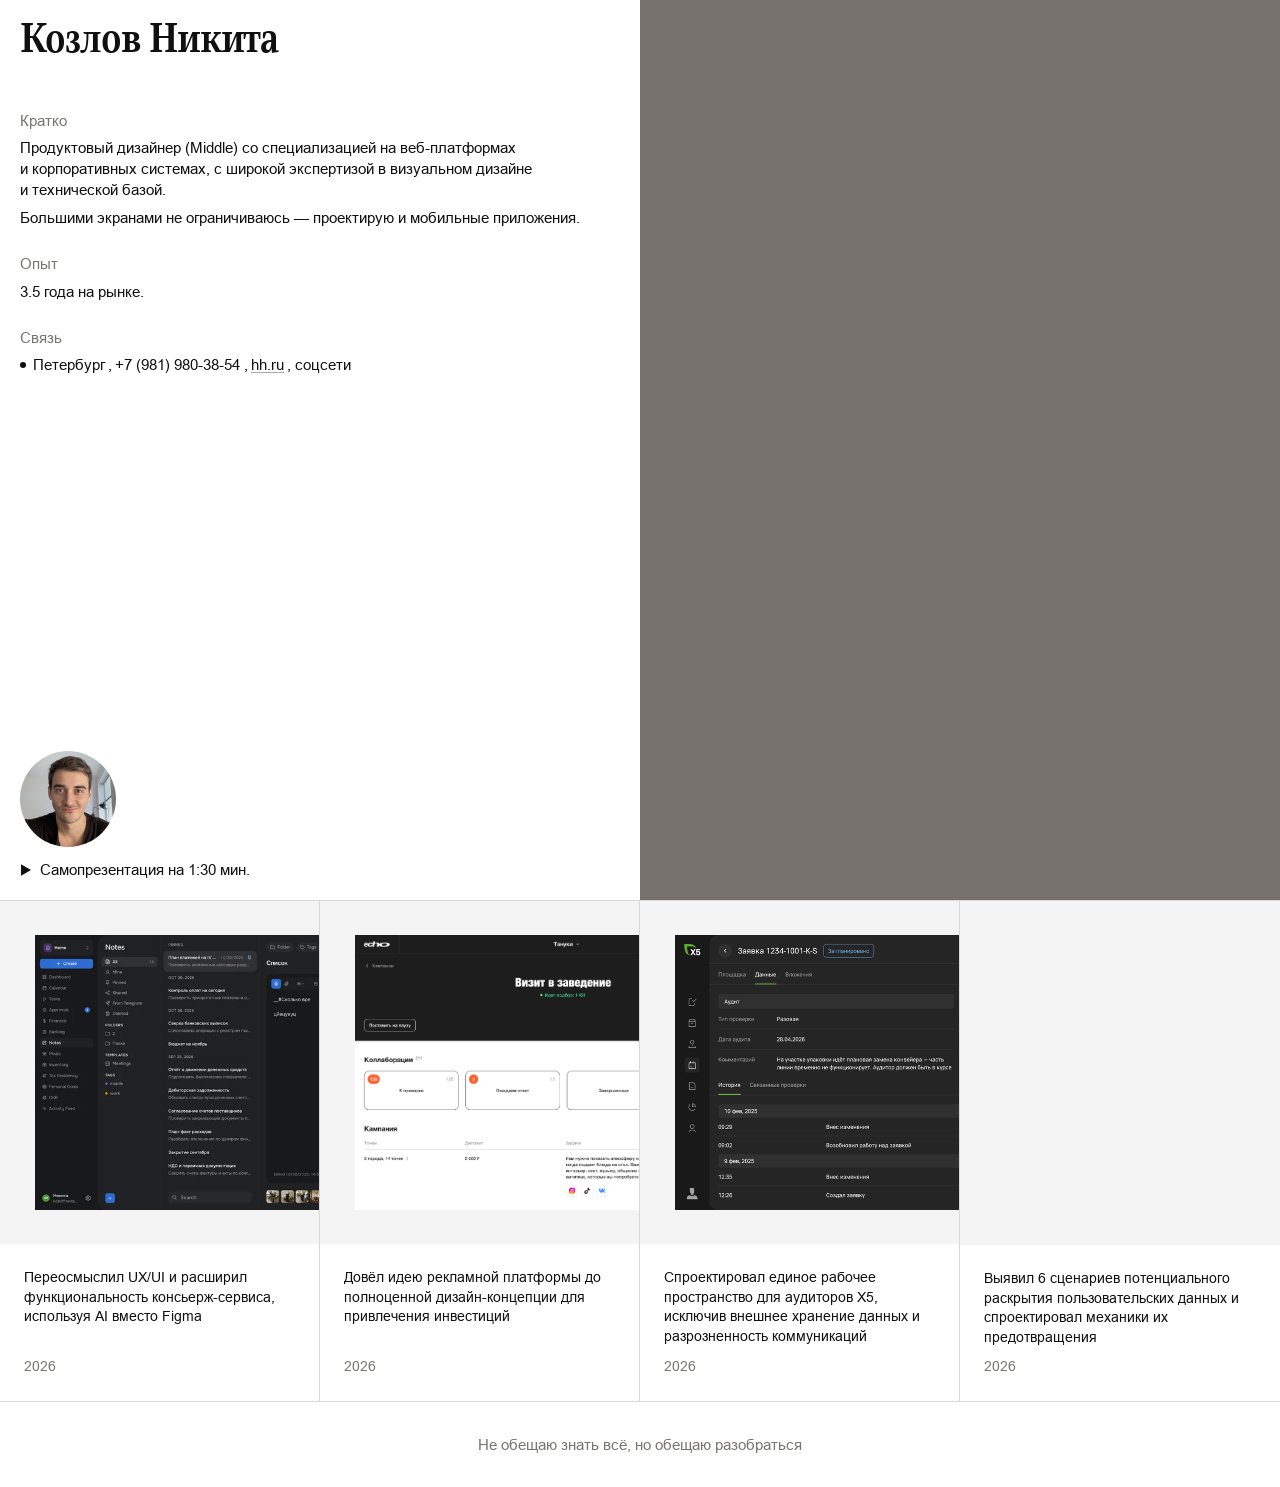
==== index.html @ ba9ae56e "Link Core Tracker homepage card to published case study" ====
<!doctype html>
<html lang="ru">
  <head>
    <meta charset="UTF-8" />
    <meta name="viewport" content="width=device-width, initial-scale=1" />
    <meta
      name="description"
      content="Козлов Никита — продуктовый дизайнер. Портфолио и опыт работы."
    />
    <title>Козлов Никита — продуктовый дизайнер</title>
    <link rel="icon" href="favicon.ico?v=240" sizes="any" />
    <link rel="icon" type="image/png" sizes="32x32" href="favicon-32.png?v=240" />
    <link rel="icon" type="image/png" sizes="192x192" href="favicon-192.png?v=240" />
    <link rel="apple-touch-icon" sizes="180x180" href="apple-touch-icon.png?v=240" />
    <link rel="preload" as="image" href="assets/optimized-v219/nikita-kozlov-1728w.jpg?v=219" />
    <link rel="preload" as="image" href="assets/optimized-v219/case-core-v138-945w.png?v=219" />
    <link rel="preload" as="image" href="assets/core-tracker-cover-800w.webp"
      imagesrcset="assets/core-tracker-cover-800w.webp 800w, assets/core-tracker-cover-1600w.webp 1600w"
      imagesizes="(max-width: 960px) 100vw, 38vw" />
    <link rel="preload" as="image" href="assets/optimized-v219/case-echo-v138-1334w.png?v=219" />
    <script>
      document.documentElement.classList.add("is-loading");
    </script>
    <link rel="stylesheet" href="styles.css?v=369-core-tracker-cover-inset" />
  </head>
  <body>
    <div class="site-loader" role="status" aria-live="polite">
      <span class="site-loader__text">Загрузка</span>
    </div>

    <main class="hero" aria-label="Кратко о Никите Козлове">
      <section class="hero__info">
        <div class="hero__top">
          <h1 class="hero__name">Козлов Никита</h1>

          <div class="bio">
            <section class="bio__section">
              <p class="bio__label">Кратко</p>
              <p class="bio__lead">Продуктовый дизайнер (Middle) со&nbsp;специализацией на&nbsp;веб-платформах и&nbsp;корпоративных системах, с&nbsp;широкой экспертизой в&nbsp;визуальном дизайне и&nbsp;технической базой.</p>
              <p class="bio__lead">Большими экранами не&nbsp;ограничиваюсь — проектирую и&nbsp;мобильные приложения.</p>
            </section>

            <section class="bio__section">
              <p class="bio__label">Опыт</p>
              <p class="bio__lead">3.5 года на рынке.</p>
            </section>

            <section class="bio__section">
              <p class="bio__label">Связь</p>
              <p class="bio__contacts bio__contacts--inline">
                <span class="bio__status-dot" aria-hidden="true"></span>
                <span>Петербург</span>,
                <span>+7&nbsp;(981)&nbsp;980-38-54</span>,
                <a class="bio__hh-link" href="https://spb.hh.ru/resume/02d2328cff0b09ee750039ed1f456f414b306c?hhtmFrom=profile_experience" target="_blank" rel="noopener noreferrer">hh.ru</a>,
                <span class="bio__socials">
                  <button class="bio__socials-trigger" type="button" aria-describedby="bio-socials-tooltip">соцсети</button>
                  <span class="bio__socials-tooltip" id="bio-socials-tooltip">
                    <a href="mailto:kozloff.nikita@gmail.com" target="_blank" rel="noopener noreferrer">Gmail</a>
                    <a href="https://t.me/nkozloff" target="_blank" rel="noopener noreferrer">Telegram</a>
                    <a href="https://vk.ru/id93381744" target="_blank" rel="noopener noreferrer">ВКонтакте</a>
                  </span>
                </span>
              </p>
            </section>
          </div>
        </div>

        <button
          class="core-intro__video-presentation hero__video-presentation"
          type="button"
          aria-label="Открыть самопрезентацию"
          aria-haspopup="dialog"
          data-presentation-open
        >
          <img class="core-intro__video-avatar" src="assets/self-presentation-avatar-v313.jpg" alt="" width="96" height="96" loading="lazy" decoding="async" aria-hidden="true" />
          <span class="core-intro__video-copy">
            <span class="core-intro__video-title"><svg class="core-intro__video-play" aria-hidden="true" width="12" height="14" viewBox="0 0 12 14" style="display:inline-block;flex:0 0 auto;margin-right:0;vertical-align:-2px;color:#111111"><path d="M1 1.25L11 7L1 12.75V1.25Z" fill="currentColor"/></svg>Самопрезентация на 1:30 мин.</span>
          </span>
        </button>
      </section>

      <figure class="hero__portrait">
        <img
          src="assets/optimized-v219/nikita-kozlov-864w.jpg?v=219"
          srcset="assets/optimized-v219/nikita-kozlov-864w.jpg?v=219 864w, assets/optimized-v219/nikita-kozlov-1728w.jpg?v=219 1728w"
          sizes="(max-width: 960px) 100vw, 50vw"
          alt="Никита Козлов"
          width="1728"
          height="2048"
          data-critical-image
          fetchpriority="high"
          decoding="async"
        />
      </figure>
    </main>

    <dialog class="presentation-modal" aria-label="Самопрезентация Никиты Козлова" data-presentation-modal>
      <div class="presentation-modal__frame">
        <button class="presentation-modal__close" type="button" aria-label="Закрыть видео" data-presentation-close style="width:45px;height:45px;font-size:30px;display:flex;align-items:center;justify-content:center;padding:0;">×</button>
        <video
          class="presentation-modal__video"
          controls
          playsinline
          preload="none"
          data-presentation-video
        >
          <source src="assets/self-presentation-v312.mp4" type="video/mp4" />
        </video>
      </div>
    </dialog>

    <section class="portfolio" id="projects" aria-label="Проекты">
      <div class="portfolio__grid">
        <article class="case-card">
          <a class="case-card__link" href="core-tracker/" aria-label="Открыть кейс Переосмыслил UX/UI и расширил функциональность консьерж-сервиса, используя AI вместо Figma">
            <div class="case-card__preview case-card__preview--core-tracker">
              <img
                src="assets/core-tracker-cover-800w.webp"
                srcset="assets/core-tracker-cover-800w.webp 800w, assets/core-tracker-cover-1600w.webp 1600w"
                sizes="(max-width: 960px) 100vw, 38vw"
                alt="Интерфейс раздела заметок корпоративной платформы Core Tracker"
                width="1600"
                height="903"
                data-critical-image
                decoding="async"
              />
            </div>
            <div class="case-card__meta">
              <p class="case-card__title">Переосмыслил UX/UI и расширил функциональность консьерж-сервиса, используя AI вместо Figma</p>
              <p class="case-card__description">2026</p>
            </div>
          </a>
        </article>

        <article class="case-card">
          <a class="case-card__link" href="echo/" aria-label="Открыть кейс Довёл идею рекламной платформы до полноценной дизайн-концепции для привлечения инвестиций">
            <div class="case-card__preview case-card__preview--echo">
              <img
                src="assets/echo-cover-v298.png"
                alt="Обложка кейса ECHO"
                width="1473"
                height="1425"
                data-critical-image
                decoding="async"
              />
            </div>
            <div class="case-card__meta">
              <p class="case-card__title">Довёл идею рекламной платформы до полноценной дизайн-концепции для привлечения инвестиций</p>
              <p class="case-card__description">2026</p>
            </div>
          </a>
        </article>

        <article class="case-card">
          <a class="case-card__link" href="x5/" aria-label="Открыть кейс аудит X5">
            <div class="case-card__preview case-card__preview--core-tracker case-card__preview--x5-desktop">
              <img
                src="assets/x5-cover-v2-2048w.webp"
                srcset="assets/x5-cover-v2-1024w.webp 1024w, assets/x5-cover-v2-2048w.webp 2048w"
                sizes="(max-width: 960px) 100vw, 38vw"
                alt="Интерфейс детальной страницы заявки в платформе аудита X5"
                width="2048"
                height="1048"
                data-critical-image
                decoding="async"
              />
            </div>
            <div class="case-card__meta">
              <p class="case-card__title">Спроектировал единое рабочее пространство для аудиторов X5, исключив внешнее хранение данных и разрозненность коммуникаций</p>
              <p class="case-card__description">2026</p>
            </div>
          </a>
        </article>

        <article class="case-card">
          <a class="case-card__link" href="core/" aria-label="Открыть кейс Выявил 6 сценариев потенциального раскрытия пользовательских данных и спроектировал механики их предотвращения">
            <div class="case-card__preview case-card__preview--core">
              <div class="case-card__core-phone">
                <img
                  src="assets/optimized-v219/case-core-v138-473w.png?v=219"
                  srcset="assets/optimized-v219/case-core-v138-473w.png?v=219 473w, assets/optimized-v219/case-core-v138-945w.png?v=219 945w"
                  sizes="(max-width: 960px) 100vw, 31vw"
                  alt="Обложка кейса CORE"
                  width="945"
                  height="2048"
                  data-critical-image
                  decoding="async"
                />
                <video
                  class="case-card__core-video"
                  autoplay
                  loop
                  muted
                  playsinline
                  preload="auto"
                  aria-hidden="true"
                >
                  <source src="assets/head-v208.mp4?v=221" type="video/mp4" />
                </video>
              </div>
            </div>
            <div class="case-card__meta">
              <p class="case-card__title">Выявил 6 сценариев потенциального раскрытия пользовательских данных и спроектировал механики их предотвращения</p>
              <p class="case-card__description">2026</p>
            </div>
          </a>
        </article>
      </div>
    </section>

    <div class="ai-site-credit">
      <p class="ai-site-credit__motto">Не обещаю знать всё, но обещаю разобраться</p>
    </div>

    <main class="mobile-note">
      <div class="mobile-note__content">
        <h1>Проекты лучше смотреть на большом экране</h1>
        <p>Откройте сайт на компьютере — так макеты сохранят все детали.</p>
      </div>
    </main>

    <script>
      (() => {
        const root = document.documentElement;
        const images = [...document.querySelectorAll("[data-critical-image]")];

        const waitForImage = (image) =>
          new Promise((resolve) => {
            const finish = () => {
              if (image.naturalWidth > 0 && typeof image.decode === "function") {
                image.decode().catch(() => {}).finally(resolve);
                return;
              }

              resolve();
            };

            if (image.complete) {
              finish();
              return;
            }

            image.addEventListener("load", finish, { once: true });
            image.addEventListener("error", resolve, { once: true });
          });

        let revealed = false;
        const revealSite = () => {
          if (revealed) return;
          revealed = true;
          root.classList.add("is-ready");
          root.classList.remove("is-loading");
        };

        Promise.all(images.map(waitForImage)).then(revealSite);
        window.setTimeout(revealSite, 12000);
      })();
    </script>

    <script>
      (() => {
        const openButton = document.querySelector("[data-presentation-open]");
        const modal = document.querySelector("[data-presentation-modal]");
        const closeButton = document.querySelector("[data-presentation-close]");
        const video = document.querySelector("[data-presentation-video]");

        if (!openButton || !modal || !closeButton || !video) return;

        const openModal = () => {
          modal.showModal();
          document.documentElement.classList.add("presentation-open");
          video.play().catch(() => {});
        };

        const closeModal = () => {
          if (modal.open) modal.close();
        };

        openButton.addEventListener("click", openModal);
        closeButton.addEventListener("click", closeModal);

        modal.addEventListener("click", (event) => {
          if (event.target === modal) closeModal();
        });

        modal.addEventListener("close", () => {
          document.documentElement.classList.remove("presentation-open");
          video.pause();
          video.currentTime = 0;
        });
      })();
    </script>
  </body>
</html>
---- styles.css ----
@font-face {
  font-family: "Singel Portfolio";
  src: url("./assets/singel-bold.ttf") format("truetype");
  font-style: normal;
  font-weight: 700;
  font-display: swap;
}

@font-face {
  font-family: "Arial Portfolio";
  src: url("./assets/arial-cyrillic.ttf") format("truetype");
  font-style: normal;
  font-weight: 400;
  font-display: swap;
}

@font-face {
  font-family: "Arial Portfolio";
  src: url("./assets/arial-cyrillic-bold.ttf") format("truetype");
  font-style: normal;
  font-weight: 700;
  font-display: swap;
}

:root {
  color-scheme: light;
  --ink: #101010;
  --paper: #ffffff;
  --muted: #77756f;
  --title-size: 2.786667rem;
  --text-size: 1rem;
  --page-space: 1.333333rem;
}

* {
  box-sizing: border-box;
}

html,
body {
  margin: 0;
  min-height: 100%;
}

html {
  font-size: 15px;
}

@media (min-device-width: 1440px) {
  html {
    font-size: 18px;
  }
}

@media (min-device-width: 1600px) {
  html {
    font-size: 20px;
  }
}

@media (min-device-width: 1920px) {
  html {
    font-size: 24px;
  }
}

body {
  background: var(--paper);
  color: var(--ink);
  font-family: "Arial Portfolio", Arial, sans-serif;
  font-weight: 400;
  -webkit-font-smoothing: antialiased;
}

html.is-loading,
html.is-loading body {
  overflow: hidden;
}

.site-loader {
  position: fixed;
  inset: 0;
  z-index: 1000;
  display: none;
  place-items: center;
  background: var(--paper);
  opacity: 1;
  visibility: visible;
  transition: opacity 180ms ease, visibility 180ms ease;
}

html.is-loading .site-loader,
html.is-ready .site-loader {
  display: grid;
}

html.is-ready .site-loader {
  pointer-events: none;
  opacity: 0;
  visibility: hidden;
}

.site-loader__text {
  color: var(--muted);
  font-size: var(--text-size);
  line-height: 1.4;
}

.hero {
  display: grid;
  grid-template-columns: minmax(0, 1fr) minmax(0, 1fr);
  height: 100svh;
  min-height: 720px;
  overflow: hidden;
}

.hero__info {
  display: flex;
  flex-direction: column;
  justify-content: space-between;
  min-width: 0;
  padding: var(--page-space);
}

.hero__top {
  display: grid;
  gap: 3.333333rem;
}

.hero__name {
  margin: 0;
  font-family: "Singel Portfolio", sans-serif;
  font-size: var(--title-size);
  font-weight: 700;
  letter-spacing: -0.025em;
  line-height: 0.95;
}

.bio {
  display: grid;
  gap: 1.666667rem;
  max-width: 100%;
}

.bio__section {
  display: grid;
  gap: 0.444444rem;
}

.hero__name,
.bio__label,
.bio__lead,
.bio__contacts,
.hero__promise {
  margin: 0;
}

.bio__label {
  color: var(--muted);
  font-size: var(--text-size);
  font-weight: 400;
  line-height: 1.4;
}

.bio__lead,
.bio__contacts {
  font-size: var(--text-size);
  font-weight: 400;
  letter-spacing: 0;
  line-height: 1.4;
}

a,
.bio__contacts span {
  color: inherit;
  text-decoration-color: rgba(16, 16, 16, 0.35);
  text-decoration-line: underline;
  text-decoration-thickness: 1px;
  text-underline-offset: 0.12em;
}

a {
  transition: text-decoration-color 160ms ease;
}

a:hover,
a:focus-visible {
  text-decoration-color: currentColor;
}

.hero__promise {
  max-width: 100%;
  font-size: var(--text-size);
  font-weight: 400;
  letter-spacing: 0;
  line-height: 1.4;
}

.hero__portrait {
  position: relative;
  min-width: 0;
  height: 100%;
  margin: 0;
  overflow: hidden;
  background: #77716d;
}

.hero__portrait img {
  display: block;
  width: 100%;
  height: 100%;
  object-fit: cover;
  object-position: 50% 48%;
}

.portfolio {
  background: #ffffff;
  border-top: 1px solid #d9d9d9;
}

.portfolio__grid {
  display: grid;
  grid-template-columns: repeat(4, minmax(0, 1fr));
  background: #ffffff;
}

.case-card {
  min-width: 0;
  background: #ffffff;
  border-right: 1px solid #d9d9d9;
}

.case-card:last-child {
  border-right: none;
}

.case-card__link {
  display: flex;
  min-height: 100%;
  flex-direction: column;
  color: inherit;
  text-decoration: none;
}

.case-card__link:focus-visible {
  outline: 2px solid currentColor;
  outline-offset: -2px;
}

.case-card__preview {
  width: 100%;
  aspect-ratio: 40 / 43;
  overflow: hidden;
  background: #ffffff;
}

.case-card--pending .case-card__preview {
  background: #ffffff;
}

.case-card__preview img,
.case-card__preview video {
  display: block;
  width: 100%;
  height: 100%;
  object-fit: cover;
}

.case-card__meta {
  min-height: 9rem;
  padding: 24px;
  background: #ffffff;
}

.case-card__title,
.case-card__description,
.case-card__year {
  margin: 0;
  font-size: 0.933333rem;
  font-weight: 400;
  line-height: 1.4;
}

.case-card__title {
  text-decoration-line: underline;
  text-decoration-thickness: 1px;
  text-underline-offset: 0.12em;
}

.case-card__description {
  margin-top: 0.333333rem;
  color: var(--muted);
}

.case-card__year {
  margin-top: 2.066667rem;
  color: var(--muted);
}

.case-card--pending .case-card__title {
  color: var(--muted);
  text-decoration: none;
}

.core-page {
  min-height: 100vh;
  padding-bottom: 2.533333rem;
  background: var(--paper);
}
.core-intro__label,
.core-intro__value {
  margin: 0;
  font-size: var(--text-size);
  font-weight: 400;
  line-height: 1.4;
}

.core-intro__label {
  color: var(--muted);
}
.core-close {
  position: fixed;
  top: 24px;
  right: 24px;
  z-index: 1000;
  display: grid;
  width: 3rem;
  height: 3rem;
  place-items: center;
  box-sizing: border-box;
  border: 1px solid #000;
  border-radius: 50%;
  background: transparent;
  text-decoration: none;
  cursor: pointer;
  transition: none;
}

.core-close img {
  display: block;
  width: 24px;
  height: 24px;
}

.core-close:focus-visible {
  outline: 2px solid var(--ink);
  outline-offset: 3px;
}

.core-nav {
  position: fixed;
  right: 0;
  bottom: 0;
  left: 0;
  z-index: 900;
  height: 2.533333rem;
  background: #111111;
  opacity: 0;
  visibility: hidden;
  transform: translateY(110%);
  pointer-events: none;
  transition:
    transform 360ms cubic-bezier(0.22, 1, 0.36, 1),
    opacity 220ms ease,
    visibility 0s linear 360ms;
  will-change: transform;
}

.core-nav.is-visible {
  opacity: 1;
  visibility: visible;
  transform: translateY(0);
  pointer-events: auto;
  transition-delay: 0s;
}

.core-nav__list {
  display: flex;
  height: 100%;
  align-items: center;
  gap: 1.466667rem;
  margin: 0;
  padding: 0 var(--page-space);
  list-style: none;
}

.core-nav__link {
  color: rgba(255, 255, 255, 0.76);
  font-size: 0.933333rem;
  line-height: 1.4;
  text-decoration: none;
  white-space: normal;
  text-align: center;
  max-width: calc(100% - 8px);
}

.core-nav__link:hover,
.core-nav__link:focus-visible,
.core-nav__link[aria-current="location"] {
  color: #ffffff;
  text-decoration: none;
}

.case-body {
  background: #f4f4f4;
  padding-top: 8rem;
  font-family: "Arial Portfolio", Arial, sans-serif;
}

.case-section {
  width: 100%;
  margin: 0 auto;
  padding: 8rem var(--page-space) 0;
  scroll-margin-top: 2.533333rem;
}

.case-section#intro {
  padding-top: 24px;
}

.case-section--mvp {
  padding-bottom: 0;
}

.case-section__label {
  margin: 0;
  color: var(--muted);
  font-size: 0.933333rem;
  line-height: 1.4;
}

.case-block {
  margin-top: 9.333333rem;
}

.case-section__label + .case-block {
  margin-top: 8rem;
}

.case-heading,
.case-context-heading {
  max-width: 58rem;
  margin: 0;
  font-family: "Singel Portfolio", sans-serif;
  font-size: 2.25rem;
  font-weight: 700;
  letter-spacing: -0.025em;
  line-height: 0.98;
}

.case-heading--wide {
  max-width: 72rem;
}

.case-context-heading {
  max-width: 68rem;
  line-height: 1.03;
}

.case-lead,
.case-context,
.case-copy,
.case-subheading,
.case-highlight {
  font-size: var(--text-size);
  font-weight: 400;
  line-height: 1.4;
}

.case-lead {
  max-width: 42rem;
  margin: 2.666667rem 0 0;
}

.case-lead--wide,
.case-copy--wide {
  max-width: 58rem;
}

.case-context {
  margin: 2.666667rem 0 0;
  color: var(--muted);
}

.case-copy {
  max-width: 50rem;
  margin: 0.666667rem 0 0;
}

.case-subheading {
  max-width: 58rem;
  margin: 0;
  font-weight: 700;
}

.case-bold {
  font-family: "Arial Portfolio", Arial, sans-serif;
  font-weight: 700;
}

.case-subheading--spaced {
  margin-top: 5.333333rem;
}

.case-subblock {
  margin-top: 2.666667rem;
}

.case-subblock + .case-subblock {
  margin-top: 32px;
}

.case-block > .case-heading + *,
.case-block > .case-context-heading + * {
  margin-top: 2.666667rem;
}

.case-highlight {
  width: 100%;
  margin: 16px 0 0;
  padding: 0;
  background: transparent;
}

.case-table-wrap {
  width: 100%;
  margin-top: 16px;
  overflow: hidden;
}

.case-table {
  width: 100%;
  table-layout: fixed;
  border-collapse: separate;
  border-spacing: 0 0.533333rem;
  font-size: 0.933333rem;
  line-height: 1.4;
}

.case-table th,
.case-table td {
  padding: 0.533333rem 1.066667rem;
  border: 0;
  text-align: left;
  vertical-align: top;
}

.case-table th {
  background: #e4e4e4;
  color: var(--ink);
  font-weight: 400;
}

.case-table td {
  background: #ffffff;
  font-weight: 400;
}

.case-table--two th,
.case-table--two td {
  width: 50%;
}

.case-table--three th,
.case-table--three td {
  width: 33.333%;
}

.media-grid {
  display: grid;
  width: 100%;
  gap: 1.333333rem;
  margin-top: 3.333333rem;
}

.media-grid--compact {
  margin-top: 1.666667rem;
}

.media-grid--phones-four,
.media-grid--ui-four {
  grid-template-columns: repeat(4, minmax(0, 1fr));
}

.media-grid--phones-three,
.media-grid--ui-three,
.media-grid--logos-three {
  grid-template-columns: repeat(3, minmax(0, 1fr));
}

.media-grid--logos-two,
.media-grid--illustrations-two {
  grid-template-columns: repeat(2, minmax(0, 1fr));
}

.media-grid--icons-five {
  grid-template-columns: repeat(5, minmax(0, 1fr));
}

.media-grid--logo-one,
.media-grid--ui-one {
  grid-template-columns: minmax(0, 18rem);
  justify-content: center;
}

.media-item {
  min-width: 0;
  margin: 0;
}

.media-item figcaption {
  margin-top: 0.666667rem;
  color: var(--muted);
  font-size: 0.866667rem;
  line-height: 1.4;
}

.media-placeholder {
  width: 100%;
  background: #e6e6e6;
}

.media-placeholder--phone {
  aspect-ratio: 9 / 19.5;
  min-height: 28rem;
}

.media-placeholder--wide {
  aspect-ratio: 1303 / 770;
  margin-top: 2rem;
}

.media-placeholder--feature {
  aspect-ratio: 16 / 9;
  margin-top: 3.333333rem;
}

.media-placeholder--logo {
  aspect-ratio: 16 / 7;
}

.media-placeholder--icon {
  aspect-ratio: 1;
}

.media-placeholder--illustration {
  aspect-ratio: 1;
}

.media-placeholder--ui-phone {
  aspect-ratio: 9 / 19.5;
  min-height: 32rem;
}

.core-page.typography-only 
.core-page.typography-only .case-body .media-grid,
.core-page.typography-only .case-body .media-placeholder,
.core-page.typography-only .case-body figcaption {
  display: none;
}

.case-end {
  height: 6rem;
  scroll-margin-top: 2.533333rem;
}

.mobile-note {
  display: none;
}

@media (max-device-width: 1023px) {
  .hero,
  .portfolio,
  .core-intro,
  .case-body,
  .core-nav,
  .core-close {
    display: none;
  }

  .mobile-note {
    display: grid;
    min-height: 100svh;
    padding: 28px;
    place-items: center;
  }

  .mobile-note__content {
    max-width: 430px;
    text-align: center;
  }

  .mobile-note h1 {
    margin: 0;
    font-size: clamp(30px, 8vw, 46px);
    font-weight: 400;
    letter-spacing: -0.05em;
    line-height: 0.98;
  }

  .mobile-note p {
    margin: 18px auto 0;
    max-width: 340px;
    color: var(--muted);
    font-size: 17px;
    line-height: 1.35;
  }
}

@media (min-width: 1024px) and (max-height: 760px) {
  .hero {
    min-height: 640px;
  }

  .hero__top {
    gap: 1.866667rem;
  }

  .bio {
    gap: 1.2rem;
  }
}

@media (prefers-reduced-motion: reduce) {
  .site-loader,
  .core-nav {
    transition: none;
  }
}


.core-intro__project-link {
  text-decoration: underline;
  text-underline-offset: 0.12em;
  cursor: default;
}

.core-page .case-body > .case-section:first-child {
  padding-top: 24px;
}

.case-scenario-placeholder {
  width: 100vw;
  height: 600px;
  margin-top: 32px;
  margin-left: calc(50% - 50vw);
  background: #e6e6e6;
}


.case-scenario-gallery {
  display: grid;
  grid-template-columns: repeat(4, minmax(0, 229px));
  justify-content: center;
  align-items: start;
  gap: 75px;
  width: auto;
  margin-top: 32px;
  margin-left: calc(0px - var(--page-space));
  margin-right: calc(0px - var(--page-space));
  padding: 144px clamp(48px, 10vw, 192px);
  background: #ffffff;
  overflow: hidden;
  box-sizing: border-box;
}

.case-scenario-gallery__image {
  display: block;
  width: 100%;
  max-width: 229px;
  height: auto;
  justify-self: center;
}
.case-proxy-status-placeholder {
  display: grid;
  grid-template-columns: repeat(4, minmax(0, 229px));
  justify-content: center;
  gap: 75px;
  width: auto;
  margin-top: 32px;
  margin-left: calc(0px - var(--page-space));
  margin-right: calc(0px - var(--page-space));
  padding: 144px clamp(48px, 10vw, 192px);
  background: #ffffff;
  overflow: hidden;
  box-sizing: border-box;
}

.case-proxy-status-placeholder__item {
  width: 100%;
  max-width: 229px;
  aspect-ratio: 1170 / 2532;
  justify-self: center;
  background: #ffffff;
  border: 1px solid #ededed;
  box-sizing: border-box;
}

.case-proxy-flow-placeholder {
  width: auto;
  height: 620px;
  margin-top: 32px;
  margin-left: calc(0px - var(--page-space));
  margin-right: calc(0px - var(--page-space));
  background: #ffffff;
  box-sizing: border-box;
}

/* Editorial grid for Discovery, MVP and Scenarios only */
.core-page .case-section:is(#discovery, #mvp, #scenarios, #branding) .case-section__label,
.core-page .case-section:is(#discovery, #mvp, #scenarios, #branding) .case-heading,
.core-page .case-section:is(#discovery, #mvp, #scenarios, #branding) .case-context-heading,
.core-page .case-section:is(#discovery, #mvp, #scenarios, #branding) .case-lead,
.core-page .case-section:is(#discovery, #mvp, #scenarios, #branding) .case-context,
.core-page .case-section:is(#discovery, #mvp, #scenarios, #branding) .case-copy,
.core-page .case-section:is(#discovery, #mvp, #scenarios, #branding) .case-subheading,
.core-page .case-section:is(#discovery, #mvp, #scenarios, #branding) .case-highlight {
  width: min(100%, 720px);
  max-width: 720px;
  margin-left: auto;
  margin-right: auto;
}

.core-page .case-section:is(#discovery, #mvp, #scenarios, #branding) .case-table-wrap {
  width: min(100%, 720px);
  max-width: 720px;
  margin-left: auto;
  margin-right: auto;
}

.core-page .case-section:is(#discovery, #mvp, #scenarios, #branding) .case-table--two,
.core-page .case-section:is(#discovery, #mvp, #scenarios, #branding) .case-table--three {
  width: 100%;
  max-width: 720px;
  margin-left: auto;
  margin-right: auto;
}

.core-page .case-section:is(#discovery, #mvp, #scenarios, #branding) .case-table--two th:first-child,
.core-page .case-section:is(#discovery, #mvp, #scenarios, #branding) .case-table--two td:first-child {
  width: 45%;
}

.core-page .case-section:is(#discovery, #mvp, #scenarios, #branding) .case-table--two th:last-child,
.core-page .case-section:is(#discovery, #mvp, #scenarios, #branding) .case-table--two td:last-child {
  width: 55%;
}

.core-page .case-section:is(#discovery, #mvp, #scenarios, #branding) .case-table th,
.core-page .case-section:is(#discovery, #mvp, #scenarios, #branding) .case-table td {
  vertical-align: middle;
}

/* Section descriptors aligned with the first heading */
.core-page .case-section:is(#discovery, #mvp, #scenarios, #branding) > .case-block--section-start {
  position: relative;
  margin-top: calc(8rem + 1.306667rem);
}

.core-page .case-section:is(#discovery, #mvp, #scenarios, #branding) > .case-block--section-start > .case-section__label {
  position: absolute;
  top: 0;
  left: calc(24px - var(--page-space));
  width: auto;
  max-width: none;
  margin: 0;
  white-space: normal;
  text-align: center;
}

/* Continuous editorial cover */
.core-intro {
  width: 100%;
  padding: 24px 24px 96px;
  background: #ffffff;
  box-sizing: border-box;
}

.core-intro__year {
  margin: 0;
  font-size: var(--text-size);
  font-weight: 400;
  line-height: 1.4;
}

.core-intro__copy {
  width: 100%;
  margin-top: 144px;
}

.core-intro__title {
  max-width: 960px;
  margin: 0;
  text-align: left;
  font-family: "Singel Portfolio", sans-serif;
  font-size: 3.75rem;
  font-weight: 700;
  letter-spacing: -0.025em;
  line-height: 0.95;
}

.core-intro__store {
  margin: 24px 0 0;
  font-size: var(--text-size);
  font-weight: 400;
  line-height: 1.4;
}

.core-cover-placeholder {
  width: 100%;
  height: min(70vh, 760px);
  min-height: 520px;
  background: #d9d9d9;
}

.core-page .case-section#discovery {
  padding-top: 0;
}

.core-page .case-section#discovery > .case-block--section-start {
  margin-top: calc(8rem + 1.306667rem);
}

/* v77: cover meta, larger case headings, first-block numbered list */
.core-intro__meta {
  display: flex;
  align-items: baseline;
  gap: 32px;
}

.core-intro__store {
  margin: 0;
}

.case-body .case-heading {
  font-size: 2.7rem;
}

.core-page .case-section:is(#discovery, #mvp, #scenarios) .case-numbered-list {
  width: min(100%, 720px);
  max-width: 720px;
  margin: 20px auto 0;
  padding: 0;
  list-style: none;
}

.case-numbered-list__item {
  display: grid;
  grid-template-columns: 32px minmax(0, 1fr);
  gap: 16px;
  align-items: start;
  padding: 20px 0;
  border-top: 1px solid #e4e4e4;
}

.case-numbered-list__item:last-child {
  border-bottom: 1px solid #e4e4e4;
}

.case-numbered-list__number {
  display: grid;
  width: 28px;
  height: 28px;
  place-items: center;
  border-radius: 50%;
  background: #111111;
  color: #ffffff;
  font-size: 0.8rem;
  line-height: 1;
}

.case-numbered-list__title,
.case-numbered-list__text {
  margin: 0;
  font-size: var(--text-size);
  line-height: 1.4;
}

.case-numbered-list__title {
  font-weight: 600;
}

.case-numbered-list__text {
  margin-top: 4px;
  font-weight: 400;
}

.core-page #discovery .case-article-list {
  width: min(100%, 720px);
  max-width: 720px;
  margin: 16px auto 0;
  padding: 0;
  list-style: none;
}

.core-page #discovery .case-article-list li {
  position: relative;
  margin: 0;
  padding-left: 16px;
  font-size: var(--text-size);
  font-weight: 400;
  line-height: 1.4;
}

.core-page #discovery .case-article-list li + li {
  margin-top: 8px;
}

.core-page #discovery .case-article-list li::before {
  content: "";
  position: absolute;
  top: 0.62em;
  left: 0;
  width: 8px;
  height: 8px;
  border-radius: 50%;
  background: #111111;
  transform: translateY(-50%);
}

/* v81: narrative article flow for the first three Discovery blocks */
.core-page .case-section:is(#discovery, #mvp) .case-article-copy {
  width: min(100%, 720px);
  max-width: 720px;
  margin: 48px auto 0;
}

.core-page .case-section:is(#discovery, #mvp) .case-article-copy p {
  margin: 0;
  font-size: var(--text-size);
  font-weight: 400;
  line-height: 1.5;
}

.core-page .case-section:is(#discovery, #mvp) .case-article-copy p + p {
  margin-top: 16px;
}

/* v83: compact rhythm inside sections, separators only between sections */
.core-page .case-section:is(#discovery, #mvp, #scenarios, #branding) > .case-block + .case-block {
  margin-top: 4.8rem;
}

.core-page .case-section:is(#discovery, #mvp) > .case-block + .case-block {
  margin-top: 5.76rem;
}

.core-page .case-section:is(#discovery, #mvp, #scenarios)::after {
  content: "";
  display: block;
  width: calc(100vw - 48px);
  height: 1px;
  margin-top: 4.8rem;
  margin-left: calc(24px - var(--page-space));
  background: #dedede;
}


/* v86: compact floating anchor navigation */
.core-nav {
  right: auto;
  bottom: 24px;
  left: 50%;
  width: min(calc(100% - 48px), 720px);
  height: 2.533333rem;
  border-radius: 4px;
  overflow: hidden;
  transform: translate(-50%, 110%);
}

.core-nav.is-visible {
  transform: translate(-50%, 0);
}

.core-nav__list {
  justify-content: center;
  gap: 1.466667rem;
  padding: 0 20px;
}

/* v86: rounded outline table */
.core-page #discovery .case-outline-table {
  border-collapse: separate;
  border-spacing: 0;
  border: 1px solid #111111;
  border-radius: 4px;
  overflow: hidden;
}

.core-page #discovery .case-outline-table th,
.core-page #discovery .case-outline-table td {
  border: 0;
  border-right: 1px solid #111111;
  border-bottom: 1px solid #111111;
}

.core-page #discovery .case-outline-table tr > *:last-child {
  border-right: 0;
}

.core-page #discovery .case-outline-table tbody tr:last-child td {
  border-bottom: 0;
}

/* v88: pill tabs inside the floating anchor navigation */
.core-nav__list {
  gap: 0;
  padding: 4px;
  align-items: stretch;
}

.core-nav__list li {
  display: flex;
  flex: 1 1 0;
  min-width: 0;
  height: auto;
}

.core-nav__link {
  display: flex;
  width: 100%;
  height: 100%;
  align-items: center;
  justify-content: center;
  padding: 0 8px;
  border-radius: 4px;
  color: rgba(255, 255, 255, 0.5);
  text-align: center;
}

.core-nav__link:hover,
.core-nav__link:focus-visible {
  color: #ffffff;
}

.core-nav__link[aria-current="location"] {
  background: #343434;
  color: #ffffff;
}

/* v89: restore the original split hero */
.core-intro {
  display: grid;
  grid-template-columns: repeat(2, minmax(0, 1fr));
  height: 48rem;
  padding: 0;
  background: transparent;
  overflow: hidden;
  box-sizing: border-box;
}

.core-intro__copy {
  min-width: 0;
  width: auto;
  margin-top: 0;
  padding: var(--page-space);
}

.core-intro__title {
  max-width: none;
  margin: 0;
  text-align: left;
  font-family: "Singel Portfolio", sans-serif;
  font-size: 3rem;
  font-weight: 700;
  letter-spacing: -0.025em;
  line-height: 0.95;
}

.core-intro__details {
  display: grid;
  gap: 1.666667rem;
  max-width: 38rem;
  margin-top: 3.333333rem;
}

.core-intro__group {
  display: grid;
  gap: 0.444444rem;
}

.core-intro__media {
  position: relative;
  min-width: 0;
  display: flex;
  justify-content: center;
  align-items: center;
  background: #343624;
  overflow: hidden;
}

.core-intro__media img {
  display: block;
  width: 229px;
  height: auto;
  object-fit: contain;
}

.core-cover-placeholder {
  display: none;
}

/* v90: all Discovery outline tables follow the 720px editorial grid */
.core-page #discovery .case-outline-table-wrap,
.core-page #discovery .case-outline-table__intro,
.core-page #discovery .case-outline-table__conclusion {
  width: min(100%, 720px);
  max-width: 720px;
  margin-left: auto;
  margin-right: auto;
}

.core-page #discovery .case-outline-table {
  width: 100%;
  max-width: 720px;
  margin-left: auto;
  margin-right: auto;
}

/* v92: first case offset belongs to the grey body, not to a white gap */
.case-body > .case-section:first-child {
  padding-top: 0;
}

/* v93: one spacing rhythm between blocks and section dividers */
.core-page .case-section:is(#mvp, #scenarios) {
  padding-top: 4.8rem;
}

.core-page .case-section:is(#mvp, #scenarios) > .case-block--section-start {
  margin-top: 0;
}

/* v94: conclusions are highlighted again */
.core-page .case-section:is(#discovery, #mvp) .case-outline-table__conclusion,
.core-page .case-section:is(#discovery, #mvp) .case-highlight {
  background: #fffdd8;
}

/* v95: first three section descriptors */
.core-page .case-section:is(#discovery, #mvp, #scenarios) .case-section__label {
  color: #111111;
  font-size: calc(var(--text-size) * 1.25);
}

/* v96: filled Discovery tables with gray descriptor headers and inner dividers */
.core-page #discovery .case-outline-table-wrap,
.core-page #discovery .case-outline-table__intro,
.core-page #discovery .case-outline-table__conclusion {
  width: min(100%, 720px);
  max-width: 720px;
  margin-left: auto;
  margin-right: auto;
}

.core-page #discovery .case-outline-table__intro {
  margin-top: 48px;
  font-size: var(--text-size);
  font-weight: 400;
  line-height: 1.5;
  color: #111111;
}

.core-page #discovery .case-outline-table-wrap {
  margin-top: 22px;
}

.core-page #discovery .case-outline-table {
  width: 100%;
  max-width: 720px;
  margin-left: auto;
  margin-right: auto;
  table-layout: fixed;
  border-collapse: separate;
  border-spacing: 0;
  border: 1px solid #d8d8d8;
  border-radius: 4px;
  overflow: hidden;
  background: #ffffff;
  color: #111111;
  font-size: var(--text-size);
  line-height: 1.4;
}

.core-page #discovery .case-outline-table th,
.core-page #discovery .case-outline-table td {
  padding: 8px 13.5px;
  text-align: left;
  vertical-align: top;
  border: 0;
  border-right: 1px solid #d8d8d8;
  border-bottom: 1px solid #d8d8d8;
}

.core-page #discovery .case-outline-table th {
  background: #e6e6e6;
  color: #111111;
  font-weight: 400;
}

.core-page #discovery .case-outline-table td {
  background: #ffffff;
  color: #111111;
}

.core-page #discovery .case-outline-table tr > *:last-child {
  border-right: 0;
}

.core-page #discovery .case-outline-table tbody tr:last-child td {
  border-bottom: 0;
}

.core-page #discovery .case-outline-table th:first-child,
.core-page #discovery .case-outline-table td:first-child {
  width: 45%;
}

.core-page #discovery .case-outline-table th:last-child,
.core-page #discovery .case-outline-table td:last-child {
  width: 55%;
}

.core-page #discovery .case-outline-table__conclusion {
  margin-top: 22px;
  padding: 14px 16px;
  font-size: var(--text-size);
  font-weight: 400;
  line-height: 1.5;
  color: #111111;
}

/* v97: scenarios spacing aligned with Discovery */
.core-page #scenarios > .case-block + .case-block {
  margin-top: 5.76rem;
}

.core-page #scenarios > .case-block > .case-heading + .case-lead,
.core-page #scenarios > .case-block > .case-heading + .case-copy,
.core-page #scenarios > .case-block > .case-heading + .case-subblock {
  margin-top: 48px;
}

.core-page #scenarios .case-scenario-gallery,
.core-page #scenarios .case-proxy-status-placeholder,
.core-page #scenarios .case-proxy-flow-placeholder {
  margin-top: 22px;
}

.core-page #scenarios .case-subblock + .case-subblock {
  margin-top: 48px;
}

.core-page #scenarios .case-subblock > .case-copy:first-child,
.core-page #scenarios .case-subblock > .case-lead:first-child {
  margin-top: 0;
}

/* v98: proxy + notifications follow the same Scenarios rhythm */
.core-page #scenarios > .case-block > .case-heading + .case-subblock {
  margin-top: 48px;
}

.core-page #scenarios .case-subblock > .case-copy:first-child {
  margin-top: 0;
}

.core-page #scenarios .case-proxy-status-placeholder,
.core-page #scenarios .case-proxy-flow-placeholder,
.core-page #scenarios .case-notification-placeholder {
  margin-top: 22px;
}

.core-page #scenarios .case-subblock + .case-subblock {
  margin-top: 48px;
}

.core-page #scenarios .case-notification-placeholder {
  width: auto;
  aspect-ratio: 16 / 9;
  margin-left: calc(0px - var(--page-space));
  margin-right: calc(0px - var(--page-space));
  background: #ffffff;
  box-sizing: border-box;
}

/* v99: tighter heading rhythm, compact conclusions, horizontal-only table rules */

/* 20% less space from each block heading to its first content */
.core-page .case-section:is(#discovery, #mvp, #scenarios) > .case-block > .case-heading + *,
.core-page #scenarios > .case-block > .case-heading + .case-subblock {
  margin-top: 38.4px;
}

/* Keep the paragraph as the 720px layout carrier, but paint only the text fragments */
.core-page .case-section:is(#discovery, #mvp) .case-outline-table__conclusion,
.core-page .case-section:is(#discovery, #mvp) .case-highlight {
  background: transparent;
  padding: 0;
}

.core-page .case-section:is(#discovery, #mvp) .case-conclusion-mark {
  display: inline;
  padding: 2px 0;
  background: #fffdd8;
  -webkit-box-decoration-break: clone;
  box-decoration-break: clone;
}

/* Discovery tables: no frame and no vertical rule; only horizontal row separators */
.core-page #discovery .case-outline-table {
  border: 0;
  border-radius: 0;
  overflow: visible;
}

.core-page #discovery .case-outline-table th,
.core-page #discovery .case-outline-table td {
  border-right: 0;
  border-bottom: 1px solid #d8d8d8;
}

.core-page #discovery .case-outline-table thead th {
  border-bottom: 1px solid #d8d8d8;
}

.core-page #discovery .case-outline-table tbody tr:last-child td {
  border-bottom: 0;
}

/* v100: one vertical rhythm across the case narrative */

/* Yellow conclusion lines touch each other with no visible gap */
.core-page .case-section:is(#discovery, #mvp) .case-outline-table__conclusion,
.core-page .case-section:is(#discovery, #mvp) .case-highlight,
.core-page .case-section:is(#discovery, #mvp) .case-conclusion-mark {
  line-height: calc(1em + 4px);
}

.core-page .case-section:is(#discovery, #mvp) .case-conclusion-mark {
  padding: 2px 0;
}

/* Same distance between blocks in the three edited sections */
.core-page .case-section:is(#discovery, #mvp, #scenarios, #branding) > .case-block + .case-block {
  margin-top: 6.912rem;
}

/* The case begins with exactly the same rhythm */
.case-body {
  padding-top: 6.912rem;
}

.core-page #discovery > .case-block--section-start {
  margin-top: 0;
}

/* Same rhythm on both sides of section dividers */
.core-page .case-section:is(#discovery, #mvp, #scenarios)::after {
  margin-top: 6.912rem;
}

.core-page .case-section:is(#mvp, #scenarios) {
  padding-top: 6.912rem;
}

.core-page .case-section:is(#mvp, #scenarios) > .case-block--section-start {
  margin-top: 0;
}

/* v101: inset horizontal separators only between white table rows */
.core-page #discovery .case-outline-table th,
.core-page #discovery .case-outline-table td {
  border-bottom: 0;
}

.core-page #discovery .case-outline-table thead th {
  border-bottom: 0;
}

.core-page #discovery .case-outline-table tbody td {
  position: relative;
}

.core-page #discovery .case-outline-table tbody tr:not(:last-child) td::after {
  content: "";
  position: absolute;
  right: 13.5px;
  bottom: 0;
  left: 13.5px;
  height: 1px;
  background: #d8d8d8;
}

/* v102: one continuous row divider + regular-size section descriptors */

/* Discovery table body: one continuous inset line per row, not one per cell */
.core-page #discovery .case-outline-table tbody tr {
  background-color: #ffffff;
}

.core-page #discovery .case-outline-table tbody td {
  position: static;
  background: transparent;
}

.core-page #discovery .case-outline-table tbody tr:not(:last-child) {
  background-image: linear-gradient(#d8d8d8, #d8d8d8);
  background-repeat: no-repeat;
  background-position: 13.5px 100%;
  background-size: calc(100% - 27px) 1px;
}

.core-page #discovery .case-outline-table tbody tr:not(:last-child) td::after {
  content: none;
}

/* Discovery / MVP / Scenarios descriptors back to regular body text size */
.core-page .case-section:is(#discovery, #mvp, #scenarios) .case-section__label {
  color: #111111;
  font-size: var(--text-size);
}

/* v103: remove top offset from the case body */
.case-body {
  padding-top: 0;
}

/* v104: restore top rhythm and full Discovery table grid */

/* The case starts with the same spacing used between Discovery blocks */
.case-body {
  padding-top: 6.912rem;
}

/* Restore the table frame and vertical divider */
.core-page #discovery .case-outline-table {
  border: 1px solid #d8d8d8;
  border-radius: 4px;
  overflow: hidden;
}

.core-page #discovery .case-outline-table th,
.core-page #discovery .case-outline-table td {
  border-right: 1px solid #d8d8d8;
  border-bottom: 0;
}

.core-page #discovery .case-outline-table tr > *:last-child {
  border-right: 0;
}

/* Keep the descriptor/header separated by background only */
.core-page #discovery .case-outline-table thead th {
  border-bottom: 0;
}

/* Body row separators run across the full table width */
.core-page #discovery .case-outline-table tbody tr {
  background-image: none;
}

.core-page #discovery .case-outline-table tbody tr:not(:last-child) td {
  border-bottom: 1px solid #d8d8d8;
}

.core-page #discovery .case-outline-table tbody tr:last-child td {
  border-bottom: 0;
}

.core-page #discovery .case-outline-table tbody tr:not(:last-child) td::after {
  content: none;
}


/* v105: enlarge hero phone and overlay looping animation inside the first screen */
.core-intro__phone {
  position: relative;
  width: 263px;
  max-width: calc(100% - 48px);
  flex: 0 0 auto;
}

.core-intro__phone .core-intro__phone-image {
  display: block;
  width: 100%;
  height: auto;
  object-fit: contain;
}

/* v106: no top padding on the case-body container; block rhythm stays unchanged */
.case-body {
  padding-top: 0;
}

/* Preserve the established spacing between blocks */
.core-page .case-section:is(#discovery, #mvp, #scenarios, #branding) > .case-block + .case-block {
  margin-top: 6.912rem;
}

/* v107: the case starts with exactly one grey rhythm unit */
.case-body {
  margin-top: 0;
  padding-top: 6.912rem;
  background: #f4f4f4;
}

/* Override the older, more specific first-block margin that caused the oversized gap */
.core-page .case-section#discovery > .case-block--section-start {
  margin-top: 0;
}

/* Keep the same rhythm between blocks */
.core-page .case-section:is(#discovery, #mvp, #scenarios, #branding) > .case-block + .case-block {
  margin-top: 6.912rem;
}

/* v108: final call scenario narrative */
.core-page #scenarios .case-call-copy {
  width: min(100%, 720px);
  max-width: 720px;
  margin: 16px auto 0;
}

.core-page #scenarios .case-call-copy p {
  margin: 0;
  font-size: var(--text-size);
  font-weight: 400;
  line-height: 1.5;
}

.core-page #scenarios .case-call-copy p + p {
  margin-top: 16px;
}

.core-page #scenarios .case-highlight--call {
  margin-top: 22px;
  background: transparent;
  padding: 0;
}

.core-page #scenarios .case-highlight--call .case-conclusion-mark {
  display: inline;
  padding: 2px 0;
  background: #fffdd8;
  line-height: calc(1em + 4px);
  -webkit-box-decoration-break: clone;
  box-decoration-break: clone;
}

.core-page #scenarios .case-call-placeholder {
  width: auto;
  aspect-ratio: 16 / 9;
  margin-top: 22px;
  margin-left: calc(0px - var(--page-space));
  margin-right: calc(0px - var(--page-space));
  background: #ffffff;
  box-sizing: border-box;
}

/* v109: Client + Task sections before Discovery */
.core-page .case-section:is(#client, #task, #discovery, #mvp, #scenarios) .case-section__label,
.core-page .case-section:is(#client, #task, #discovery, #mvp, #scenarios) .case-heading,
.core-page .case-section:is(#client, #task, #discovery, #mvp, #scenarios) .case-lead,
.core-page .case-section:is(#client, #task, #discovery, #mvp, #scenarios) .case-copy {
  width: min(100%, 720px);
  max-width: 720px;
  margin-left: auto;
  margin-right: auto;
}

.core-page .case-section:is(#client, #task, #discovery, #mvp, #scenarios) > .case-block--section-start {
  position: relative;
  margin-top: 0;
}

.core-page .case-section:is(#client, #task, #discovery, #mvp, #scenarios) > .case-block--section-start > .case-section__label {
  position: absolute;
  top: 0;
  left: calc(24px - var(--page-space));
  width: auto;
  max-width: none;
  margin: 0;
  white-space: nowrap;
  color: #111111;
  font-size: var(--text-size);
}

/* Same vertical rhythm for the two new sections */
.core-page .case-section:is(#client, #task)::after {
  content: "";
  display: block;
  width: calc(100vw - 48px);
  height: 1px;
  margin-top: 6.912rem;
  margin-left: calc(24px - var(--page-space));
  background: #dedede;
}

.core-page #task,
.core-page #discovery {
  padding-top: 6.912rem;
}

/* Discovery no longer needs a special first-section assumption */
.core-page .case-section#discovery > .case-block--section-start {
  margin-top: 0;
}

/* v111: restore the divider-to-Discovery spacing */
.core-page .case-section#discovery {
  padding-top: 6.912rem;
}

/* v113: +20% spacing from text to full-width scenario visuals */
.core-page #scenarios .case-scenario-gallery,
.core-page #scenarios .case-proxy-status-placeholder,
.core-page #scenarios .case-proxy-flow-placeholder,
.core-page #scenarios .case-notification-placeholder,
.core-page #scenarios .case-call-placeholder {
  margin-top: 26.4px;
}

/* v115: anchor menu closer to the viewport bottom */
.core-nav {
  bottom: 16px;
}

/* v117: hero background matches the gray table descriptors + restore animation */
.core-intro__media {
  background: #e6e6e6;
}

.core-intro__phone-video {
  position: absolute;
  left: 5.813953%;
  top: 41.796875%;
  width: 88.372093%;
  aspect-ratio: 1 / 1;
  display: block;
  object-fit: cover;
  filter:
    brightness(0.94)
    contrast(1.10);
  pointer-events: none;
  transform: translateY(26px);
}

/* v118: white page, structural dividers, softer table descriptors */

/* Entire CORE case on white */
.core-page,
.case-body {
  background: #ffffff;
}

/* First screen: white media half with a full-height center divider */
.core-intro {
  border-bottom: 1px solid #dedede;
}

.core-intro__media {
  background: #ffffff;
  border-left: 1px solid #dedede;
  box-sizing: border-box;
}


/* Table descriptor/header background now uses the former case-body gray */
.core-page #discovery .case-outline-table th {
  background: #f4f4f4;
}

/* v119: section descriptors replace the horizontal section dividers */

/* No horizontal divider lines between the hero/body sections anymore */
.core-intro {
  border-bottom: 0;
}

.core-page .case-section::after {
  content: none !important;
  display: none !important;
}

/* Every section begins with its descriptor in the old divider position */
.core-page .case-section[data-case-section] {
  padding-top: 0;
}

.core-page .case-section[data-case-section] + .case-section[data-case-section] {
  margin-top: 6.912rem;
}

.core-page .case-section[data-case-section] > .case-section__label {
  position: static;
  width: auto;
  max-width: none;
  margin: 0;
  color: #8a8a8a;
  font-size: var(--text-size);
  line-height: 1.4;
  white-space: normal;
  text-align: center;
}

/* Keep the established divider-to-content rhythm, now from descriptor to content */
.core-page .case-section[data-case-section] > .case-section__label + .case-block {
  margin-top: 6.912rem;
}

/* The first descriptor also starts one rhythm unit below the hero */
.case-body {
  padding-top: 6.912rem;
}

/* v120: quieter table headers + light-gray full-width visual fields */

/* All table descriptor/header cells: white background, 60% black text */
.core-page .case-table thead th,
.core-page #discovery .case-outline-table thead th {
  background: #ffffff;
  color: rgba(17, 17, 17, 0.6);
  font-weight: 400;
  border-bottom: 1px solid #d8d8d8;
}

/* Discovery keeps its full grid/frame; header gets the missing horizontal divider */
.core-page #discovery .case-outline-table thead th {
  border-right: 1px solid #d8d8d8;
}

.core-page #discovery .case-outline-table thead th:last-child {
  border-right: 0;
}

/* Full-width scenario image/visual fields are now lightly gray against the white page */
.core-page #scenarios .case-scenario-gallery,
.core-page #scenarios .case-proxy-status-placeholder,
.core-page #scenarios .case-proxy-flow-placeholder,
.core-page #scenarios .case-notification-placeholder,
.core-page #scenarios .case-call-placeholder {
  background: #f4f4f4;
}

/* v121: one monotone vertical rhythm; section labels behave like ordinary blocks */

/* Remove all legacy section-level top offsets. Spacing is handled only between sibling entities. */
.core-page .case-section[data-case-section] {
  padding-top: 0 !important;
  margin-top: 0;
}

/* One and the same gap everywhere:
   content block -> descriptor -> content block -> next content block */
.core-page .case-section[data-case-section] + .case-section[data-case-section],
.core-page .case-section[data-case-section] > .case-section__label + .case-block,
.core-page .case-section[data-case-section] > .case-block + .case-block {
  margin-top: 6.912rem !important;
}

/* The first descriptor starts with the same rhythm from the hero */
.case-body {
  padding-top: 6.912rem;
}

/* Descriptors stay as their own neutral blocks */
.core-page .case-section[data-case-section] > .case-section__label {
  position: static !important;
  margin: 0;
  color: #8a8a8a;
  font-size: var(--text-size);
  line-height: 1.4;
}

/* Anchor menu: content-width tabs with 8px side padding, distributed across the bar */
.core-nav__list {
  justify-content: space-between;
  gap: 0;
  padding: 4px;
}

.core-nav__list li {
  flex: 0 0 auto;
  min-width: 0;
}

.core-nav__link {
  width: auto;
  padding-left: 8px;
  padding-right: 8px;
}

/* v122: restore the full-width bottom divider on the first screen */
.core-intro {
  border-bottom: 1px solid #dedede;
}

/* v123: all section descriptors gray + wider anchor-link padding */
.core-page .case-section[data-case-section] > .case-section__label {
  color: #8a8a8a !important;
}

.core-nav__link {
  padding-left: 16px;
  padding-right: 16px;
}

/* v124: all tables use a white background */
.core-page .case-table,
.core-page .case-table th,
.core-page .case-table td,
.core-page #discovery .case-outline-table,
.core-page #discovery .case-outline-table th,
.core-page #discovery .case-outline-table td {
  background: #ffffff !important;
}

/* v125: descriptors return beside the first heading, without divider lines */

/* Sections keep the same monotone spacing as ordinary blocks */
.core-page .case-section[data-case-section] {
  padding-top: 0 !important;
  margin-top: 0;
}

.core-page .case-section[data-case-section] + .case-section[data-case-section],
.core-page .case-section[data-case-section] > .case-block + .case-block {
  margin-top: 6.912rem !important;
}

/* First block in every section starts immediately; the section gap already provides the rhythm */
.core-page .case-section[data-case-section] > .case-block--section-start {
  position: relative;
  margin-top: 0 !important;
}

/* Descriptor sits on the left, horizontally aligned with the section heading */
.core-page .case-section[data-case-section] > .case-block--section-start > .case-section__label {
  position: absolute !important;
  top: 0;
  left: calc(24px - var(--page-space));
  width: auto !important;
  max-width: none !important;
  margin: 0 !important;
  color: #8a8a8a !important;
  font-size: var(--text-size);
  line-height: 1.4;
  white-space: normal;
  text-align: center;
}

/* No section divider lines */
.core-page .case-section::after {
  content: none !important;
  display: none !important;
}

/* v126: first case screen never exceeds the visible viewport */
.core-intro {
  height: min(48rem, 100svh);
}

/* v127: +50% spacing from text to interface visuals */
.core-page #scenarios .case-scenario-gallery,
.core-page #scenarios .case-proxy-status-placeholder,
.core-page #scenarios .case-proxy-flow-placeholder,
.core-page #scenarios .case-notification-placeholder,
.core-page #scenarios .case-call-placeholder {
  margin-top: 39.6px;
}

/* v128: proxy fallback scheme image */
.core-page #scenarios .case-proxy-flow-placeholder {
  height: auto;
  padding: 0;
  overflow: hidden;
}

.core-page #scenarios .case-proxy-flow-image {
  display: block;
  width: 100%;
  height: auto;
}

/* v129: vertical breathing room inside the proxy flow frame */
.core-page #scenarios .case-proxy-flow-placeholder {
  padding-top: 40px;
  padding-bottom: 40px;
}

/* v131: compact usability-check table for the call scenario */
.core-page #scenarios .case-call-table-wrap {
  width: min(100%, 720px);
  max-width: 720px;
  margin: 39.6px auto 0;
}

.core-page #scenarios .case-call-table {
  width: 100%;
  table-layout: fixed;
  border-collapse: separate;
  border-spacing: 0;
  border: 1px solid #d8d8d8;
  border-radius: 4px;
  overflow: hidden;
  background: #ffffff;
  color: #111111;
  font-size: var(--text-size);
  line-height: 1.4;
}

.core-page #scenarios .case-call-table th,
.core-page #scenarios .case-call-table td {
  padding: 8px 13.5px;
  text-align: left;
  vertical-align: top;
  background: #ffffff;
  border-right: 1px solid #d8d8d8;
  border-bottom: 1px solid #d8d8d8;
}

.core-page #scenarios .case-call-table th {
  color: rgba(17, 17, 17, 0.6);
  font-weight: 400;
}

.core-page #scenarios .case-call-table tr > *:last-child {
  border-right: 0;
}

.core-page #scenarios .case-call-table tbody tr:last-child td {
  border-bottom: 0;
}

.core-page #scenarios .case-call-table th:first-child,
.core-page #scenarios .case-call-table td:first-child {
  width: 45%;
}

.core-page #scenarios .case-call-table th:last-child,
.core-page #scenarios .case-call-table td:last-child {
  width: 55%;
}

.core-page #scenarios .case-highlight--call {
  width: min(100%, 720px);
  max-width: 720px;
  margin: 11px auto 0;
  padding: 0;
  background: transparent;
}

.core-page #scenarios .case-highlight--call .case-conclusion-mark {
  display: inline;
  padding: 2px 0;
  background: #fffdd8;
  line-height: calc(1em + 4px);
  -webkit-box-decoration-break: clone;
  box-decoration-break: clone;
}

/* v132: two centered call screens inside the scenarios block */
.case-scenario-gallery--two {
  grid-template-columns: repeat(2, minmax(0, 229px));
}

/* v133: second visual layer for call-state system messages */
.core-page #scenarios .case-call-messages-placeholder {
  width: auto;
  aspect-ratio: 16 / 9;
  margin-top: 39.6px;
  margin-left: calc(0px - var(--page-space));
  margin-right: calc(0px - var(--page-space));
  background: #f4f4f4;
  box-sizing: border-box;
}


/* v136: bring the first Branding block onto the same editorial grid as the newer sections */
.core-page .case-section#branding > .case-block.case-block--section-start {
  position: relative;
}

/* v137: full-stroke tables and yellow conclusion in Branding */
.core-page #branding .case-table {
  border-collapse: separate;
  border-spacing: 0;
  border: 1px solid #d8d8d8;
  border-radius: 4px;
  overflow: hidden;
}

.core-page #branding .case-table th,
.core-page #branding .case-table td {
  border: 0;
  border-right: 1px solid #d8d8d8;
  border-bottom: 1px solid #d8d8d8;
  background: #ffffff !important;
}

.core-page #branding .case-table tr > *:last-child {
  border-right: 0;
}

.core-page #branding .case-table tbody tr:last-child td {
  border-bottom: 0;
}

.core-page #branding .case-highlight {
  background: transparent;
  padding: 0;
}

.core-page #branding .case-conclusion-mark {
  display: inline;
  padding: 2px 0;
  background: #fffdd8;
  line-height: calc(1em + 4px);
  -webkit-box-decoration-break: clone;
  box-decoration-break: clone;
}


/* v138: homepage case covers updated */
.case-card__preview {
  display: flex;
  align-items: center;
  justify-content: center;
  background: #f4f4f4;
}

.case-card--pending .case-card__preview {
  background: #f4f4f4;
}

.case-card__preview img,
.case-card__preview video {
  max-width: none;
}

.case-card__preview--core img {
  width: auto;
  height: 80%;
  object-fit: contain;
}

.case-card__preview--echo,
.case-card__preview--core-tracker {
  justify-content: flex-end;
}

.case-card__preview--echo img,
.case-card__preview--core-tracker img {
  width: auto;
  height: 80%;
  object-fit: contain;
  object-position: right center;
}

/* Preserve the ECHO cover height, but show Core Tracker's left edge.
   The oversized screenshot intentionally clips at the right frame edge. */
.case-card__preview--core-tracker {
  justify-content: flex-start;
  padding-left: 11%;
}

.case-card__preview--core-tracker img {
  flex-shrink: 0;
}

/* X5: center the folder; place the Arial caption just beneath it. */
.case-card__preview--x5 {
  position: relative;
  container-type: inline-size;
}

.case-card__preview--x5 img {
  position: absolute;
  top: 50%;
  left: 50%;
  display: block;
  width: 36.7cqw;
  height: auto;
  object-fit: contain;
  transform: translate(-50%, -50%);
}

.case-card__x5-label {
  position: absolute;
  top: calc(50% + 16cqw);
  left: 50%;
  transform: translateX(-50%);
  margin: 0;
  color: #171717;
  font-family: "Arial Portfolio", Arial, sans-serif;
  font-size: 3.9cqw;
  font-weight: 400;
  line-height: 1.2;
  white-space: nowrap;
}

/* v140: cleaner homepage titles + matching CORE hero media background */
.case-card__title {
  text-decoration: none;
}

.core-intro__media {
  background: #f4f4f4;
}

/* v149: full-width placeholder for symbolic graphics */
.core-page #branding .case-branding-graphics-placeholder {
  width: auto;
  aspect-ratio: 16 / 9;
  margin-top: 39.6px;
  margin-left: calc(0px - var(--page-space));
  margin-right: calc(0px - var(--page-space));
  background: #f4f4f4;
  box-sizing: border-box;
}

/* v150: Branding graphic is the final edge of the case */
.core-page {
  padding-bottom: 0;
}

.core-page #branding {
  padding-bottom: 0;
}

.core-page #branding > .case-block:last-child {
  margin-bottom: 0;
}

.core-page #branding .case-branding-graphics-placeholder {
  margin-bottom: 0;
}

/* v151: all table cells in the CORE case align top-left */
.core-page table th,
.core-page table td {
  text-align: left !important;
  vertical-align: top !important;
}

/* v152: equal-width anchor navigation items with no gaps */
.core-nav__list {
  gap: 0;
}

.core-nav__list li {
  flex: 1 1 0;
  min-width: 0;
}

.core-nav__link {
  width: 100%;
  justify-content: center;
}


/* v154: centered looping motion illustrations in the final Branding field */
.core-page #branding .case-branding-graphics-placeholder {
  display: grid;
  grid-template-columns: repeat(2, 343.5px);
  place-content: center;
  gap: 150px;
  overflow: hidden;
  background: #52573B;
}

.core-page #branding .case-branding-graphics-video {
  display: block;
  width: 343.5px;
  height: 343.5px;
  object-fit: contain;
  pointer-events: none;
  user-select: none;
}

/* v156: task intro with client context in one continuous text layer */
.core-page #task .case-heading,
.core-page #task .case-task-copy {
  width: min(100%, 720px);
  max-width: 720px;
  margin-right: auto;
  margin-left: auto;
}

.core-page #task > .case-block--section-start {
  position: relative;
}

.core-page #task > .case-block--section-start > .case-section__label {
  position: absolute;
  top: 0;
  left: calc(24px - var(--page-space));
  width: auto;
  max-width: none;
  margin: 0;
  color: #8a8a8a;
  font-size: var(--text-size);
  line-height: 1.4;
  white-space: normal;
  text-align: center;
}

.core-page #task .case-task-copy {
  margin-top: 2.666667rem;
}

.core-page #task .case-task-copy p {
  margin: 0;
  font-size: var(--text-size);
  font-weight: 400;
  line-height: 1.4;
}

.core-page #task .case-task-copy p + p {
  margin-top: 8px;
}

/* v160: single centered call screen in the first block of the in-app call scenario */
.case-scenario-gallery--single {
  grid-template-columns: minmax(0, 229px);
}


/* v162: expanded call narrative; visual slots kept as placeholders */
.core-page #scenarios .case-call-story {
  width: min(100%, 720px);
  max-width: 720px;
  margin-right: auto;
  margin-left: auto;
}

.core-page #scenarios .case-call-story p {
  margin: 0;
  font-size: var(--text-size);
  font-weight: 400;
  line-height: 1.4;
}

.core-page #scenarios .case-call-story p + p {
  margin-top: 8px;
}

.core-page #scenarios .case-call-widget-placeholder {
  width: auto;
  height: 620px;
  margin-top: 39.6px;
  margin-left: calc(0px - var(--page-space));
  margin-right: calc(0px - var(--page-space));
  background: #f4f4f4;
  box-sizing: border-box;
}


/* v163: three centered call-state screens in the first in-app call block */
.case-scenario-gallery--three {
  grid-template-columns: repeat(3, minmax(0, 229px));
}


/* v165: notification scenario narrative */
.core-page #scenarios .case-notification-story {
  width: min(100%, 720px);
  max-width: 720px;
  margin-right: auto;
  margin-left: auto;
}

.core-page #scenarios .case-notification-story p {
  margin: 0;
  font-size: var(--text-size);
  font-weight: 400;
  line-height: 1.4;
}

.core-page #scenarios .case-notification-story p + p {
  margin-top: 8px;
}

.core-page #scenarios .case-notification-story--after {
  margin-top: 16px;
}


/* v167: expanded proxy narrative */
.core-page #scenarios .case-proxy-story {
  width: min(100%, 720px);
  max-width: 720px;
  margin-right: auto;
  margin-left: auto;
}

.core-page #scenarios .case-proxy-story p {
  margin: 0;
  font-size: var(--text-size);
  font-weight: 400;
  line-height: 1.4;
}

.core-page #scenarios .case-proxy-story p + p {
  margin-top: 8px;
}

.core-page #scenarios .case-highlight--proxy {
  width: min(100%, 720px);
  max-width: 720px;
  margin: 11px auto 0;
  padding: 0;
  background: transparent;
}


/* v168: QR decision-making and finished scenario now live inside Discovery question 1 */
.core-page #discovery .case-discovery-subheading {
  width: min(100%, 720px);
  max-width: 720px;
  margin: 39.6px auto 0;
  font-size: 1.5rem;
  font-weight: 700;
  line-height: 1.15;
  letter-spacing: -0.015em;
}

.core-page #discovery .case-discovery-subheading + .case-outline-table__intro {
  margin-top: 8px;
}

.core-page #discovery .case-table-cell--muted {
  color: #8a8a8a;
}

.core-page #discovery .case-discovery-result {
  margin-top: 16px;
}

.core-page #discovery .case-scenario-gallery {
  margin-top: 39.6px;
  background: #f4f4f4;
}

.core-page #discovery .case-discovery-result--after {
  margin-top: 39.6px;
}


/* v169: article rhythm for the merged contact Discovery block */
.core-page #discovery .case-block--contact > .case-heading + .case-discovery-article {
  margin-top: 48px;
}

.core-page #discovery .case-discovery-article {
  display: flex;
  flex-direction: column;
  gap: 22px;
}

.core-page #discovery .case-discovery-article__text {
  width: min(100%, 720px);
  max-width: 720px;
  margin: 0 auto;
  font-size: var(--text-size);
  font-weight: 400;
  line-height: 1.5;
  color: #111111;
}

.core-page #discovery .case-discovery-article > .case-outline-table-wrap,
.core-page #discovery .case-discovery-article > .case-scenario-gallery {
  margin-top: 0;
}

.core-page #discovery .case-discovery-article > .case-scenario-gallery {
  background: #f4f4f4;
}


/* v175: unresolved cells use the same gray as section descriptors */
.core-page #discovery .case-table-cell--muted {
  color: #8a8a8a !important;
}


/* v178: merge ready-made app and Briar research into one compact narrative block */
.core-page #discovery .case-reference-story {
  width: min(100%, 720px);
  max-width: 720px;
  margin: 48px auto 0;
}

.core-page #discovery .case-reference-story p {
  margin: 0;
  font-size: var(--text-size);
  font-weight: 400;
  line-height: 1.5;
}

.core-page #discovery .case-reference-story p + p {
  margin-top: 22px;
}


/* v182: five centered screens for the second QR user flow */
.case-scenario-gallery--five {
  grid-template-columns: repeat(5, minmax(0, 229px));
}


/* v183: coded six-step QR flow with directional connectors */
.core-page #scenarios .case-contact-flow {
  --flow-screen: 229px;
  --flow-arrow: clamp(198px, 15vw, 270px);
  --flow-ink: #b6b6b0;

  display: grid;
  grid-template-columns:
    var(--flow-screen)
    var(--flow-arrow)
    var(--flow-screen)
    var(--flow-arrow)
    var(--flow-screen);
  grid-template-rows: auto 104px auto;
  align-items: center;
  justify-content: center;
  width: auto;
  margin-left: calc(0px - var(--page-space));
  margin-right: calc(0px - var(--page-space));
  padding: 96px clamp(36px, 6vw, 96px);
  background: #f4f4f4;
  box-sizing: border-box;
  overflow: hidden;
}

.core-page #scenarios .case-contact-flow__screen {
  display: block;
  width: var(--flow-screen);
  max-width: var(--flow-screen);
  height: auto;
  justify-self: center;
}

.core-page #scenarios .case-contact-flow__screen--1 { grid-column: 1; grid-row: 1; }
.core-page #scenarios .case-contact-flow__screen--2 { grid-column: 3; grid-row: 1; }
.core-page #scenarios .case-contact-flow__screen--3 { grid-column: 5; grid-row: 1; }
.core-page #scenarios .case-contact-flow__screen--4 { grid-column: 5; grid-row: 3; }
.core-page #scenarios .case-contact-flow__screen--5 { grid-column: 3; grid-row: 3; }
.core-page #scenarios .case-contact-flow__screen--6 { grid-column: 1; grid-row: 3; }

.core-page #scenarios .case-contact-flow__arrow {
  position: relative;
  color: var(--flow-ink);
  font-size: 13px;
  font-weight: 400;
  line-height: 1.25;
  box-sizing: border-box;
}

.core-page #scenarios .case-contact-flow__arrow--1 { grid-column: 2; grid-row: 1; }
.core-page #scenarios .case-contact-flow__arrow--2 { grid-column: 4; grid-row: 1; }
.core-page #scenarios .case-contact-flow__arrow--3 {
  grid-column: 5;
  grid-row: 2;
  justify-self: center;
  align-self: stretch;
}
.core-page #scenarios .case-contact-flow__arrow--4 { grid-column: 4; grid-row: 3; }
.core-page #scenarios .case-contact-flow__arrow--5 { grid-column: 2; grid-row: 3; }

.core-page #scenarios .case-contact-flow__arrow--right,
.core-page #scenarios .case-contact-flow__arrow--left {
  width: 100%;
  min-width: 0;
  padding-top: 28px;
}

.core-page #scenarios .case-contact-flow__label {
  position: absolute;
  color: var(--ink);
  white-space: normal;
  text-align: center;
}

.core-page #scenarios .case-contact-flow__arrow--right .case-contact-flow__label,
.core-page #scenarios .case-contact-flow__arrow--left .case-contact-flow__label {
  top: 0;
  left: 50%;
  width: calc(100% - 12px);
  transform: translateX(-50%);
  text-align: center;
}

.core-page #scenarios .case-contact-flow__label--state {
  display: inline-block;
  width: auto !important;
  max-width: 132px;
  padding: 2px 6px;
  background: #f4f4f4;
  text-align: center;
}

.core-page #scenarios .case-contact-flow__line {
  position: relative;
  display: block;
  background: var(--flow-ink);
}

/* All connectors have a start dot and a triangular arrowhead. */
.core-page #scenarios .case-contact-flow__line::before {
  content: "";
  position: absolute;
  width: 9px;
  height: 9px;
  border-radius: 50%;
  background: var(--flow-ink);
}

.core-page #scenarios .case-contact-flow__line::after {
  content: "";
  position: absolute;
  width: 0;
  height: 0;
}

.core-page #scenarios .case-contact-flow__arrow--right .case-contact-flow__line,
.core-page #scenarios .case-contact-flow__arrow--left .case-contact-flow__line {
  width: calc(100% - 18px);
  height: 2px;
  margin: 0 9px;
}

.core-page #scenarios .case-contact-flow__arrow--right .case-contact-flow__line::before {
  left: -4px;
  top: 50%;
  transform: translateY(-50%);
}

.core-page #scenarios .case-contact-flow__arrow--right .case-contact-flow__line::after {
  right: -7px;
  top: 50%;
  transform: translateY(-50%);
  border-top: 6px solid transparent;
  border-bottom: 6px solid transparent;
  border-left: 9px solid var(--flow-ink);
}

.core-page #scenarios .case-contact-flow__arrow--left .case-contact-flow__line::before {
  right: -4px;
  top: 50%;
  transform: translateY(-50%);
}

.core-page #scenarios .case-contact-flow__arrow--left .case-contact-flow__line::after {
  left: -7px;
  top: 50%;
  transform: translateY(-50%);
  border-top: 6px solid transparent;
  border-bottom: 6px solid transparent;
  border-right: 9px solid var(--flow-ink);
}

.core-page #scenarios .case-contact-flow__arrow--down {
  width: 160px;
  min-height: 104px;
}

.core-page #scenarios .case-contact-flow__arrow--down .case-contact-flow__label {
  left: 50%;
  top: 50%;
  width: 132px;
  transform: translate(-50%, -50%) translateY(-12px);
  text-align: center;
}

.core-page #scenarios .case-contact-flow__arrow--down .case-contact-flow__line {
  width: 2px;
  height: calc(100% - 18px);
  margin: 9px auto;
}

.core-page #scenarios .case-contact-flow__arrow--down .case-contact-flow__line::before {
  top: -4px;
  left: 50%;
  transform: translateX(-50%);
}

.core-page #scenarios .case-contact-flow__arrow--down .case-contact-flow__line::after {
  bottom: -7px;
  left: 50%;
  transform: translateX(-50%);
  border-left: 6px solid transparent;
  border-right: 6px solid transparent;
  border-top: 9px solid var(--flow-ink);
}

/* v188: one 720px editorial grid for all case text and tables */
.core-page .case-body .case-heading,
.core-page .case-body .case-context-heading,
.core-page .case-body .case-lead,
.core-page .case-body .case-context,
.core-page .case-body .case-copy,
.core-page .case-body .case-subheading,
.core-page .case-body .case-highlight,
.core-page .case-body .case-task-copy,
.core-page .case-body .case-reference-story,
.core-page .case-body .case-article-copy,
.core-page .case-body .case-discovery-article__text,
.core-page .case-body .case-outline-table__intro,
.core-page .case-body .case-outline-table__conclusion,
.core-page .case-body .case-outline-table-wrap,
.core-page .case-body .case-table-wrap,
.core-page .case-body .case-call-story,
.core-page .case-body .case-notification-story,
.core-page .case-body .case-proxy-story {
  width: min(100%, 720px) !important;
  max-width: 720px !important;
  margin-left: auto !important;
  margin-right: auto !important;
  box-sizing: border-box;
}

/* Contact article moved from Discovery to Scenarios: keep the same editorial rhythm. */
.core-page #scenarios .case-block--contact > .case-heading + .case-discovery-article {
  margin-top: 48px;
}

.core-page #scenarios .case-discovery-article {
  display: flex;
  flex-direction: column;
  gap: 22px;
}

.core-page #scenarios .case-discovery-article > .case-outline-table-wrap,
.core-page #scenarios .case-discovery-article > .case-contact-flow {
  margin-top: 0;
}

.core-page #scenarios .case-table-cell--muted {
  color: #8a8a8a !important;
}

/* Outline tables use the same 720px grid and visual treatment in every section. */
.core-page .case-body .case-outline-table-wrap {
  overflow: hidden;
}

.core-page .case-body .case-outline-table {
  width: 100% !important;
  max-width: none !important;
  margin: 0 !important;
  table-layout: fixed;
  border-collapse: separate;
  border-spacing: 0;
  border: 1px solid #d8d8d8;
  border-radius: 4px;
  overflow: hidden;
  background: #ffffff !important;
  color: #111111;
  font-size: var(--text-size);
  line-height: 1.4;
}

.core-page .case-body .case-outline-table th,
.core-page .case-body .case-outline-table td {
  padding: 8px 13.5px;
  border: 0;
  border-right: 1px solid #d8d8d8;
  border-bottom: 1px solid #d8d8d8;
  background: #ffffff !important;
  text-align: left !important;
  vertical-align: top !important;
}

.core-page .case-body .case-outline-table thead th {
  color: rgba(17, 17, 17, 0.6);
  font-weight: 400;
}

.core-page .case-body .case-outline-table tr > *:last-child {
  border-right: 0;
}

.core-page .case-body .case-outline-table tbody tr:last-child td {
  border-bottom: 0;
}

.core-page .case-body .case-outline-table th:first-child,
.core-page .case-body .case-outline-table td:first-child {
  width: 45%;
}

.core-page .case-body .case-outline-table th:last-child,
.core-page .case-body .case-outline-table td:last-child {
  width: 55%;
}

/* Regular case tables are always contained by their 720px wrapper. */
.core-page .case-body .case-table-wrap .case-table {
  width: 100% !important;
  max-width: none !important;
  margin-left: 0 !important;
  margin-right: 0 !important;
}

/* Yellow conclusions stay on the editorial grid; only the text itself is highlighted. */
.core-page .case-body .case-outline-table__conclusion,
.core-page .case-body .case-highlight {
  padding: 0;
  background: transparent;
}

.core-page .case-body .case-conclusion-mark {
  display: inline;
  padding: 2px 0;
  background: #fffdd8;
  line-height: calc(1em + 4px);
  -webkit-box-decoration-break: clone;
  box-decoration-break: clone;
}

/* Full-width visual fields deliberately remain outside the 720px text grid. */
.core-page .case-body .case-scenario-gallery,
.core-page .case-body .case-contact-flow,
.core-page .case-body .case-proxy-status-placeholder,
.core-page .case-body .case-proxy-flow-placeholder,
.core-page .case-body .case-notification-placeholder,
.core-page .case-body .case-call-placeholder,
.core-page .case-body .case-call-widget-placeholder,
.core-page .case-body .case-call-messages-placeholder,
.core-page .case-body .case-branding-graphics-placeholder,
.core-page .case-body .media-placeholder--feature {
  max-width: none;
}

/* v189: QR article uses the same text rhythm as “Звонок внутри приложения” */
.core-page #scenarios .case-block--contact > .case-heading + .case-discovery-article {
  margin-top: 38.4px;
}

.core-page #scenarios .case-discovery-article {
  display: block;
}

.core-page #scenarios .case-discovery-article > * {
  margin-top: 22px;
}

.core-page #scenarios .case-discovery-article > :first-child {
  margin-top: 0;
}

.core-page #scenarios .case-discovery-article__text {
  width: min(100%, 720px);
  max-width: 720px;
  margin-right: auto;
  margin-left: auto;
  font-size: var(--text-size);
  font-weight: 400;
  line-height: 1.4;
  color: #111111;
}

.core-page #scenarios .case-discovery-article__text + .case-discovery-article__text {
  margin-top: 8px;
}

.core-page #scenarios .case-discovery-article > .case-outline-table-wrap,
.core-page #scenarios .case-discovery-article > .case-highlight,
.core-page #scenarios .case-discovery-article > .case-contact-flow {
  margin-top: 22px;
}


/* v192: chat-control narrative and two labeled interface slots */
.core-page #scenarios .case-chat-story {
  width: min(100%, 720px);
  max-width: 720px;
  margin-left: auto;
  margin-right: auto;
}

.core-page #scenarios .case-chat-story p {
  margin: 0;
  font-size: var(--text-size);
  font-weight: 400;
  line-height: 1.4;
}

.core-page #scenarios .case-chat-story p + p {
  margin-top: 8px;
}

.core-page #scenarios .case-chat-indicators {
  display: flex;
  justify-content: center;
  align-items: flex-start;
  gap: 72px;
  width: auto;
  margin-top: 22px;
  margin-left: calc(0px - var(--page-space));
  margin-right: calc(0px - var(--page-space));
  padding: 96px clamp(48px, 7vw, 120px);
  background: #f4f4f4;
  box-sizing: border-box;
  overflow-x: auto;
  overflow-y: hidden;
}

.core-page #scenarios .case-chat-indicators__item {
  width: 229px;
  min-width: 229px;
  margin: 0;
}

.core-page #scenarios .case-chat-indicators__label {
  display: block;
  margin: 0 0 24px;
  color: var(--ink);
  font-size: 14px;
  font-weight: 400;
  line-height: 1.35;
  text-align: center;
}

.core-page #scenarios .case-chat-indicators__screen {
  display: block;
  width: 229px;
  height: auto;
  aspect-ratio: 945 / 2048;
  background: #ffffff;
  border: 1px solid #e4e4e4;
  box-sizing: border-box;
}


/* v199: consistent paragraph rhythm and call-table breathing room */
.core-page .case-body .case-task-copy p + p,
.core-page .case-body .case-reference-story p + p,
.core-page .case-body .case-article-copy p + p,
.core-page .case-body .case-call-story p + p,
.core-page .case-body .case-notification-story p + p,
.core-page .case-body .case-proxy-story p + p,
.core-page .case-body .case-chat-story p + p {
  margin-top: 16px !important;
}

.core-page #scenarios .case-discovery-article__text + .case-discovery-article__text {
  margin-top: 16px !important;
}

.core-page #scenarios .case-block--call .case-subblock > .case-outline-table-wrap {
  margin-top: 22px !important;
}

.core-page #scenarios .case-block--call .case-subblock > .case-outline-table-wrap + .case-call-story {
  margin-top: 22px !important;
}


/* v200: one consistent text-to-visual gap across the case */
.core-page .case-body :is(
  .case-lead,
  .case-copy,
  .case-highlight,
  .case-outline-table__conclusion,
  .case-discovery-article__text,
  .case-call-story,
  .case-notification-story,
  .case-proxy-story,
  .case-article-copy,
  .case-reference-story,
  .case-task-copy
) + :is(
  .case-scenario-gallery,
  .case-contact-flow,
  .case-chat-indicators,
  .case-proxy-status-placeholder,
  .case-proxy-flow-placeholder,
  .case-notification-placeholder,
  .case-call-placeholder,
  .case-call-widget-placeholder,
  .case-call-messages-placeholder,
  .case-branding-graphics-placeholder,
  .media-placeholder--feature
),
.core-page .case-body .case-chat-story + .case-chat-indicators {
  margin-top: 22px !important;
}


/* v204: onboarding narrative */
.core-page #scenarios .case-onboarding-story {
  width: min(100%, 720px);
  max-width: 720px;
  margin-right: auto;
  margin-left: auto;
}

.core-page #scenarios .case-onboarding-story p {
  margin: 0;
  font-size: var(--text-size);
  font-weight: 400;
  line-height: 1.4;
}

.core-page #scenarios .case-onboarding-story p + p {
  margin-top: 16px;
}

.core-page #scenarios .case-onboarding-story + .case-scenario-gallery {
  margin-top: 48px !important;
}


/* v205: one generous paragraph-to-visual gap, based on the proxy subblock rhythm */
.core-page .case-body :is(
  .case-lead,
  .case-copy,
  .case-highlight,
  .case-outline-table__conclusion,
  .case-discovery-article__text,
  .case-call-story,
  .case-notification-story,
  .case-proxy-story,
  .case-onboarding-story,
  .case-chat-story,
  .case-article-copy,
  .case-reference-story,
  .case-task-copy
) + :is(
  .case-scenario-gallery,
  .case-contact-flow,
  .case-chat-indicators,
  .case-proxy-status-placeholder,
  .case-proxy-flow-placeholder,
  .case-notification-placeholder,
  .case-call-placeholder,
  .case-call-widget-placeholder,
  .case-call-messages-placeholder,
  .case-branding-graphics-placeholder,
  .media-placeholder--feature
) {
  margin-top: 48px !important;
}


/* v207: compact three-item anchor navigation */
.core-nav {
  width: fit-content;
  max-width: calc(100% - 48px);
}

.core-nav__list {
  width: fit-content;
  justify-content: center;
  gap: 0;
  padding: 4px;
}

.core-nav__list li {
  flex: 0 0 auto;
  width: auto;
  min-width: 0;
}

.core-nav__link {
  width: auto;
  padding-left: 16px;
  padding-right: 16px;
  white-space: nowrap;
}


/* v218: reuse the CORE hero animation on the homepage cover */
.case-card__preview--core .case-card__core-phone {
  position: relative;
  height: 80%;
  aspect-ratio: 945 / 2048;
  flex: 0 0 auto;
}

.case-card__preview--core .case-card__core-phone > img {
  display: block;
  width: 100%;
  height: 100%;
  object-fit: contain;
}

.case-card__preview--core .case-card__core-video {
  position: absolute;
  left: 5.813953%;
  top: 41.796875%;
  width: 88.372093%;
  height: auto;
  aspect-ratio: 1 / 1;
  display: block;
  object-fit: cover;
  filter:
    brightness(0.94)
    contrast(1.10);
  pointer-events: none;
  transform: translateY(11.2%);
  z-index: 1;
}


/* v222: animated symbolic illustration overlays inside QR flow and onboarding */
.core-page #scenarios .case-animated-screen {
  position: relative;
  overflow: hidden;
  line-height: 0;
}

.core-page #scenarios .case-animated-screen__image {
  display: block;
  width: 100%;
  height: auto;
}

.core-page #scenarios .case-animated-screen__video {
  position: absolute;
  left: 5.813953%;
  top: 41.796875%;
  width: 88.372093%;
  aspect-ratio: 1 / 1;
  display: block;
  object-fit: cover;
  filter: brightness(0.94) contrast(1.10);
  pointer-events: none;
}

.core-page #scenarios .case-animated-screen--contact-flow .case-animated-screen__video {
  width: calc(100% - 20px);
  left: 50%;
  top: 50%;
  transform: translate(-50%, -50%);
}

.core-page #scenarios .case-contact-flow__screen--1.case-animated-screen--contact-flow .case-animated-screen__video {
  top: calc(50% - 2px);
}

.core-page #scenarios .case-contact-flow__screen--5.case-animated-screen--contact-flow .case-animated-screen__video {
  top: 50%;
}

.core-page #scenarios .case-scenario-gallery__item {
  position: relative;
  width: 100%;
  max-width: 229px;
  justify-self: center;
  line-height: 0;
}

.core-page #scenarios .case-scenario-gallery__item--animated .case-scenario-gallery__image {
  max-width: none;
}

.core-page #scenarios .case-scenario-gallery__item--onboarding .case-animated-screen__video {
  transform: translateY(22px);
}

/* v224: keep the branding illustration block in markup, but hide it for now */
.core-page #branding .case-branding-graphics-placeholder[hidden] {
  display: none !important;
}


/* v226: leave the standard block gap after the final Branding block
   so the fixed anchor navigation does not cover the ending content. */
.core-page #branding > .case-block:last-child {
  margin-bottom: 6.912rem;
}


/* v232: Loom video-presentation teaser at the bottom of the CORE hero copy */
.core-intro__copy {
  display: flex;
  flex-direction: column;
  height: 100%;
  box-sizing: border-box;
}

.core-intro__video-presentation {
  margin-top: auto;
  font-family: "Arial Portfolio", Arial, sans-serif;
}

.core-intro__video-avatar {
  display: block;
  width: 96px;
  height: 96px;
  border-radius: 50%;
  object-fit: cover;
  background: #d9d9d9;
}

.core-intro__video-copy {
  margin-top: 12px;
}

.core-intro__video-title {
  margin: 0;
  font-family: "Arial Portfolio", Arial, sans-serif;
  font-size: var(--text-size);
  font-weight: 400;
  line-height: 1.4;
}

.core-intro__video-title {
  color: var(--ink);
}



/* v239: final Launch section */
.core-page #launch .case-heading,
.core-page #launch .case-copy {
  width: min(100%, 720px);
  max-width: 720px;
  margin-left: auto;
  margin-right: auto;
}

.core-page #launch > .case-block--section-start {
  position: relative;
}

.core-page #launch > .case-block--section-start > .case-section__label {
  position: absolute !important;
  top: 0;
  left: calc(24px - var(--page-space));
  width: auto !important;
  max-width: none !important;
  margin: 0 !important;
  color: #8a8a8a !important;
  font-size: var(--text-size);
  line-height: 1.4;
  white-space: normal;
  text-align: center;
}

.core-page #launch .case-heading + .case-copy {
  margin-top: 16px;
}

/* Branding is no longer the final section. */
.core-page #branding > .case-block:last-child {
  margin-bottom: 0;
}

/* Keep the standard end gap after the true final block. */
.core-page #launch > .case-block:last-child {
  margin-bottom: 6.912rem;
}


/* v242: four explicit anchor targets + symmetric compact anchor menu */
.core-nav {
  width: max-content;
  max-width: calc(100% - 48px);
}

.core-nav__list {
  display: inline-flex;
  width: max-content;
  max-width: 100%;
  justify-content: flex-start;
  gap: 0;
  padding: 4px;
  box-sizing: border-box;
}

.core-nav__list li {
  flex: 0 0 auto;
  width: auto;
  min-width: 0;
}

.core-nav__link {
  width: auto;
  padding-left: 16px;
  padding-right: 16px;
  white-space: nowrap;
}


/* v243: remove the inherited 8px trailing gap inside anchor tabs. */
.core-nav__link {
  max-width: none !important;
}

/* Restore the standard inter-block rhythm before Branding. */
.core-page #scenarios + #branding {
  margin-top: 6.912rem;
}


/* v244: keep the standard block gap above scroll targets.
   This preserves the visual rhythm and prevents anchored headings
   from sticking to the browser's top edge. */
.core-page .case-block {
  scroll-margin-top: 6.912rem;
}


/* v245: second onboarding screen gets the planet animation with the same scale and vertical offset as the first symbolic overlay. */
.core-page #scenarios .case-scenario-gallery__item--onboarding-planet .case-animated-screen__video {
  transform: translateY(22px);
}


/* v247: keep the enlarged onboarding planet centered and move it 15px back up. */
.core-page #scenarios .case-scenario-gallery__item--onboarding-planet .case-animated-screen__video {
  width: calc(88.372093% + 16px);
  left: 50%;
  transform: translate(-50%, 22px);
}


/* v249: anchor-menu clicks use explicit coordinates in JS; this remains as a fallback for direct hash navigation. */
.core-page [data-nav-anchor] {
  scroll-margin-top: 6.912rem;
}


/* v250: ECHO case first screen — same cover treatment as the homepage preview, using the full-resolution source. */
.echo-page .echo-intro__media {
  justify-content: flex-end;
  align-items: center;
  background: #f4f4f4;
}

.echo-page .echo-intro__media .echo-intro__cover-image {
  display: block;
  width: auto;
  height: 80%;
  max-width: none;
  object-fit: contain;
  object-position: right center;
  flex: 0 0 auto;
}


/* v252: keep case years aligned to the bottom of homepage card metadata. */
.case-card__meta {
  display: flex;
  flex-direction: column;
}

.case-card__year {
  margin-top: auto;
}


/* v254: double the vertical breathing room before the year on homepage case cards.
   The metadata panel grows by the previous standard gap, so CORE and ECHO years stay aligned. */
.case-card__meta {
  min-height: 9rem;
}


/* v255: homepage self-presentation uses the same visual pattern as case video teasers. */
.hero__video-presentation {
  margin-top: auto;
}


/* v259: compact contact row with blinking availability dot and socials tooltip. */
.bio__contacts--inline {
  display: flex;
  align-items: baseline;
  flex-wrap: wrap;
  gap: 0 0.22em;
}

.bio__status-dot {
  display: inline-block;
  width: 0.42em;
  height: 0.42em;
  margin-right: 0.22em;
  border-radius: 50%;
  background: #101010;
  transform: translateY(-0.03em);
  animation: bio-status-blink 4.5s linear infinite;
}

@keyframes bio-status-blink {
  0%, 11.111% {
    opacity: 1;
  }
  11.112%, 55.555% {
    opacity: 0;
  }
  55.556%, 77.777% {
    opacity: 1;
  }
  77.778%, 100% {
    opacity: 0;
  }
}

.bio__socials {
  position: relative;
  display: inline-block;
}

.bio__socials-trigger {
  appearance: none;
  padding: 0;
  border: 0;
  background: transparent;
  color: inherit;
  font: inherit;
  line-height: inherit;
  text-decoration-line: underline;
  text-decoration-color: rgba(16, 16, 16, 0.35);
  text-decoration-thickness: 1px;
  text-underline-offset: 0.12em;
  cursor: pointer;
}

.bio__socials-trigger:hover,
.bio__socials-trigger:focus-visible {
  text-decoration-color: currentColor;
}

.bio__socials-tooltip {
  position: absolute;
  left: 0;
  top: calc(100% + 8px);
  z-index: 20;
  display: grid;
  gap: 4px;
  min-width: max-content;
  padding: 10px 12px;
  border: 1px solid #d9d9d9;
  background: #ffffff;
  box-shadow: 0 8px 24px rgba(16, 16, 16, 0.08);
  color: #101010;
  font-size: 0.866667rem;
  line-height: 1.35;
  opacity: 0;
  visibility: hidden;
  transform: translateY(-4px);
  pointer-events: none;
  transition:
    opacity 140ms ease,
    transform 140ms ease,
    visibility 140ms ease;
}

.bio__socials:hover .bio__socials-tooltip,
.bio__socials:focus-within .bio__socials-tooltip {
  opacity: 1;
  visibility: visible;
  transform: translateY(0);
}

@media (prefers-reduced-motion: reduce) {
  .bio__status-dot {
    animation: none;
  }

  .bio__socials-tooltip {
    transition: none;
  }
}


/* v260: static centered status dot; contact row has no underlined items. */
.bio__contacts--inline {
  align-items: center;
}

.bio__status-dot {
  margin-right: 0.22em;
  transform: none;
  animation: none !important;
  flex: 0 0 auto;
}

.bio__contacts--inline a,
.bio__socials-trigger {
  text-decoration: none !important;
}


/* v261: remove inherited underline from all spans inside the inline contacts row. */
.bio__contacts--inline span,
.bio__contacts--inline a,
.bio__socials-trigger {
  text-decoration: none !important;
}


/* v271: ECHO success block — compact side column, equal Context/Value columns. */
.core-page .case-body .echo-success-table {
  table-layout: auto !important;
}

.core-page .case-body .echo-success-table th:first-child,
.core-page .case-body .echo-success-table td:first-child {
  width: 1% !important;
  white-space: nowrap;
}

.core-page .case-body .echo-success-table--context th:nth-child(2),
.core-page .case-body .echo-success-table--context td:nth-child(2),
.core-page .case-body .echo-success-table--context th:nth-child(3),
.core-page .case-body .echo-success-table--context td:nth-child(3) {
  width: 49.5% !important;
}

.core-page .case-body .echo-success-table--metrics th:last-child,
.core-page .case-body .echo-success-table--metrics td:last-child {
  width: auto !important;
}

.core-page .case-block--success-metrics .echo-success-table__bridge {
  margin-top: 32px !important;
}

.core-page .case-block--success-metrics .case-outline-table__intro + .case-outline-table-wrap {
  margin-top: 16px !important;
}


/* v273: ECHO value paths before pricing. */
.core-page .case-block--value-path .case-outline-table__intro + .case-outline-table-wrap {
  margin-top: 16px !important;
}

.core-page .case-block--value-path .echo-value-path__conclusion {
  margin-top: 32px !important;
}


/* v277: ECHO — two full-resolution desktop screens in one wide visual field. */
.core-page .case-block--echo-registration .echo-desktop-gallery {
  display: grid;
  grid-template-columns: repeat(2, minmax(0, 1fr));
  align-items: center;
  justify-items: center;
  gap: 0;
  width: auto;
  margin-top: 48px;
  margin-left: calc(0px - var(--page-space));
  margin-right: calc(0px - var(--page-space));
  padding: clamp(64px, 8vw, 128px) clamp(32px, 4vw, 64px);
  background: #f4f4f4;
  box-sizing: border-box;
  overflow: hidden;
}

.core-page .case-block--echo-registration .echo-desktop-gallery__item {
  display: flex;
  width: 100%;
  min-width: 0;
  align-items: center;
  justify-content: center;
}

.core-page .case-block--echo-registration .echo-desktop-gallery__image {
  display: block;
  width: 93.7125%;
  height: auto;
  max-width: none;
  object-fit: contain;
  image-rendering: auto;
}

@media (max-width: 900px) {
  .core-page .case-block--echo-registration .echo-desktop-gallery {
    grid-template-columns: 1fr;
    gap: 24px;
    padding: 48px var(--page-space);
  }
}


/* v279: ECHO platform sides — same table language as the rest of Discovery. */
.core-page .case-body .echo-platform-sides-table {
  table-layout: auto !important;
}

.core-page .case-body .echo-platform-sides-table th:first-child,
.core-page .case-body .echo-platform-sides-table td:first-child {
  width: 1% !important;
  white-space: nowrap;
}

.core-page .case-body .echo-platform-sides-table th:last-child,
.core-page .case-body .echo-platform-sides-table td:last-child {
  width: auto !important;
}

.core-page .case-body .echo-platform-sides-table td p {
  margin: 0;
}

.core-page .case-body .echo-platform-sides-table td p + p {
  margin-top: 16px;
}


/* v284: ECHO campaign step labels, matching CORE chat-control captions. */
.core-page .case-block--echo-campaign .echo-desktop-gallery__item {
  flex-direction: column;
}

.core-page .case-block--echo-campaign .echo-desktop-gallery__label {
  display: block;
  margin: 0 0 24px;
  color: var(--ink);
  font-size: 14px;
  font-weight: 400;
  line-height: 1.35;
  text-align: center;
}


/* v285: ECHO active campaign — one desktop centered in the same media frame. */
.core-page .case-block--echo-campaign-live .echo-desktop-gallery {
  grid-template-columns: 1fr;
  place-items: center;
}

.core-page .case-block--echo-campaign-live .echo-desktop-gallery__item {
  width: 100%;
  height: 100%;
  display: flex;
  align-items: center;
  justify-content: center;
}

.core-page .case-block--echo-campaign-live .echo-desktop-gallery__image {
  width: 46.85625%;
  height: auto;
  margin: auto;
  object-fit: contain;
  image-rendering: auto;
}

@media (max-width: 900px) {
  .core-page .case-block--echo-campaign-live .echo-desktop-gallery__image {
    width: 93.7125%;
  }
}


/* v290: enlarge the active-campaign and company-page desktop screenshots by 10%. */
.core-page .case-block--echo-campaign-live .echo-desktop-gallery__image {
  width: 56.6960625% !important;
  height: auto !important;
}

@media (max-width: 900px) {
  .core-page .case-block--echo-campaign-live .echo-desktop-gallery__image {
    width: 100% !important;
  }
}


/* v293: ECHO — visual placeholder for the closed MVP cycle. */
.core-page .case-block--mvp-cycle .echo-mvp-cycle-visual {
  display: flex;
  align-items: center;
  justify-content: center;
  width: auto;
  min-height: clamp(320px, 36vw, 560px);
  margin-top: 48px;
  margin-left: calc(0px - var(--page-space));
  margin-right: calc(0px - var(--page-space));
  padding: clamp(64px, 8vw, 128px) clamp(32px, 4vw, 64px);
  background: #f4f4f4;
  box-sizing: border-box;
}

.core-page .case-block--mvp-cycle .echo-mvp-cycle-visual__placeholder {
  color: #9a9a9a;
  font-size: 14px;
  font-weight: 400;
  line-height: 1.35;
  text-align: center;
}

.core-page .case-block--mvp-cycle .case-highlight {
  margin-top: 32px;
}

@media (max-width: 900px) {
  .core-page .case-block--mvp-cycle .echo-mvp-cycle-visual {
    min-height: 260px;
    padding: 48px var(--page-space);
  }
}


/* v294: ECHO architecture block with a full-width placeholder for the future structure diagram. */
.core-page .case-block--echo-architecture .echo-architecture-frame {
  grid-template-columns: 1fr;
}

.core-page .case-block--echo-architecture .echo-architecture-frame__placeholder {
  width: 100%;
  min-height: clamp(360px, 36vw, 620px);
}


/* v299: keep one standard block interval after the final ECHO block
   so the floating anchor navigation does not cover the ending content. */
.echo-page #discovery {
  padding-bottom: 0;
}

.echo-page #results > .case-block:last-child {
  margin-bottom: 6.912rem;
}

/* v301: ECHO Results is a true case section so its descriptor sits left like Task/Discovery. */
.echo-page #results .case-heading,
.echo-page #results .case-article-copy {
  width: min(100%, 720px);
  max-width: 720px;
  margin-left: auto;
  margin-right: auto;
}

.echo-page #results .case-article-copy {
  margin-top: 48px;
}

.echo-page #results .case-article-copy p {
  margin: 0;
  font-size: var(--text-size);
  font-weight: 400;
  line-height: 1.5;
}

.echo-page #results .case-article-copy p + p {
  margin-top: 16px;
}


/* v302: make the ECHO architecture diagram and its gray frame ~25% shorter. */
.core-page .case-block--echo-architecture .echo-architecture-frame {
  padding: clamp(48px, 6vw, 96px) clamp(32px, 4vw, 64px);
}

.core-page .case-block--echo-architecture .echo-desktop-gallery__image {
  width: 70.284375%;
}


/* v304: ECHO — hidden draft block for the collaboration-limit interface. */
.core-page .case-block--collaboration-limit .echo-collaboration-limit-visual {
  display: flex;
  align-items: center;
  justify-content: center;
  width: auto;
  min-height: clamp(320px, 36vw, 560px);
  margin-top: 48px;
  margin-left: calc(0px - var(--page-space));
  margin-right: calc(0px - var(--page-space));
  padding: clamp(64px, 8vw, 128px) clamp(32px, 4vw, 64px);
  background: #f4f4f4;
  box-sizing: border-box;
}

.core-page .case-block--collaboration-limit .echo-collaboration-limit-visual__placeholder {
  color: #9a9a9a;
  font-size: 14px;
  font-weight: 400;
  line-height: 1.35;
  text-align: center;
}

@media (max-width: 900px) {
  .core-page .case-block--collaboration-limit .echo-collaboration-limit-visual {
    min-height: 260px;
    padding: 48px var(--page-space);
  }
}


/* v309: ECHO UI as a standalone anchored section. */
.echo-page #ui {
  padding-top: 6.912rem;
}

.echo-page #ui > .case-block--section-start {
  position: relative;
  margin-top: 0;
}

.echo-page #ui > .case-block--section-start > .case-section__label {
  position: absolute;
  top: 0;
  left: calc(24px - var(--page-space));
  width: auto;
  max-width: none;
  margin: 0;
  color: #8a8a8a;
  font-size: var(--text-size);
  line-height: 1.4;
  white-space: normal;
  text-align: center;
}

.echo-page #ui .case-heading,
.echo-page #ui .case-article-copy {
  width: min(100%, 720px);
  max-width: 720px;
  margin-left: auto;
  margin-right: auto;
}

.echo-page #ui .case-article-copy {
  margin-top: 48px;
}

.echo-page #ui .case-article-copy p {
  margin: 0;
  font-size: var(--text-size);
  font-weight: 400;
  line-height: 1.5;
}


/* v312: homepage self-presentation opens in a medium-size modal video player. */
.hero__video-presentation {
  appearance: none;
  display: block;
  padding: 0;
  border: 0;
  background: transparent;
  color: inherit;
  text-align: left;
  cursor: pointer;
}

.hero__video-presentation .core-intro__video-copy,
.hero__video-presentation .core-intro__video-title {
  display: block;
}

.presentation-open {
  overflow: hidden;
}

.presentation-modal {
  width: min(820px, calc(100vw - 96px));
  max-width: none;
  padding: 0;
  border: 0;
  border-radius: 12px;
  background: #111111;
  overflow: visible;
  box-shadow: 0 24px 80px rgba(0, 0, 0, 0.28);
}

.presentation-modal::backdrop {
  background: rgba(0, 0, 0, 0.62);
}

.presentation-modal__frame {
  position: relative;
  width: 100%;
  overflow: hidden;
  border-radius: inherit;
  background: #111111;
}

.presentation-modal__video {
  display: block;
  width: 100%;
  height: auto;
  max-height: calc(100vh - 96px);
  aspect-ratio: 3 / 2;
  object-fit: contain;
  background: #111111;
}

.presentation-modal__close {
  position: absolute;
  z-index: 2;
  top: 12px;
  right: 12px;
  display: grid;
  place-items: center;
  width: 36px;
  height: 36px;
  padding: 0 0 2px;
  border: 0;
  border-radius: 50%;
  background: rgba(255, 255, 255, 0.92);
  color: #111111;
  font-family: Arial, sans-serif;
  font-size: 24px;
  font-weight: 400;
  line-height: 1;
  cursor: pointer;
}

@media (max-width: 900px) {
  .presentation-modal {
    width: calc(100vw - 32px);
  }

  .presentation-modal__video {
    max-height: calc(100vh - 48px);
  }
}


/* v314: play icon in the self-presentation teaser and larger close button in the modal. */
.hero__video-presentation .core-intro__video-title {
  display: inline-flex;
  align-items: center;
  gap: 8px;
}

.core-intro__video-play {
  display: inline-block;
  flex: 0 0 auto;
  color: #111111;
}

.presentation-modal__close {
  display: flex;
  align-items: center;
  justify-content: center;
  width: 45px;
  height: 45px;
  padding: 0;
  font-size: 30px;
}


/* v316: case video presentations are temporarily hidden but kept in markup. */
.core-page .core-intro__video-presentation {
  display: none;
}


/* v317: real project links on the ECHO cover keep the existing visual style. */
a.core-intro__project-link {
  color: inherit;
  cursor: pointer;
}


/* v318: inline reference link inside the first ECHO Discovery heading. */
.case-heading__link {
  color: inherit;
  text-decoration: underline;
  text-decoration-thickness: 1px;
  text-underline-offset: 0.12em;
}


/* v319: ECHO project links stay on one line; comma is not underlined. */
.echo-page .core-intro__project-separator {
  display: inline-block;
  margin-right: 4px;
  text-decoration: none;
}


/* v322: interactive socials popover stays open while moving onto its links. */
.bio__socials-tooltip {
  pointer-events: auto;
}

.bio__socials-tooltip::before {
  content: "";
  position: absolute;
  left: 0;
  right: 0;
  top: -8px;
  height: 8px;
}

.bio__socials-tooltip a {
  color: inherit;
  text-decoration: none;
}

.bio__socials-tooltip a:hover,
.bio__socials-tooltip a:focus-visible {
  text-decoration: underline;
  text-underline-offset: 0.12em;
}


/* v324: socials popover uses the same underline treatment as Activities / Article. */
.bio__socials-tooltip > a,
.bio__socials-tooltip > span {
  color: inherit;
  text-decoration-line: underline !important;
  text-decoration-color: rgba(16, 16, 16, 0.35) !important;
  text-decoration-thickness: 1px !important;
  text-underline-offset: 0.12em !important;
  transition: text-decoration-color 160ms ease;
}

.bio__socials-tooltip > a:hover,
.bio__socials-tooltip > a:focus-visible,
.bio__socials-tooltip > span:hover {
  text-decoration-color: currentColor !important;
}


/* v333: Core AI callout follows the same 720px editorial grid. */
.core-page #discovery .case-ai-callout {
  position: relative;
  width: min(100%, 720px) !important;
  max-width: 720px !important;
  margin: 24px auto 0 !important;
  box-sizing: border-box;
}

.core-page #discovery .case-ai-callout__text {
  width: 100%;
  max-width: 720px;
  margin: 0;
  color: #111111;
  font-size: var(--text-size);
  font-weight: 400;
  line-height: 1.5;
}

.core-page #discovery .case-ai-callout__label {
  position: absolute;
  top: 0;
  right: calc(100% + 40px);
  left: auto;
  margin: 0;
  font-family: "Arial Portfolio", Arial, sans-serif;
  font-size: var(--text-size);
  line-height: 1.4;
  font-weight: 400;
  letter-spacing: normal;
  color: #111111;
  white-space: nowrap;
}

@media (max-width: 1023px) {
  .core-page #discovery .case-ai-callout__label {
    position: static;
    display: block;
    margin-bottom: 8px;
  }
}


/* v336: reuse the AI review pattern in the protected-connection scenario. */
.core-page #scenarios .case-ai-callout--proxy {
  position: relative;
  width: min(100%, 720px);
  max-width: 720px;
  margin: 24px auto 0;
  box-sizing: border-box;
}

.core-page #scenarios .case-ai-callout--proxy .case-ai-callout__text {
  width: 100%;
  max-width: 720px;
  margin: 0;
  color: #111111;
  font-size: var(--text-size);
  font-weight: 400;
  line-height: 1.4;
}

.core-page #scenarios .case-ai-callout--proxy .case-ai-callout__label {
  position: absolute;
  top: 0;
  right: calc(100% + 40px);
  left: auto;
  margin: 0;
  font-family: "Arial Portfolio", Arial, sans-serif;
  font-size: var(--text-size);
  line-height: 1.4;
  font-weight: 400;
  letter-spacing: normal;
  color: #111111;
  white-space: nowrap;
}

@media (max-width: 1023px) {
  .core-page #scenarios .case-ai-callout--proxy .case-ai-callout__label {
    position: static;
    display: block;
    margin-bottom: 8px;
  }
}


/* v338: usability check after the second call visual. */
.core-page #scenarios .case-call-story--usability {
  margin-top: 39.6px;
}

.core-page #scenarios .case-highlight--usability-result {
  margin-top: 11px;
}


/* Homepage closing motto: centered, secondary text, balanced vertical spacing. */
.ai-site-credit {
  display: flex;
  align-items: center;
  justify-content: center;
  width: 100%;
  padding: 32px 24px;
  border-top: 1px solid #d9d9d9;
  background: #ffffff;
  box-sizing: border-box;
}

.ai-site-credit p {
  margin: 0;
  color: var(--muted);
  font-size: var(--text-size);
  font-weight: 400;
  line-height: 1.4;
}

.ai-site-credit__motto {
  text-align: center;
}

@media (max-device-width: 1023px) {
  .ai-site-credit {
    display: none;
  }
}


/* v350: compact two-line metadata on homepage cards (title + year).
   Remove the reserved third-row height and keep years along the bottom edge. */
.portfolio .case-card__meta {
  min-height: 0;
  flex: 1 0 auto;
}

.portfolio .case-card__description {
  margin-top: auto;
  padding-top: 0.666666rem;
}

/* v352: HH resume is a separate underlined link in the contact row. */
.bio__contacts--inline a.bio__hh-link {
  text-decoration-line: underline !important;
  text-decoration-color: rgba(16, 16, 16, 0.35) !important;
  text-decoration-thickness: 1px !important;
  text-underline-offset: 0.12em !important;
}
.bio__contacts--inline a.bio__hh-link:hover,
.bio__contacts--inline a.bio__hh-link:focus-visible {
  text-decoration-color: currentColor !important;
}

/* v354: CORE cover — bare year at bottom of text column; no status/meta grid. */
.core-page .core-intro__copy > .core-intro__year {
  margin-top: auto;
  padding-top: 24px;
  flex-shrink: 0;
}

/* v356: new Core Problem block matches the cloned Task block editorial grid and rhythm. */
.core-page #problem .case-heading,
.core-page #problem .case-task-copy {
  width: min(100%, 720px);
  max-width: 720px;
  margin-left: auto;
  margin-right: auto;
}
.core-page #problem .case-task-copy {
  margin-top: 2.666667rem;
}
.core-page #problem .case-task-copy p {
  margin: 0;
  font-size: var(--text-size);
  font-weight: 400;
  line-height: 1.4;
}

/* CORE — Discovery audience intro uses the existing section-start design.
   The original Discovery content remains unchanged in HTML and follows as the next block. */
.core-page #discovery > .case-block--section-start:not(.case-block--discovery-audience) {
  margin-top: 5.76rem;
}
.core-page #discovery > .case-block--section-start:not(.case-block--discovery-audience) > .case-section__label {
  display: none;
}


/* v358: CORE / Proxy narrative before Contact; preserves established 720px tables
   and full-bleed, neutral gray visual frames; desktop only. */
.core-page #scenarios .case-block--proxy-new > .case-heading + .proxy-copy {
  margin-top: 38.4px;
}

.core-page #scenarios .case-block--proxy-new .proxy-copy,
.core-page #scenarios .case-block--proxy-new .proxy-conclusion {
  width: min(100%, 720px);
  max-width: 720px;
  margin-right: auto;
  margin-left: auto;
  color: #111111;
  font-size: var(--text-size);
  font-weight: 400;
  line-height: 1.4;
  box-sizing: border-box;
}

.core-page #scenarios .case-block--proxy-new .proxy-copy + .proxy-copy {
  margin-top: 16px;
}

.core-page #scenarios .case-block--proxy-new .proxy-table-wrap {
  margin-top: 22px;
}

.core-page #scenarios .case-block--proxy-new .proxy-table th,
.core-page #scenarios .case-block--proxy-new .proxy-table td {
  overflow-wrap: break-word;
}

.core-page #scenarios .case-block--proxy-new .proxy-table-wrap--three {
  overflow-x: auto;
  -webkit-overflow-scrolling: touch;
}

.core-page #scenarios .case-block--proxy-new .proxy-table-wrap--three .proxy-table th:first-child,
.core-page #scenarios .case-block--proxy-new .proxy-table-wrap--three .proxy-table td:first-child {
  width: 33%;
}

.core-page #scenarios .case-block--proxy-new .proxy-table-wrap--three .proxy-table th:nth-child(2),
.core-page #scenarios .case-block--proxy-new .proxy-table-wrap--three .proxy-table td:nth-child(2) {
  width: 34%;
}

.core-page #scenarios .case-block--proxy-new .proxy-table-wrap--three .proxy-table th:last-child,
.core-page #scenarios .case-block--proxy-new .proxy-table-wrap--three .proxy-table td:last-child {
  width: 33%;
}

.core-page #scenarios .case-block--proxy-new .proxy-conclusion {
  margin-top: 22px;
}

.core-page #scenarios .case-block--proxy-new .proxy-conclusion + .proxy-copy {
  margin-top: 16px;
}

.core-page #scenarios .case-block--proxy-new .proxy-visual {
  width: auto;
  min-height: clamp(340px, 42vw, 640px);
  margin: 39.6px calc(0px - var(--page-space)) 0;
  background: #e6e6e6;
  box-sizing: border-box;
}

.core-page #scenarios .case-block--proxy-new .proxy-visual--flow {
  min-height: 0;
  padding: clamp(24px, 3vw, 56px);
  overflow: hidden;
}

.core-page #scenarios .case-block--proxy-new .proxy-visual__flow-image {
  display: block;
  width: 100%;
  height: auto;
}


/* v360 — CORE Discovery: risk zones and prioritization in the existing
   editorial layout. Only the two new tables are affected. Desktop-first. */
.core-page #discovery .case-block--discovery-risk-map .discovery-evidence-copy,
.core-page #discovery .case-block--discovery-priority .discovery-evidence-copy {
  width: min(100%, 720px);
  max-width: 720px;
  margin: 38.4px auto 0;
  font-size: var(--text-size);
  font-family: "Arial Portfolio", Arial, sans-serif;
  font-weight: 400;
  color: #111111;
  line-height: 1.4;
}
.core-page #discovery .discovery-wide-table-wrap {
  width: min(100%, 1040px);
  max-width: 1040px;
  margin: 22px auto 0 !important;
  overflow: visible;
}
.core-page #discovery .case-outline-table.discovery-risk-table,
.core-page #discovery .case-outline-table.discovery-priority-table {
  width: 100% !important;
  max-width: none !important;
  table-layout: fixed !important;
  margin: 0 !important;
  border-collapse: separate;
  border-spacing: 0;
  background: #fff;
}
.core-page #discovery .case-outline-table.discovery-risk-table th,
.core-page #discovery .case-outline-table.discovery-risk-table td,
.core-page #discovery .case-outline-table.discovery-priority-table th,
.core-page #discovery .case-outline-table.discovery-priority-table td {
  box-sizing: border-box;
  width: auto !important;
  font-size: var(--text-size);
  font-weight: 400;
  vertical-align: top;
  text-align: left;
  padding: 14px 16px;
  overflow-wrap: break-word;
  border-right: 1px solid #dedede;
  border-bottom: 1px solid #dedede;
}
.core-page #discovery .case-outline-table.discovery-risk-table th:last-child,
.core-page #discovery .case-outline-table.discovery-risk-table td:last-child,
.core-page #discovery .case-outline-table.discovery-priority-table th:last-child,
.core-page #discovery .case-outline-table.discovery-priority-table td:last-child {
  border-right: 0;
}
.core-page #discovery .case-outline-table.discovery-risk-table tbody tr:last-child > td,
.core-page #discovery .case-outline-table.discovery-priority-table tbody tr:last-child > td {
  border-bottom: 0;
}
/* Previous case tables draw inset pseudo-separators; don't double their lines. */
.core-page #discovery .case-outline-table.discovery-risk-table tbody td::after,
.core-page #discovery .case-outline-table.discovery-priority-table tbody td::after {
  display: none !important;
}
.core-page #discovery .case-outline-table.discovery-risk-table .discovery-risk-zone {
  font-weight: 600;
  vertical-align: top;
}
.core-page #discovery .case-outline-table.discovery-priority-table .discovery-priority-num {
  font-weight: 700;
  white-space: nowrap;
}
.core-page #discovery .case-outline-table.discovery-risk-table strong,
.core-page #discovery .case-outline-table.discovery-priority-table strong {
  font-weight: 700;
}
.core-page #discovery .case-outline-table.discovery-risk-table tbody td:last-child strong {
  color: #d72727;
  font-weight: 400;
}


/* v361: CORE opening: three separate editorial descriptors and aligned text.
   Keep the existing visual system, but make Client/Problem/Task rhythm consistent. */
.core-page .case-body > .case-section:is(#client, #problem, #task, #discovery) {
  padding-top: 0;
}
.core-page .case-body > .case-section:is(#client, #problem, #task) {
  margin-top: 0;
}
.core-page .case-body > .case-section:is(#client, #problem, #task, #discovery):not(#client) {
  margin-top: 6.912rem;
}
.core-page .case-body > .case-section:is(#client, #problem, #task) > .case-block--section-start,
.core-page .case-body > #discovery > .case-block--section-start:first-of-type {
  position: relative;
  margin-top: 0;
}
.core-page .case-body > .case-section:is(#client, #problem, #task) > .case-block--section-start > .case-section__label,
.core-page .case-body > #discovery > .case-block--section-start:first-of-type > .case-section__label {
  position: absolute;
  top: 0;
  left: calc(24px - var(--page-space));
  display: block;
  width: auto;
  max-width: none;
  margin: 0;
  color: #8a8a8a;
  font-family: "Arial Portfolio", Arial, sans-serif;
  font-size: var(--text-size);
  font-weight: 400;
  line-height: 1.4;
  white-space: nowrap;
}
.core-page .case-body .case-opening-text {
  display: block;
  width: min(100%, 720px);
  max-width: 720px;
  margin: 0 auto;
  color: #111111;
  font-family: "Arial Portfolio", Arial, sans-serif;
  font-size: var(--text-size);
  font-weight: 400;
  line-height: 1.4;
  letter-spacing: normal;
}
.core-page .case-body .case-opening-text--task {
  font-weight: 700;
}
/* Avoid inherited old introductory Discovery margin after removing its prior blocks. */
.core-page #discovery > .case-block--section-start.case-block--discovery-risk-map {
  margin-top: 0;
}

/* v363 — CORE, four agreed project scenarios. Keep existing editorial grid and
   the same text/highlight/table atoms as Proxy, Discovery and the older CORE UI. */
.core-page #scenarios .case-block--agreed > .case-heading + .case-agreed-copy {
  margin-top: 38.4px;
}
.core-page #scenarios .case-block--agreed .case-agreed-copy,
.core-page #scenarios .case-block--agreed .case-agreed-conclusion {
  width: min(100%, 720px);
  max-width: 720px;
  margin-right: auto;
  margin-left: auto;
  color: #111111;
  font-family: "Arial Portfolio", Arial, sans-serif;
  font-size: var(--text-size);
  font-weight: 400;
  line-height: 1.4;
  box-sizing: border-box;
}
.core-page #scenarios .case-block--agreed .case-agreed-copy + .case-agreed-copy {
  margin-top: 16px;
}
.core-page #scenarios .case-block--agreed .case-agreed-table-wrap,
.core-page #scenarios .case-block--agreed .case-agreed-conclusion {
  margin-top: 22px;
}
.core-page #scenarios .case-block--agreed .case-agreed-table-wrap {
  width: min(100%, 720px);
  max-width: 720px;
  margin-right: auto;
  margin-left: auto;
}
.core-page #scenarios .case-block--agreed .case-agreed-table {
  width: 100%;
  table-layout: auto;
}
.core-page #scenarios .case-block--agreed .case-agreed-table th,
.core-page #scenarios .case-block--agreed .case-agreed-table td {
  overflow-wrap: break-word;
}
.core-page #scenarios .case-block--agreed .case-agreed-table-wrap--three {
  overflow-x: auto;
}
.core-page #scenarios .case-block--agreed .case-agreed-table-wrap--three .case-agreed-table th,
.core-page #scenarios .case-block--agreed .case-agreed-table-wrap--three .case-agreed-table td {
  width: 33.333%;
}
/* Yellow marker paints only the text fragments, not a full line-wide rectangle. */
.core-page #scenarios .case-block--proxy-new .proxy-conclusion,
.core-page #scenarios .case-block--agreed .case-agreed-conclusion {
  background: transparent;
  padding: 0;
}
.core-page #scenarios .case-block--proxy-new .proxy-conclusion .case-conclusion-mark,
.core-page #scenarios .case-block--agreed .case-agreed-conclusion .case-conclusion-mark {
  display: inline;
  padding: 2px 0;
  background: #fffdd8;
  line-height: calc(1em + 4px);
  -webkit-box-decoration-break: clone;
  box-decoration-break: clone;
}
/* Empty media slots are intentionally inert: prototype assets will be inserted later. */
.core-page #scenarios .case-block--agreed .case-agreed-visual {
  display: flex;
  min-height: clamp(260px, 32vw, 490px);
  align-items: center;
  justify-content: center;
  box-sizing: border-box;
  margin: 39.6px calc(0px - var(--page-space)) 0;
  padding: 40px var(--page-space);
  background: #e6e6e6;
  color: #818181;
  text-align: center;
}
.core-page #scenarios .case-block--agreed .case-agreed-visual__content {
  display: flex;
  flex-direction: column;
  gap: 8px;
  max-width: 90%;
}
.core-page #scenarios .case-block--agreed .case-agreed-visual__title {
  font: 400 16px/1.35 "Arial Portfolio", Arial, sans-serif;
}
.core-page #scenarios .case-block--agreed .case-agreed-visual__meta {
  font: 400 13px/1.4 "Arial Portfolio", Arial, sans-serif;
  opacity: 0.7;
}
/* Newly introduced scenario label uses the current descriptor styling at the left. */
.core-page #scenarios .case-block--agreed.case-block--section-start {
  position: relative;
}
.core-page #scenarios .case-block--agreed.case-block--section-start > .case-section__label {
  position: absolute;
  left: calc(24px - var(--page-space));
  top: 0;
  color: #8a8a8a;
  font: 400 var(--text-size)/1.4 "Arial Portfolio", Arial, sans-serif;
  white-space: nowrap;
}


/* v364 — CORE: fit the opening screen to the complete desktop viewport.
   Scope this correction to /core/ so the archived /core2/ remains unchanged. */
.core-page--condensed > .core-intro {
  height: 100vh;
  height: 100svh;
}

/* The merged Problem is now the very first section, with no preceding Client. */
.core-page--condensed .case-body > #problem {
  margin-top: 0 !important;
}

/* CORE proxy Figma implementation, reference frame 375 × 812.
   Container query units (cqw) scale every interior measurement with the phone width.
   At 375px all values match the Figma pixels; at other sizes the scale is uniform. */
.core-page #scenarios .proxy-prototype-stage {
  display: flex;
  align-items: center;
  justify-content: center;
  padding: clamp(24px, 3.2rem, 60px) 20px;
  min-height: 0;
  background: #e6e6e6;
}
.core-page .proxy-app {
  --proxy-bg: #494d32;
  position: relative;
  flex: none;
  width: min(100%, 25rem);
  aspect-ratio: 375 / 812;
  container-type: inline-size;
  overflow: hidden;
  background: var(--proxy-bg);
  color: #f5f5f5;
  font-family: -apple-system, BlinkMacSystemFont, 'SF Pro Text', 'SF Pro', Arial, sans-serif;
  font-size: 4cqw;
  line-height: 1.2;
  font-weight: 400;
  font-feature-settings: normal;
  -webkit-font-smoothing: antialiased;
}
.core-page .proxy-app * { box-sizing: border-box; }
.core-page .proxy-app__top-blur { position:absolute;top:0;left:0;width:100%;height:18.47%; background:#52563c; }
/* iOS status bar rebuilt from detached Figma vector layers (375×812 reference). */
.core-page .proxy-app__ios-status {position:absolute;top:0;left:0;width:100%;height:16.533cqw;pointer-events:none;color:white;}
.core-page .proxy-app__ios-status img {position:absolute;display:block;max-width:none;object-fit:fill;}
.core-page .proxy-app__ios-time {left:13.813cqw;top:6.787cqw;width:8.117cqw;height:3.156cqw;}
.core-page .proxy-app__island {position:absolute;left:33.333cqw;top:3.2cqw;width:33.333cqw;height:9.867cqw;background:#000;border-radius:100cqw;}
.core-page .proxy-app__ios-cell {left:71.413cqw;top:6.667cqw;width:4.8cqw;height:3.2cqw;}
.core-page .proxy-app__ios-wifi {left:78.347cqw;top:6.667cqw;width:4.533cqw;height:3.156cqw;}
.core-page .proxy-app__ios-battery {left:85.013cqw;top:6.4cqw;width:7.307cqw;height:3.467cqw;}
.core-page .proxy-app__nav {position:absolute;top:7.635%;left:0;width:100%;height:5.42%;display:flex;align-items:center;justify-content:center;border-bottom:1px solid rgba(255,255,255,.055);}
.core-page .proxy-app__nav-title {font-size:4cqw;font-weight:700;}
.core-page .proxy-app__back {position:absolute;left:3.2cqw;top:1.067cqw;width:7.467cqw;height:7.467cqw;z-index:1;}
.core-page .proxy-app__back img {display:block;width:100%;height:100%;max-width:none;}
.core-page .proxy-app__status {position:absolute;top:13.05%;left:0;width:100%;height:5.42%;display:flex;align-items:center;justify-content:center;gap:2.133cqw;background:#52563c;color:#f5f5f5;font-size:4cqw;}
.core-page .proxy-app__status-dot {width:1.6cqw;height:1.6cqw;flex:none;background:#bed25a;border-radius:100%;}
/* Figma: text groups at y=174/245, separators at y=229/300; each row is 71px high. */
.core-page .proxy-app__servers {position:absolute;top:19.45813%;left:0;width:100%;height:auto;padding:0 4.266667cqw;}
.core-page .proxy-app__server {font:inherit;text-align:left;color:#bfc1b7;position:relative;display:flex;align-items:center;justify-content:space-between;width:100%;height:18.933333cqw;padding:0;border:0;border-bottom:1px solid rgba(255,255,255,.075);border-radius:0;background:transparent;cursor:pointer;}
.core-page .proxy-app__server-text {display:flex;flex-direction:column;gap:.533cqw;font-size:4cqw;line-height:1.3;}
.core-page .proxy-app__server-text strong {font-weight:700;line-height:1.2;}
.core-page .proxy-app__radio {display:flex;align-items:center;justify-content:center;width:6.4cqw;height:6.4cqw;margin-right:0;margin-top:0;border-radius:50%;background:#5b5f47;flex:none;}
.core-page .proxy-app__radio span {width:3.2cqw;height:3.2cqw;background:#c8cac1;border-radius:50%;display:none;}
.core-page .proxy-app__server.is-current .proxy-app__radio {background:#808270;}
.core-page .proxy-app__server.is-current .proxy-app__radio span {display:block;}
.core-page .proxy-app__server:disabled {cursor:default;}
.core-page .proxy-app__server:focus-visible {outline:2px solid #bed25a;outline-offset:-2px;}
.core-page .proxy-app__automatic {position:absolute;top:39.41%;left:3.2%;display:flex;align-items:center;gap:2.133cqw;cursor:pointer;font-size:4cqw;color:#f5f5f5;}
.core-page .proxy-app__auto-input {position:absolute;opacity:0;width:1px;height:1px;}
.core-page .proxy-app__switch {position:relative;display:block;width:12.8cqw;height:7.467cqw;border-radius:100cqw;background:#666a59;transition:background .18s;flex:none;}
.core-page .proxy-app__switch-knob {position:absolute;left:1.067cqw;top:1.067cqw;width:5.333cqw;height:5.333cqw;border-radius:50%;background:#fff;transition:transform .18s;}
.core-page .proxy-app__auto-input:checked + .proxy-app__switch {background:#959923;}
.core-page .proxy-app__auto-input:checked + .proxy-app__switch .proxy-app__switch-knob {transform:translateX(5.333cqw);}
.core-page .proxy-app__auto-input:focus-visible + .proxy-app__switch {outline:2px solid #fff;outline-offset:2px;}
.core-page .proxy-app__footer {position:absolute;top:90.15%;left:8%;width:84%;display:flex;flex-direction:column;align-items:center;gap:.533cqw;text-align:center;font-size:4cqw;line-height:1.3;color:#bfc1b7;}
.core-page .proxy-app__home-indicator {position:absolute;bottom:2.133cqw;left:calc(50% + .133cqw);transform:translateX(-50%);width:38.4cqw;height:1.333cqw;border-radius:100cqw;background:white;}
@media (prefers-reduced-motion:reduce) { .core-page .proxy-app__switch, .core-page .proxy-app__switch-knob { transition:none; } }

/* v366 — Shared viewport-fit dimensions for interactive mobile case screens.
   Figma reference: 375 × 812. The phone is capped by the available viewport
   space between its top padding and the fixed bottom case navigation.
   A single width scales all internal cqw typography, spacing and controls.
   Apply .case-ui-device to the next interactive phone; change only its
   aspect-ratio for different reference dimensions. */
.core-page--condensed {
  --case-ui-top-space: clamp(24px, 3.2rem, 60px);
  --case-ui-nav-space: calc(2.533333rem + 24px + 24px);
  --case-ui-max-width: 25rem;
}
.core-page--condensed #scenarios .case-block--proxy-new .proxy-prototype-stage {
  min-height: 0;
  padding-block: var(--case-ui-top-space);
}
.core-page--condensed .case-ui-device {
  width: min(
    100%,
    var(--case-ui-max-width),
    calc((100svh - var(--case-ui-top-space) - var(--case-ui-nav-space)) * 0.46182266)
  );
}
@supports (height: 100dvh) {
  .core-page--condensed .case-ui-device {
    width: min(
      100%,
      var(--case-ui-max-width),
      calc((100dvh - var(--case-ui-top-space) - var(--case-ui-nav-space)) * 0.46182266)
    );
  }
}

/* v368 — CORE proxy scenario selector and frame-by-frame self-running demo.
   Keep the phone's viewport-fit formula and 375:812 aspect ratio unchanged. */
.core-page .proxy-prototype-stage { position: relative; }
.core-page .proxy-scenario-list {
  position: absolute;
  z-index: 2;
  left: clamp(20px, 4.6vw, 82px);
  top: 50%;
  transform: translateY(-50%);
  display: flex;
  flex-direction: column;
  gap: 24px;
  align-items: flex-start;
  max-width: 265px;
  font-family: "Arial Portfolio", Arial, sans-serif;
}
.core-page .proxy-scenario {
  display: inline-flex;
  flex-direction: row;
  align-items: center;
  text-align: left;
  gap: 12px;
  background: transparent;
  padding: 5px 0;
  border: 0;
  border-radius: 0;
  box-shadow: none;
  color: #111;
  font: inherit;
  font-size: clamp(13px, 1rem, 17px);
  line-height: 1.25;
  white-space: nowrap;
  cursor: pointer;
}
.core-page .proxy-scenario__play {
  display: block;
  flex: 0 0 12px;
  color: #9b9b9b;
  transition: color .13s ease;
}
.core-page .proxy-scenario:hover .proxy-scenario__play,
.core-page .proxy-scenario:focus-visible .proxy-scenario__play,
.core-page .proxy-scenario.is-active .proxy-scenario__play {color:#111;}
.core-page .proxy-scenario:focus-visible { outline: 2px solid #555; outline-offset: 6px; }
.core-page .proxy-scenario-notice {font-size: 12px; color: #777; max-width: 225px;}
.core-page .proxy-app.is-manual .proxy-app__server {color:#f5f5f5;}
.core-page .proxy-app.is-manual .proxy-app__server.is-current .proxy-app__radio {background:#959923;}
.core-page .proxy-app.is-manual .proxy-app__server.is-current .proxy-app__radio span {background:#fff;}
.core-page .proxy-app.is-reconnecting .proxy-app__status-dot {background:#ffb449;}
/* The animated walkthrough changes frames instantly, without UI easing. */
.core-page .proxy-prototype-stage .proxy-app__switch,
.core-page .proxy-prototype-stage .proxy-app__switch-knob { transition: none !important; }
/* Single pointer from the supplied SVG, travelling between real tap targets.
   SVG canvas is 72×72 in the reference 375×812 phone. */
.core-page .proxy-app__demo-cursor {
  position: absolute;
  z-index: 15;
  display: block;
  left: 66.667%;
  top: 43.842%;
  width: 19.2cqw;
  height: 19.2cqw;
  object-fit: contain;
  opacity: 0;
  pointer-events: none;
  user-select: none;
  transition: none;
  -webkit-user-drag: none;
}
.core-page .proxy-app__demo-cursor.is-visible { opacity: 1; }
.core-page .proxy-app__demo-cursor.is-moving {
  transition: left 900ms cubic-bezier(.42,0,.58,1), top 900ms cubic-bezier(.42,0,.58,1);
}
@media (prefers-reduced-motion: reduce) {
  .core-page .proxy-app__demo-cursor.is-moving {transition: none;}
}
@media (max-width: 960px) {
  .core-page .proxy-prototype-stage { flex-direction:column; }
  .core-page .proxy-scenario-list {
    position: static;
    transform: none;
    flex-direction: row;
    flex-wrap: wrap;
    justify-content: center;
    align-items: center;
    max-width: 100%;
    margin-bottom: 16px;
    gap: 12px 20px;
  }
  .core-page .proxy-scenario {white-space: normal;font-size:13px;gap:7px;}
  .core-page .proxy-scenario-notice {width:100%;text-align:center;max-width:100%;}
}
@media (prefers-reduced-motion: reduce) {
  .core-page .proxy-scenario__play {transition:none;}
}


/* CORE Proxy walkthrough: local speech bubbles pinned to relevant interface rows. */
.core-page .proxy-prototype-stage .proxy-demo-bubble {
  position: absolute;
  z-index: 4;
  box-sizing: border-box;
  transform: translateY(-50%);
  padding: 12px 16px;
  border-radius: 12px;
  background: #fff;
  color: #202020;
  font: 400 15px/1.38 "Arial Portfolio", Arial, sans-serif;
  text-align: left;
  overflow-wrap: break-word;
  white-space: normal;
  pointer-events: none;
  box-shadow: 0 1px 2px rgba(0,0,0,.025);
}
.core-page .proxy-prototype-stage .proxy-demo-bubble[hidden] { display: none !important; }
.core-page .proxy-prototype-stage .proxy-demo-bubble:not(.is-over-phone)::after {
  content: "";
  position: absolute;
  right: -11px;
  top: 50%;
  transform: translateY(-50%);
  border-width: 9px 0 9px 12px;
  border-style: solid;
  border-color: transparent transparent transparent #fff;
}
.core-page .proxy-prototype-stage .proxy-demo-bubble.is-over-phone {
  transform: translateY(-100%);
  font-size: 13px;
  padding: 9px 12px;
  background: #fff;
}
.core-page .proxy-prototype-stage .proxy-demo-bubble.is-over-phone::after {
  content: "";
  position: absolute;
  bottom: -10px;
  left: calc(50% - 8px);
  border-width: 11px 9px 0;
  border-style: solid;
  border-color: #fff transparent transparent;
}
.core-page .proxy-prototype-stage .proxy-app__server.is-no-response .proxy-app__server-text::after {
  content: "No response";
  display: block;
  color: #ffae42;
  font-size: 4cqw;
  font-weight: 400;
  line-height: 1.2;
}
.core-page .proxy-prototype-stage .proxy-app__server.is-no-response { color: #bfc1b7; }
.core-page .proxy-prototype-stage .proxy-app__server.is-no-response.is-current .proxy-app__radio { background: #808270; }
.core-page .proxy-prototype-stage .proxy-app.is-offline .proxy-app__status-dot { background: #ffae42; }
.core-page .proxy-prototype-stage .proxy-app.is-offline .proxy-app__server.is-current .proxy-app__radio { background: #5b5f47; }
@media (prefers-reduced-motion: reduce) {
  .core-page .proxy-prototype-stage .proxy-demo-bubble { transition: none; }
}

/* CORE Proxy: temporarily hide the scenario selector, without removing its
   markup or JavaScript. To restore it, remove the --single-scenario modifier
   from the prototype stage in core/index.html. The success demo loops on view. */
.core-page .proxy-prototype-stage--single-scenario > .proxy-scenario-list {
  display: none !important;
}


/* v393 — CORE Notifications Live Preview fills the viewport width, outside
   the scenario section's horizontal padding; the phone remains centered.
   Other prototype and editorial blocks keep their existing gutters. */
.core-page #scenarios .notification-prototype-stage {
  display:flex; align-items:center; justify-content:center; background:#e6e6e6;
  width:auto;
  margin-left:calc(0px - var(--page-space));
  margin-right:calc(0px - var(--page-space));
  padding:var(--case-ui-top-space,clamp(24px,3.2rem,60px)) 20px; min-height:0;
}
.core-page .notification-app { background:#494d32; }
.core-page .notification-app .proxy-app__nav { border-bottom:1px solid rgba(255,255,255,.07); }
.core-page .notification-app .proxy-app__nav-title,
.core-page [data-asset-slot="proxy-interactive-prototype"] .proxy-app__nav-title {font-size:4cqw;transform:translateY(-1.067cqw);}
.core-page .notification-app__subhead {position:absolute;left:0;top:13.054%;width:100%;height:5.419%;display:flex;align-items:center;justify-content:center;background:#52563c;color:#bfc1b7;font-size:4cqw;}
.core-page .notification-app__preview {position:absolute;left:10.667%;top:38.424%;width:78.666%;height:13.3%;color:white;}
.core-page .notification-app__toast {position:absolute;top:0;left:0;width:100%;height:10.667cqw;min-height:0;box-sizing:content-box;padding:6.4cqw 5.333cqw;display:flex;gap:3.2cqw;align-items:center;border-radius:6.4cqw;background:#646851;box-sizing:border-box;height:23.467cqw;transition:background .2s ease,transform .28s ease;z-index:3;}
.core-page .notification-app__logo {width:11.733cqw;height:11.733cqw;border-radius:2.133cqw;background:transparent;flex:0 0 auto;display:grid;place-items:center;}
.core-page .notification-app__logo img {width:11.733cqw;height:11.733cqw;display:block;object-fit:contain;max-width:none;}
.core-page .notification-app__message {display:flex; flex-direction:column;gap:.533cqw;min-width:0;line-height:1.3;font-size:4cqw;}
.core-page .notification-app__message strong {font-weight:700;color:#fff;}
.core-page .notification-app__message > span {color:#bfc1b7;white-space:nowrap;}
.core-page .notification-app__stack {position:absolute;height:2.133cqw;border-radius:0 0 5cqw 5cqw;z-index:1;}
.core-page .notification-app__stack--one {top:24.533cqw;left:8.533cqw;right:8.533cqw;background:#5b5f47;}
.core-page .notification-app__stack--two {top:27.733cqw;left:17.067cqw;right:17.067cqw;background:#50543a;}
.core-page .notification-app__setting {position:absolute;left:6.4%;display:flex;align-items:center;gap:2.133cqw;height:7.467cqw;color:#f5f5f5;font-size:4cqw;cursor:pointer;}
.core-page .notification-app__setting--sender {top:58.62%;}
.core-page .notification-app__setting--content {top:65.03%;}
.core-page .notification-app__checkbox {position:absolute;width:1px;height:1px;opacity:0;}
.core-page .notification-app__switch {position:relative;width:12.8cqw;height:7.467cqw;border-radius:10cqw;background:#666a59;flex:none;transition:background .22s;}
.core-page .notification-app__knob {position:absolute;width:5.333cqw;height:5.333cqw;left:1.067cqw;top:1.067cqw;background:#fff;border-radius:50%;transition:transform .22s;}
.core-page .notification-app__checkbox:checked+.notification-app__switch {background:#959923;}
.core-page .notification-app__checkbox:checked+.notification-app__switch .notification-app__knob {transform:translateX(5.333cqw);}
.core-page .notification-app__checkbox:focus-visible+.notification-app__switch {outline:2px solid white;outline-offset:2px;}
.core-page .notification-app__disable {position:absolute;bottom:5.172%;left:5.6%;width:87.2%;height:4.926%;border:0;border-radius:2.133cqw;background:#52563c;color:#f5f5f5;font:inherit;font-size:4cqw;display:flex;align-items:center;justify-content:center;cursor:default;}
.core-page .notification-app__message strong,.core-page .notification-app__message > span {transition:opacity .2s ease;}
@media(prefers-reduced-motion:reduce) {.core-page .notification-app__toast,.core-page .notification-app__switch,.core-page .notification-app__knob {transition:none;}}


/* v392 — Text-crisp Quick-inspired spring. Retain the 450ms / -10px / +3px
   motion curve; animate only vertical position, never scale text or the SVG.
   Avoid permanent GPU-layer promotion / backface rendering on resting cards. */
.core-page .notification-app__toast.is-previous {
  z-index: 2;
}
@keyframes core-notification-quick-spring {
  0% { transform: translateY(-2.66667cqw); }
  2.5% { transform: translateY(-2.63353cqw); }
  5% { transform: translateY(-2.53979cqw); }
  7.5% { transform: translateY(-2.39432cqw); }
  10% { transform: translateY(-2.20629cqw); }
  12.5% { transform: translateY(-1.98491cqw); }
  15% { transform: translateY(-1.7392cqw); }
  17.5% { transform: translateY(-1.47781cqw); }
  20% { transform: translateY(-1.20881cqw); }
  22.5% { transform: translateY(-0.93958cqw); }
  25% { transform: translateY(-0.67672cqw); }
  27.5% { transform: translateY(-0.42594cqw); }
  30% { transform: translateY(-0.19204cqw); }
  32.5% { transform: translateY(0.0211cqw); }
  35% { transform: translateY(0.21056cqw); }
  37.5% { transform: translateY(0.37428cqw); }
  40% { transform: translateY(0.51107cqw); }
  42.5% { transform: translateY(0.62053cqw); }
  45% { transform: translateY(0.70296cqw); }
  47.5% { transform: translateY(0.75929cqw); }
  50% { transform: translateY(0.79097cqw); }
  52.5% { transform: translateY(0.79993cqw); }
  55% { transform: translateY(0.78841cqw); }
  57.5% { transform: translateY(0.75892cqw); }
  60% { transform: translateY(0.71413cqw); }
  62.5% { transform: translateY(0.6568cqw); }
  65% { transform: translateY(0.58969cqw); }
  67.5% { transform: translateY(0.5155cqw); }
  70% { transform: translateY(0.43681cqw); }
  72.5% { transform: translateY(0.35569cqw); }
  75% { transform: translateY(0.26653cqw); }
  77.5% { transform: translateY(0.17693cqw); }
  80% { transform: translateY(0.09769cqw); }
  82.5% { transform: translateY(0.03565cqw); }
  85% { transform: translateY(-0.00622cqw); }
  87.5% { transform: translateY(-0.02834cqw); }
  90% { transform: translateY(-0.0338cqw); }
  92.5% { transform: translateY(-0.02764cqw); }
  95% { transform: translateY(-0.01588cqw); }
  97.5% { transform: translateY(-0.00478cqw); }
  100% { transform: translateY(0cqw); }
}
.core-page .notification-app__toast.is-arriving {
  opacity: 1;
  z-index: 4;
  transition: none;
  animation: core-notification-quick-spring 450ms linear both;
}
@media (prefers-reduced-motion: reduce) {
  .core-page .notification-app__toast.is-arriving { animation: none !important; }
}

/* v394 — Contact QR flow: fixed 375×812 Figma scale, instant transitions. */
.core-page #scenarios .contact-prototype-stage {
  width:auto; margin-left:calc(0px - var(--page-space));margin-right:calc(0px - var(--page-space));
  padding:var(--case-ui-top-space,clamp(24px,3.2rem,60px)) 20px;min-height:0;background:#e6e6e6;
  display:flex;align-items:center;justify-content:center;
}
.core-page .contact-app{background:#494d32;color:#f5f5f5;}
.core-page .contact-app [hidden]{display:none!important;}
.core-page .contact-app__contacts,.core-page .contact-app__camera{position:absolute;inset:0;overflow:hidden;}
.core-page .contact-app__local{position:absolute;top:7.635%;left:0;width:100%;height:2.956%;background:#52563c;font-size:4cqw;display:flex;align-items:center;justify-content:center;gap:2.133cqw;}
.core-page .contact-app__local-dot{width:1.6cqw;height:1.6cqw;border-radius:50%;background:#a0d821;}
.core-page .contact-app__title{position:absolute;top:13.55%;left:3.2%;font-size:5.6cqw;font-weight:700;line-height:1.2;}
.core-page .contact-app__plus{position:absolute;right:3.2%;top:13.3%;width:6.933cqw;height:6.933cqw;border:0;padding:0;background:transparent;color:white;cursor:pointer;}
.core-page .contact-app__plus::before,.core-page .contact-app__plus::after{content:"";display:block;position:absolute;left:50%;top:50%;transform:translate(-50%,-50%);background:currentColor;}
.core-page .contact-app__plus::before{width:5.333cqw;height:.533cqw;}
.core-page .contact-app__plus::after{height:5.333cqw;width:.533cqw;}
.core-page .contact-app__list{position:absolute;top:18.72%;bottom:9.5%;left:0;right:0;overflow:hidden;}
.core-page .contact-app__letter{height:10.667cqw;padding:3cqw 3.2cqw 0;color:#b6b8ad;font-size:3.2cqw;font-weight:500;}
.core-page .contact-app__name{height:10.667cqw;padding:3.2cqw;display:flex;align-items:center;color:#f5f5f5;font-size:4cqw;font-weight:700;}
.core-page .contact-app__tabs{position:absolute;bottom:4.2%;height:10.345%;width:100%;display:flex;align-items:flex-start;background:rgba(82,86,60,.73);backdrop-filter:blur(16px);padding:1.6cqw 2.133cqw 0;}
.core-page .contact-app__tab{flex:1;display:flex;justify-content:center;align-items:center;height:12.8cqw;}
.core-page .contact-app__tab svg{width:7.467cqw;height:7.467cqw;fill:none;stroke:#b9bbad;stroke-width:1.8;stroke-linecap:round;stroke-linejoin:round;}
.core-page .contact-app__tab.is-active svg{stroke:#f5f5f5;}
.core-page .contact-app__scrim{position:absolute;inset:0;background:rgba(0,0,0,.3);backdrop-filter:blur(3px);z-index:20;}
.core-page .contact-app__sheet{position:absolute;z-index:21;left:0;right:0;top:38.177%;bottom:0;background:#494d32;border-radius:4.267cqw 4.267cqw 0 0;padding:0 3.2cqw;}
.core-page .contact-app__sheet-handle{position:absolute;top:1.6cqw;left:calc(50% - 2.667cqw);width:5.333cqw;height:1.067cqw;border-radius:4cqw;background:#8e917e;}
.core-page .contact-app__sheet h3{position:absolute;top:6.4cqw;left:3.2cqw;margin:0;color:#f5f5f5;font-size:5.6cqw;line-height:1.2;font-weight:700;}
.core-page .contact-app__qr-art{position:absolute;width:70.4cqw;height:70.4cqw;top:25.867cqw;left:calc(50% - 35.2cqw);display:block;shape-rendering:crispEdges;}
.core-page .contact-app__qr-caption{position:absolute;top:100.533cqw;left:0;width:100%;text-align:center;color:#bfc1b7;font-size:4cqw;}
.core-page .contact-app__scan-button{position:absolute;left:3.2cqw;right:3.2cqw;bottom:11.2cqw;width:calc(100% - 6.4cqw);height:10.667cqw;background:#959923;border:0;border-radius:2.133cqw;color:white;font:inherit;font-size:4cqw;display:flex;align-items:center;justify-content:center;gap:2.4cqw;cursor:pointer;}
/* v398 — Use the supplied original scan icon at 22px on a 375px screen. */
.core-page .contact-app__scan-icon{display:block;width:5.866667cqw;height:5.866667cqw;object-fit:contain;max-width:none;flex:none;}
/* v399 — Scan QR: reproduce the approved empty iPhone camera mockup
   inside the existing Contacts → + → Scan clickable prototype (375 × 812).
   Preserve the same local SF-style app typography and iOS status assets. */
.core-page .contact-app__camera{background:#5c5c5c;}
.core-page .contact-app__camera-window{
  position:absolute;
  left:9.2%;
  top:31.15%;
  width:81.6%;
  aspect-ratio:1;
  background:transparent;
  border-radius:20.5%;
}
.core-page .contact-app__camera-heading{position:absolute;left:4.267%;top:8.6%;font-size:5.6cqw;font-weight:700;line-height:1.2;color:#fff;margin:0;}
.core-page .contact-app__scan-frame{position:absolute;width:81.6%;height:auto;left:9.2%;top:31.15%;}
.core-page .contact-app__cancel{
  position:absolute;
  bottom:5.17%;
  left:4.267%;
  right:4.267%;
  width:91.466%;
  height:4.926%;
  background:rgba(255,255,255,.20);
  border:0;
  border-radius:2.133cqw;
  color:#fff;
  font:inherit;
  font-size:4cqw;
  font-weight:400;
  cursor:pointer;
}
.core-page .contact-app__sheet ~ .proxy-app__home-indicator{z-index:22;}
.core-page .contact-app__camera .proxy-app__home-indicator{z-index:5;}

/* v402 — Keep the QR viewfinder perfectly clear: darken only the area
   *outside* the rounded square, without a translucent layer over the photo.
   Align the incoming handset's QR with the middle of the viewfinder. */
.core-page .contact-app__camera-scene{position:absolute;inset:0;overflow:hidden;z-index:0;background:#5c5c5c;pointer-events:none}
.core-page .contact-app__camera-actor{position:absolute;top:-3%;left:-46%;height:100%;width:auto;max-width:none;object-fit:contain;opacity:0;transform:translateX(45%) scale(1.015);will-change:opacity,transform;transition:transform 1100ms cubic-bezier(.22,.61,.36,1),opacity 320ms ease}
.core-page .contact-app__camera.is-entering .contact-app__camera-actor,.core-page .contact-app__camera.is-locked .contact-app__camera-actor{opacity:1;transform:translateX(0) scale(1)}
.core-page .contact-app__camera-window{background:transparent;box-shadow:0 0 0 100vmax rgba(0,0,0,.4);z-index:3;pointer-events:none}
.core-page .contact-app__scan-frame{z-index:4}
.core-page .contact-app__camera-heading,.core-page .contact-app__cancel{z-index:5}
@media(prefers-reduced-motion:reduce){.core-page .contact-app__camera-actor{transition:none!important}}

/* v395 — Figma Contacts screen: only Local receives the 24px status stripe.
   Remove the inherited proxy header background, and attach the 84px tab bar
   to the bottom edge (including the iOS home-indicator area). */
.core-page .contact-app__contacts > .proxy-app__top-blur {
  display:none;
}
.core-page .contact-app__tabs {
  bottom:0;
  height:10.345%;
  background:rgba(82,86,60,.5);
  backdrop-filter:blur(25px);
}
.core-page .contact-app__list {
  bottom:10.345%;
}

/* v396 — Exact Figma SVG tab icons, sized 28px on the reference screen;
   compensate the Local indicator width (6px) and gap (8px) on the right
   so the word Local, not the combined group, is horizontally centered. */
.core-page .contact-app__tab img {
  display:block;
  width:7.466667cqw;
  height:7.466667cqw;
  max-width:none;
  object-fit:contain;
  flex:none;
}
.core-page .contact-app__local {
  padding-right:3.733333cqw;
}


/* v406 — Self-running Contacts → QR → Scan walkthrough.
   Reuse the proxy macOS cursor and preserve the existing camera animation. */
.core-page .contact-app > .proxy-app__demo-cursor {
  z-index: 30;
}
/* v411 — QR sheet opens from below; Scan switches immediately to the camera. */
.core-page .contact-app__scrim {opacity:0;transition:opacity 280ms ease}
.core-page .contact-app__scrim.is-open {opacity:1}
.core-page .contact-app__sheet {inset:0;background:transparent;border-radius:0;padding:0;pointer-events:none}
.core-page .contact-app__sheet-surface,.core-page .contact-app__sheet-content {
 position:absolute;top:38.177%;bottom:0;left:0;right:0;transform:translateY(100%)
}
.core-page .contact-app__sheet-surface {
 background:#494d32;border-radius:4.267cqw 4.267cqw 0 0;
 transition:transform 430ms cubic-bezier(.22,.72,.26,1)
}
.core-page .contact-app__sheet-content {
 padding:0 3.2cqw;pointer-events:auto;
 transition:transform 430ms cubic-bezier(.22,.72,.26,1)
}
.core-page .contact-app__sheet.is-open .contact-app__sheet-surface,
.core-page .contact-app__sheet.is-open .contact-app__sheet-content {transform:translateY(0)}
.core-page .contact-app__camera > .proxy-app__ios-status {z-index:6}
.core-page .contact-app__plus:focus-visible,.core-page .contact-app__scan-button:focus-visible,
.core-page .contact-app__cancel:focus-visible {outline:2px solid white;outline-offset:3px}
@media(prefers-reduced-motion:reduce) {
 .core-page .contact-app__scrim,.core-page .contact-app__sheet-surface,
 .core-page .contact-app__sheet-content {transition:none!important}
}

/* v412 — Contact found: screenshot-matched 375×812 result screen.
   The same cover MP4 supplies the central moving dotted head. */
.core-page .contact-app__found {
  position:absolute;inset:0;overflow:hidden;background:#494d32;color:#f5f5f5;
}
.core-page .contact-app__found > .proxy-app__ios-status {
  z-index:3;
}
.core-page .contact-app__found-heading {
  position:absolute;left:4.267%;top:8.6%;margin:0;
  color:#fff;font-size:6.133cqw;line-height:1.2;font-weight:700;
}
.core-page .contact-app__found-video {
  position:absolute;top:27.7%;left:4.267%;width:91.466%;
  aspect-ratio:1 / 1;height:auto;max-width:none;display:block;
  object-fit:cover;pointer-events:none;
  /* Match the exact color correction already approved for the cover video. */
  filter:
    brightness(0.94)
    contrast(1.10);
}
.core-page .contact-app__found-form {
  position:absolute;left:4.267%;right:4.267%;bottom:5.17%;
  display:flex;flex-direction:column;gap:4.267cqw;margin:0;
}
.core-page .contact-app__found-name,
.core-page .contact-app__create-button {
  width:100%;height:10.667cqw;min-height:0;border:0;
  border-radius:2.133cqw;box-sizing:border-box;
  font:inherit;font-size:4cqw;line-height:1.3;
}
.core-page .contact-app__found-name {
  background:#585e3a;color:#fff;padding:0 4cqw;
  outline:none;appearance:none;-webkit-appearance:none;
}
.core-page .contact-app__found-name::placeholder {
  color:#b9bca5;opacity:1;
}
.core-page .contact-app__found-name:focus,
.core-page .contact-app__found-name:focus-visible {
  /* Keep only the lime caret on focus; no highlighted input stroke. */
  outline:none;
  box-shadow:none;
}
.core-page .contact-app__create-button {
  background:#959923;color:#fff;cursor:pointer;
  text-align:center;font-weight:400;
}
.core-page .contact-app__create-button:focus-visible {
  outline:2px solid white;outline-offset:3px;
}
.core-page .contact-app__found .proxy-app__home-indicator {
  z-index:3;
}

/* v414 — Animated iOS dark keyboard for the Contact found walkthrough. */
.core-page .contact-app__found-name {
  caret-color:#959923;
}
.core-page .contact-app__found-form {
  z-index:5;
  transition:transform 270ms cubic-bezier(.22,.72,.26,1);
}
.core-page .contact-app__found.is-keyboard-open .contact-app__found-form {
  transform:translateY(-52cqw);
}
.core-page .contact-app__found.is-keyboard-open .contact-app__create-button {
  opacity:0;
  pointer-events:none;
}
.core-page .contact-app__create-button {
  transition:opacity 180ms ease;
}
.core-page .contact-app__keyboard {
  position:absolute;left:0;right:0;bottom:0;
  height:76cqw;
  z-index:6;
  display:flex;flex-direction:column;
  gap:1.73cqw;
  background:#25262c;
  padding:0 1.6cqw 6.667cqw;
  box-sizing:border-box;
  transform:translateY(100%);
  visibility:hidden;
  pointer-events:none;
  transition:transform 270ms cubic-bezier(.22,.72,.26,1),visibility 0s linear 270ms;
}
.core-page .contact-app__found.is-keyboard-open .contact-app__keyboard {
  transform:translateY(0);
  visibility:visible;
  transition:transform 270ms cubic-bezier(.22,.72,.26,1),visibility 0s;
}
.core-page .contact-app__keyboard-toolbar {
  flex:none;height:9.333cqw;
  display:flex;align-items:center;justify-content:space-between;
  color:#b9bbc3;padding:0 3.2cqw;
  font-size:4.267cqw;
}
.core-page .contact-app__keyboard-toolbar-icon {min-width:8cqw;text-align:center;}
.core-page .contact-app__keyboard-suggestion {
  align-self:center;width:1.067cqw;height:1.067cqw;
  border-radius:50%;background:#747681;
}
.core-page .contact-app__keyboard-row {
  display:flex;flex:none;gap:1.067cqw;
  justify-content:center;height:10.667cqw;
}
.core-page .contact-app__keyboard-row--offset {padding:0 3.733cqw;}
.core-page .contact-app__key {
  flex:1;min-width:0;max-width:10.133cqw;
  display:flex;align-items:center;justify-content:center;
  height:100%;border-radius:1.333cqw;
  color:#fff;background:#60626b;
  box-shadow:0 1px 0 #111319;
  font-size:5.6cqw;line-height:1;
  font-weight:400;user-select:none;
}
.core-page .contact-app__key.is-tapped {
  background:#d5d6dc;color:#202127;
}
.core-page .contact-app__key--control,
.core-page .contact-app__key--special {
  background:#3d3f49;color:#fff;
}
.core-page .contact-app__key--control {max-width:11.2cqw;}
.core-page .contact-app__keyboard-row--bottom {margin-top:1.067cqw;}
.core-page .contact-app__key--special {
  font-size:3.733cqw;max-width:12.8cqw;
}
.core-page .contact-app__key--space {
  max-width:none;flex:4;
  background:#60626b;font-size:3.733cqw;
}
.core-page .contact-app__key--done {
  flex:1.5;max-width:17.6cqw;background:#69718b;
  font-size:3.467cqw;
}
.core-page .contact-app__found .proxy-app__home-indicator {z-index:7;}
.core-page .contact-app > .proxy-app__demo-cursor.is-moving.is-typing {
  transition:left 138ms ease-out,top 138ms ease-out;
}
@media (prefers-reduced-motion:reduce) {
  .core-page .contact-app__found-form,
  .core-page .contact-app__keyboard,
  .core-page .contact-app__create-button {transition:none!important}
}

/* v416 — The new contact scrolls to the center of the list. */
.core-page .contact-app__list {
  overflow-y:auto;
  overscroll-behavior:contain;
  scrollbar-width:none;
  -webkit-overflow-scrolling:touch;
  touch-action:pan-y;
}
.core-page .contact-app__list::-webkit-scrollbar {display:none;}
.core-page .contact-app__name--created {
  display:flex;align-items:center;justify-content:space-between;gap:3.2cqw;
}
.core-page .contact-app__name--created.is-highlighted {background:#53563f;}
.core-page .contact-app__new-label {
  visibility:hidden;margin-left:auto;color:#f5f5f5;
  font-size:4cqw;line-height:1;font-weight:400;
  display:flex;align-items:center;gap:2.133cqw;
}
.core-page .contact-app__new-label > .contact-app__local-dot {
  flex:none;
}
.core-page .contact-app__name--created.is-highlighted .contact-app__new-label {visibility:visible;}
.core-page .contact-app > .proxy-app__demo-cursor.is-moving.is-dragging {
  transition:left 430ms cubic-bezier(.4,0,.2,1),top 430ms cubic-bezier(.4,0,.2,1);
}
@media(prefers-reduced-motion:reduce) {
  .core-page .contact-app > .proxy-app__demo-cursor.is-moving.is-dragging {transition:none!important;}
}

/* v417 — The Local strip, Contacts title and + belong to the scrolling
   content, not a fixed header. Only the iOS system chrome stays stationary.
   At 375×812: scroll starts at y=62, header takes 90px, A starts at y=152. */
.core-page .contact-app__list {
  top:7.635%;
  bottom:0;
  padding-bottom:22.4cqw;
}
.core-page .contact-app__list-header {
  position:relative;
  height:24cqw;
}
.core-page .contact-app__list-header .contact-app__local {
  top:0;
  height:6.4cqw;
}
.core-page .contact-app__list-header .contact-app__title {
  top:12.8cqw;
}
.core-page .contact-app__list-header .contact-app__plus {
  top:12.4cqw;
}
/* The contact rows run beneath the frosted tab bar, so the 30px blur
   visibly samples the scrolling content rather than a flat backdrop. */
.core-page .contact-app__tabs {
  z-index:2;
  background:rgba(82,86,60,.5);
  backdrop-filter:blur(30px);
  -webkit-backdrop-filter:blur(30px);
}

/* v418 — A solid, fixed iOS status + Local header.
   The scrolling region begins below Local: no contacts bleed through the
   green gap between the Dynamic Island and the Local status stripe. */
.core-page .contact-app__contacts > .contact-app__fixed-header {
  position:absolute;
  top:0;left:0;right:0;
  height:22.933333cqw; /* 86px on the 375px reference device */
  background:#494d32;
  z-index:5;
}
.core-page .contact-app__fixed-header > .proxy-app__ios-status {
  z-index:1;
}
.core-page .contact-app__fixed-header > .contact-app__local {
  top:16.533333cqw; /* immediately below the 62px iOS status */
  height:6.4cqw;
}
/* Keep Contacts and + in the scroll flow with exactly the previous
   initial positions: scroll begins at 86px and A still begins at 152px. */
.core-page .contact-app__list {
  top:22.933333cqw;
  z-index:1;
}
.core-page .contact-app__list-header {
  height:17.6cqw;
}
.core-page .contact-app__list-header .contact-app__title {top:6.4cqw;}
.core-page .contact-app__list-header .contact-app__plus {top:6cqw;}

/* CORE: all visible section descriptors match the neutral type of Task. */
.core-page .case-body .case-block--section-start > .case-section__label {
  color: #8a8a8a !important;
  font: 400 var(--text-size)/1.4 "Arial Portfolio", Arial, sans-serif;
}
.core-page #scenarios > .case-block--section-start > .case-section__label {
  position: absolute;
  top: 0;
  left: calc(24px - var(--page-space));
  width: auto;
  max-width: none;
  margin: 0;
  white-space: nowrap;
  text-align: center;
}

/* CORE: expandable second level above the existing floating anchor bar. */
.core-page .core-nav { overflow: visible; }
.core-page .core-nav__scenarios { position: relative; }
.core-page .core-nav__toggle {
  appearance: none;
  display: inline-flex;
  align-items: center;
  justify-content: center;
  gap: 8px;
  width: auto;
  height: 100%;
  min-height: 100%;
  margin: 0;
  padding: 0 16px;
  border: 0;
  border-radius: 4px;
  background: transparent;
  color: rgba(255, 255, 255, 0.76);
  font: 400 0.933333rem/1.4 "Arial Portfolio", Arial, sans-serif;
  white-space: nowrap;
  cursor: pointer;
}
.core-page .core-nav__toggle:hover,
.core-page .core-nav__toggle:focus-visible { color: #fff; }
.core-page .core-nav__toggle.is-current {
  background: #343434;
  color: #fff;
}
.core-page .core-nav__toggle:focus-visible,
.core-page .core-nav__sublink:focus-visible {
  outline: 2px solid #fff;
  outline-offset: -2px;
}
.core-page .core-nav__chevron {
  display: inline-block;
  width: 6px;
  height: 6px;
  margin-top: -3px;
  border-right: 1.5px solid currentColor;
  border-bottom: 1.5px solid currentColor;
  transform: rotate(45deg);
  transition: transform 150ms ease, margin-top 150ms ease;
}
.core-page .core-nav__toggle[aria-expanded="true"] .core-nav__chevron {
  margin-top: 3px;
  transform: rotate(225deg);
}
.core-page .core-nav__submenu {
  position: absolute;
  left: 0;
  right: auto;
  bottom: calc(100% + 12px);
  z-index: 1;
  display: flex;
  flex-direction: column;
  gap: 0;
  width: max-content;
  margin: 0;
  padding: 4px;
  box-sizing: border-box;
  border-radius: 6px;
  background: #111;
  box-shadow: 0 8px 24px rgba(0, 0, 0, 0.18);
  list-style: none;
}
.core-page .core-nav__submenu[hidden] { display: none; }
.core-page .core-nav__submenu li {
  display: block;
  flex: none;
  width: 100%;
  height: auto;
}
.core-page .core-nav__submenu .core-nav__sublink {
  box-sizing: border-box;
  display: flex;
  width: 100%;
  min-height: 36px;
  justify-content: flex-start;
  padding: 8px 12px;
  font-size: 0.933333rem;
  text-align: left;
}
@media (prefers-reduced-motion: reduce) {
  .core-page .core-nav__chevron { transition: none; }
}


/* v426 — CORE chats: align screenshot gallery with viewport-fit phone prototypes. */
.core-page--condensed #scenarios .case-block--agreed .case-agreed-visual--chats-gallery {
  display: grid;
  grid-template-columns: repeat(3, minmax(0, 1fr));
  align-items: start;
  justify-content: center;
  column-gap: clamp(20px, 2.5vw, 40px);
  row-gap: 40px;
  min-height: 0;
  padding: var(--case-ui-top-space) 20px;
  color: #111;
  text-align: center;
}
.core-page--condensed #scenarios .case-agreed-visual--chats-gallery .chats-gallery__item {
  display: flex;
  min-width: 0;
  width: 100%;
  margin: 0;
  flex-direction: column;
  align-items: center;
  gap: 16px;
}
.core-page--condensed.typography-only .case-body #scenarios .case-agreed-visual--chats-gallery .chats-gallery__caption {
  display: block;
  flex: none;
  margin: 0;
  color: #111;
  font: 400 var(--text-size)/1.4 "Arial Portfolio", Arial, sans-serif;
  text-align: center;
}
.core-page--condensed #scenarios .case-agreed-visual--chats-gallery .chats-gallery__image {
  display: block;
  width: min(100%, var(--case-ui-max-width), calc((100svh - var(--case-ui-top-space) - var(--case-ui-nav-space) - 44px) * 0.46182266));
  height: auto;
  max-width: 100%;
  max-height: none;
  object-fit: contain;
  image-rendering: auto;
}
@supports (height: 100dvh) {
  .core-page--condensed #scenarios .case-agreed-visual--chats-gallery .chats-gallery__image {
    width: min(100%, var(--case-ui-max-width), calc((100dvh - var(--case-ui-top-space) - var(--case-ui-nav-space) - 44px) * 0.46182266));
  }
}
@media (max-width: 920px) {
  .core-page--condensed #scenarios .case-block--agreed .case-agreed-visual--chats-gallery {
    grid-template-columns: minmax(0, 1fr);
    row-gap: 40px;
  }
  .core-page--condensed #scenarios .case-agreed-visual--chats-gallery .chats-gallery__item {
    max-width: 400px;
    margin-inline: auto;
  }
}

/* CORE Branding: preserve one standard 6.912rem rhythm unit after the final
   content block, keeping it clear of the fixed floating anchor navigation. */
.core-page .case-body > #branding {
  padding-bottom: 6.912rem;
}
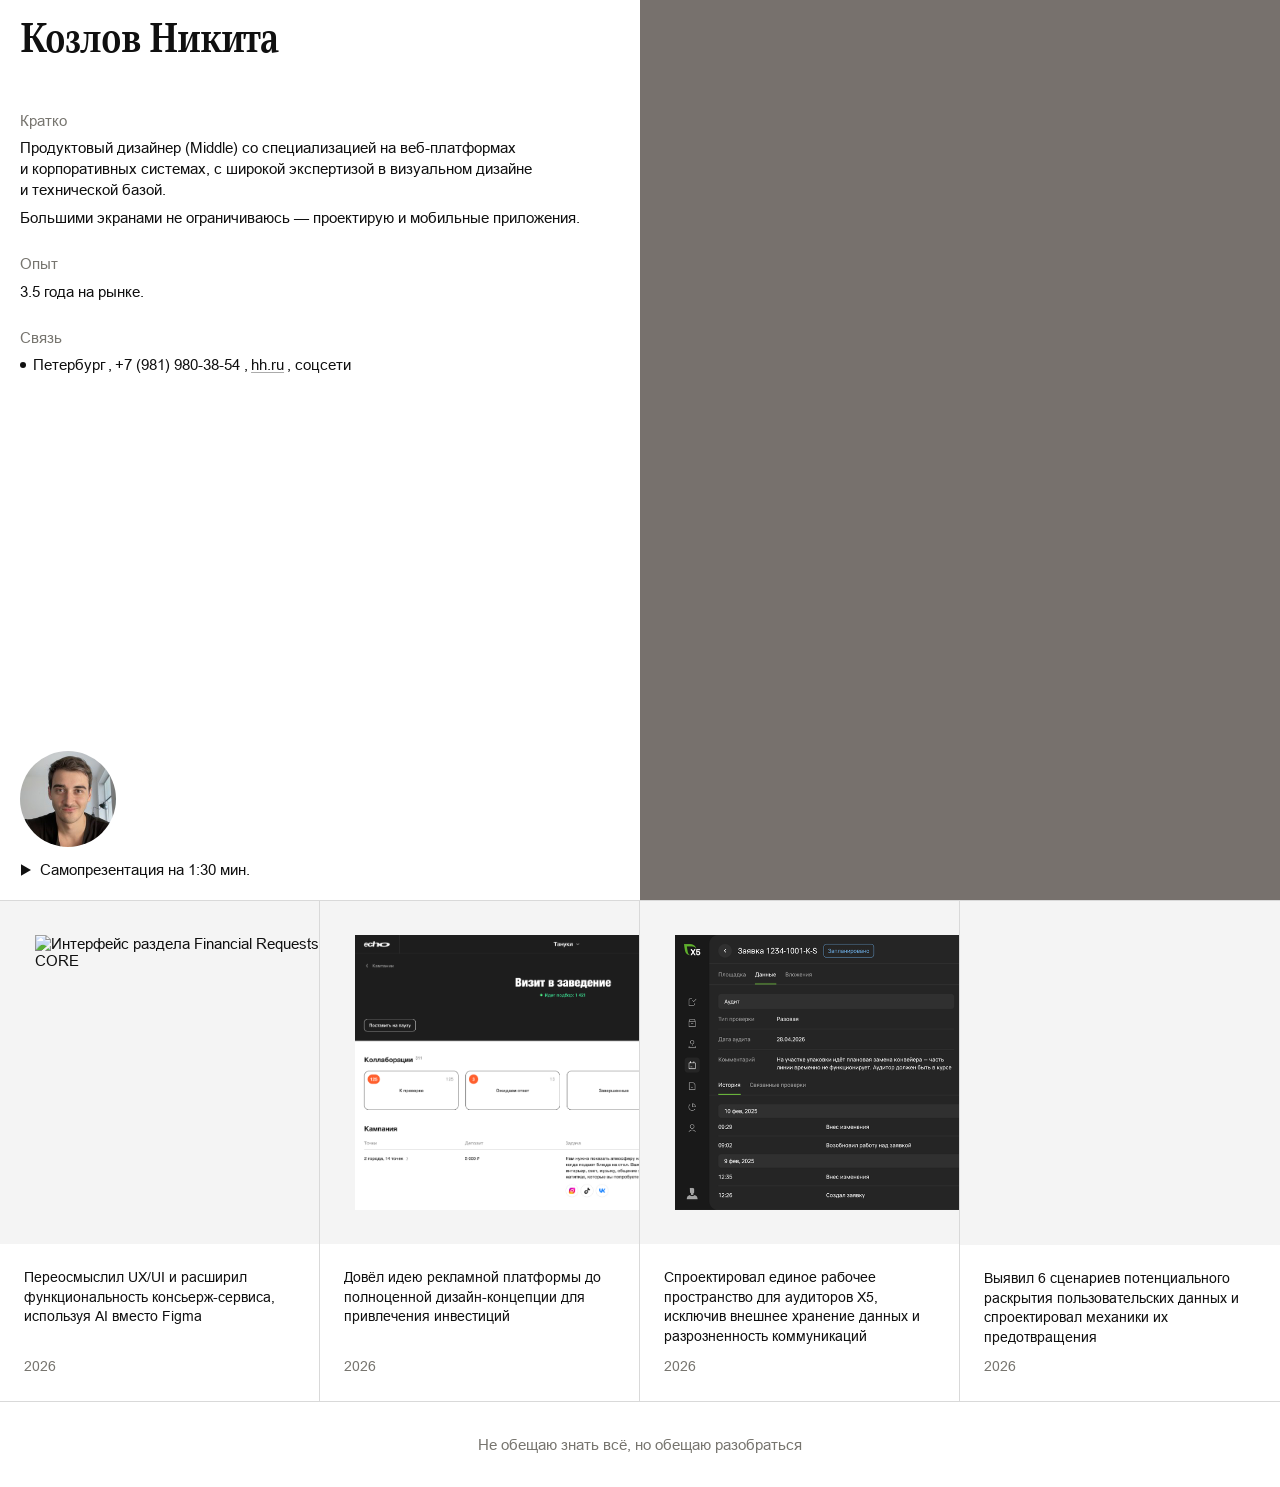
==== commit 43da2b9e: "Switch Core Tracker homepage card to Financial Requests screenshot" ====
--- a/index.html
+++ b/index.html
@@ -14,8 +14,8 @@
     <link rel="apple-touch-icon" sizes="180x180" href="apple-touch-icon.png?v=240" />
     <link rel="preload" as="image" href="assets/optimized-v219/nikita-kozlov-1728w.jpg?v=219" />
     <link rel="preload" as="image" href="assets/optimized-v219/case-core-v138-945w.png?v=219" />
-    <link rel="preload" as="image" href="assets/core-tracker-cover-800w.webp"
-      imagesrcset="assets/core-tracker-cover-800w.webp 800w, assets/core-tracker-cover-1600w.webp 1600w"
+    <link rel="preload" as="image" href="assets/core-tracker-financial-1024w.webp"
+      imagesrcset="assets/core-tracker-financial-1024w.webp 1024w, assets/core-tracker-financial-2048w.webp 2048w"
       imagesizes="(max-width: 960px) 100vw, 38vw" />
     <link rel="preload" as="image" href="assets/optimized-v219/case-echo-v138-1334w.png?v=219" />
     <script>
@@ -115,12 +115,12 @@
           <a class="case-card__link" href="core-tracker/" aria-label="Открыть кейс Переосмыслил UX/UI и расширил функциональность консьерж-сервиса, используя AI вместо Figma">
             <div class="case-card__preview case-card__preview--core-tracker">
               <img
-                src="assets/core-tracker-cover-800w.webp"
-                srcset="assets/core-tracker-cover-800w.webp 800w, assets/core-tracker-cover-1600w.webp 1600w"
+                src="assets/core-tracker-financial-1024w.webp"
+                srcset="assets/core-tracker-financial-1024w.webp 1024w, assets/core-tracker-financial-2048w.webp 2048w"
                 sizes="(max-width: 960px) 100vw, 38vw"
-                alt="Интерфейс раздела заметок корпоративной платформы Core Tracker"
-                width="1600"
-                height="903"
+                alt="Интерфейс раздела Financial Requests консьерж-сервиса CORE"
+                width="2048"
+                height="1223"
                 data-critical-image
                 decoding="async"
               />
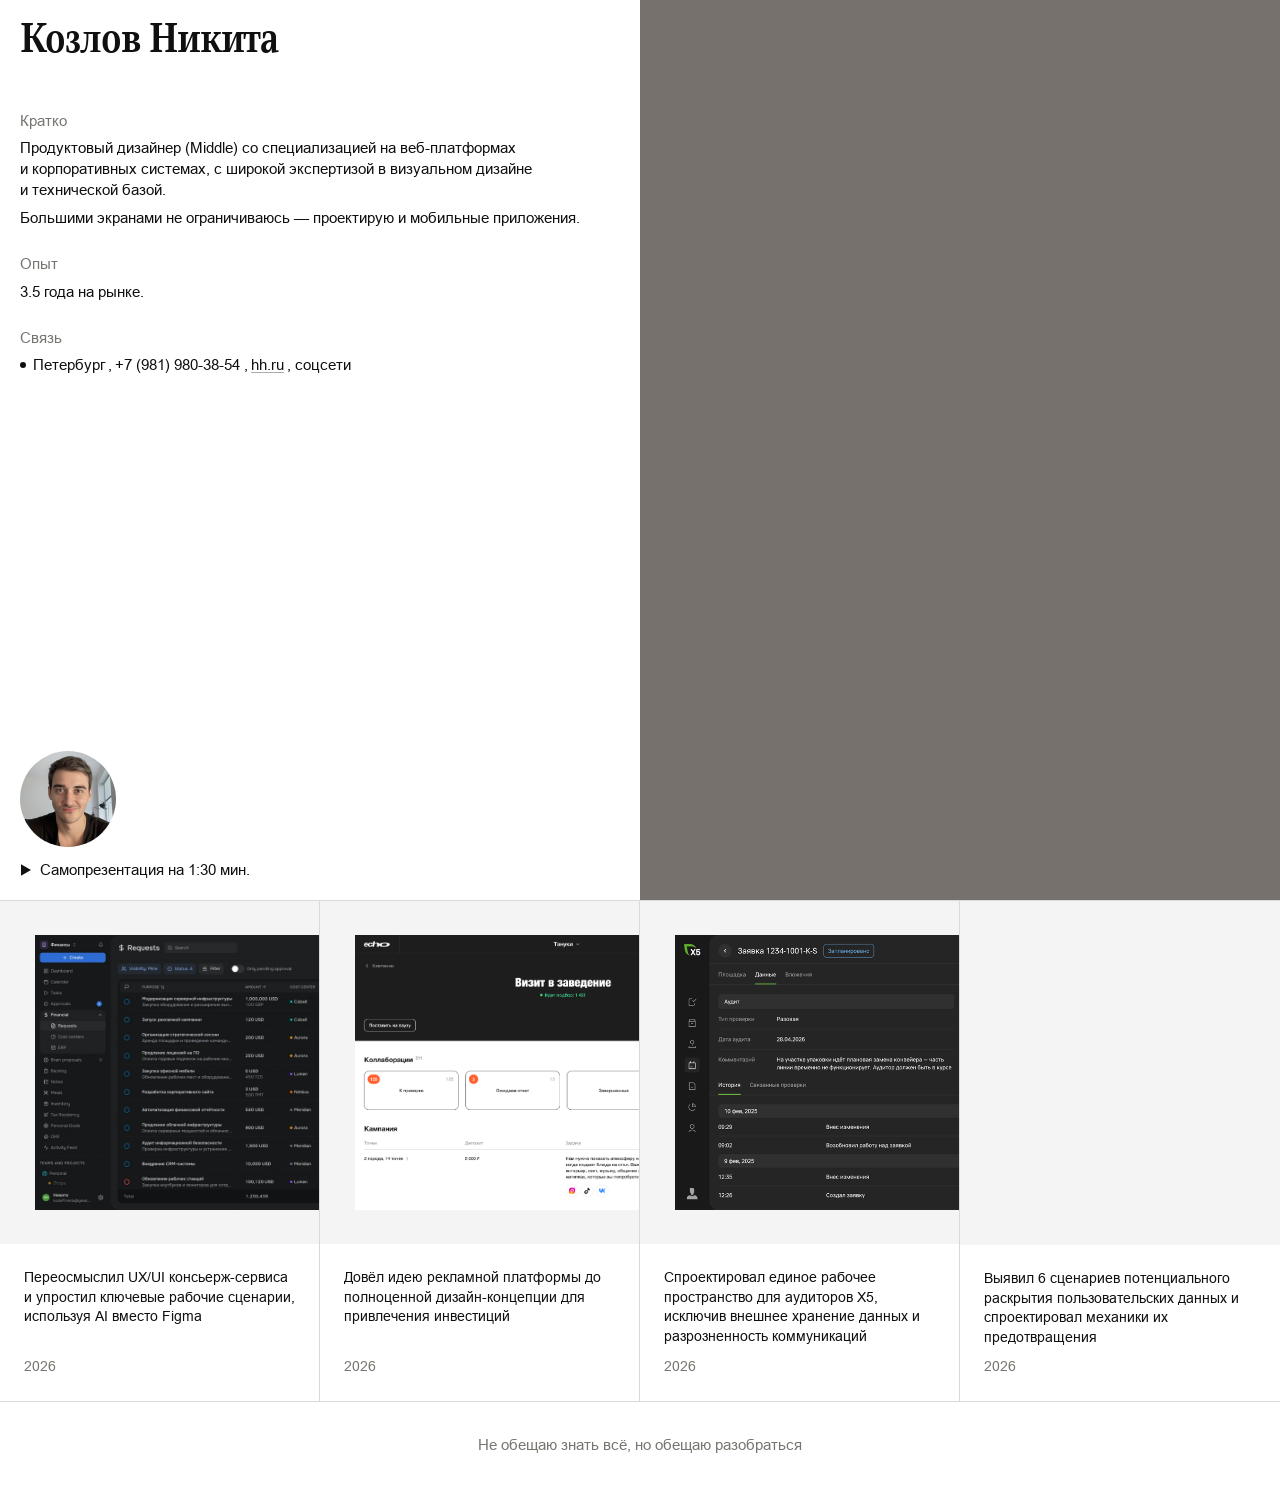
==== commit 84066a9d: "Update Core Tracker homepage card title to focus on improved UX workflows" ====
--- a/index.html
+++ b/index.html
@@ -112,7 +112,7 @@
     <section class="portfolio" id="projects" aria-label="Проекты">
       <div class="portfolio__grid">
         <article class="case-card">
-          <a class="case-card__link" href="core-tracker/" aria-label="Открыть кейс Переосмыслил UX/UI и расширил функциональность консьерж-сервиса, используя AI вместо Figma">
+          <a class="case-card__link" href="core-tracker/" aria-label="Открыть кейс Переосмыслил UX/UI консьерж-сервиса и упростил ключевые рабочие сценарии, используя AI вместо Figma">
             <div class="case-card__preview case-card__preview--core-tracker">
               <img
                 src="assets/core-tracker-financial-1024w.webp"
@@ -126,7 +126,7 @@
               />
             </div>
             <div class="case-card__meta">
-              <p class="case-card__title">Переосмыслил UX/UI и расширил функциональность консьерж-сервиса, используя AI вместо Figma</p>
+              <p class="case-card__title">Переосмыслил UX/UI консьерж-сервиса и упростил ключевые рабочие сценарии, используя AI вместо Figma</p>
               <p class="case-card__description">2026</p>
             </div>
           </a>
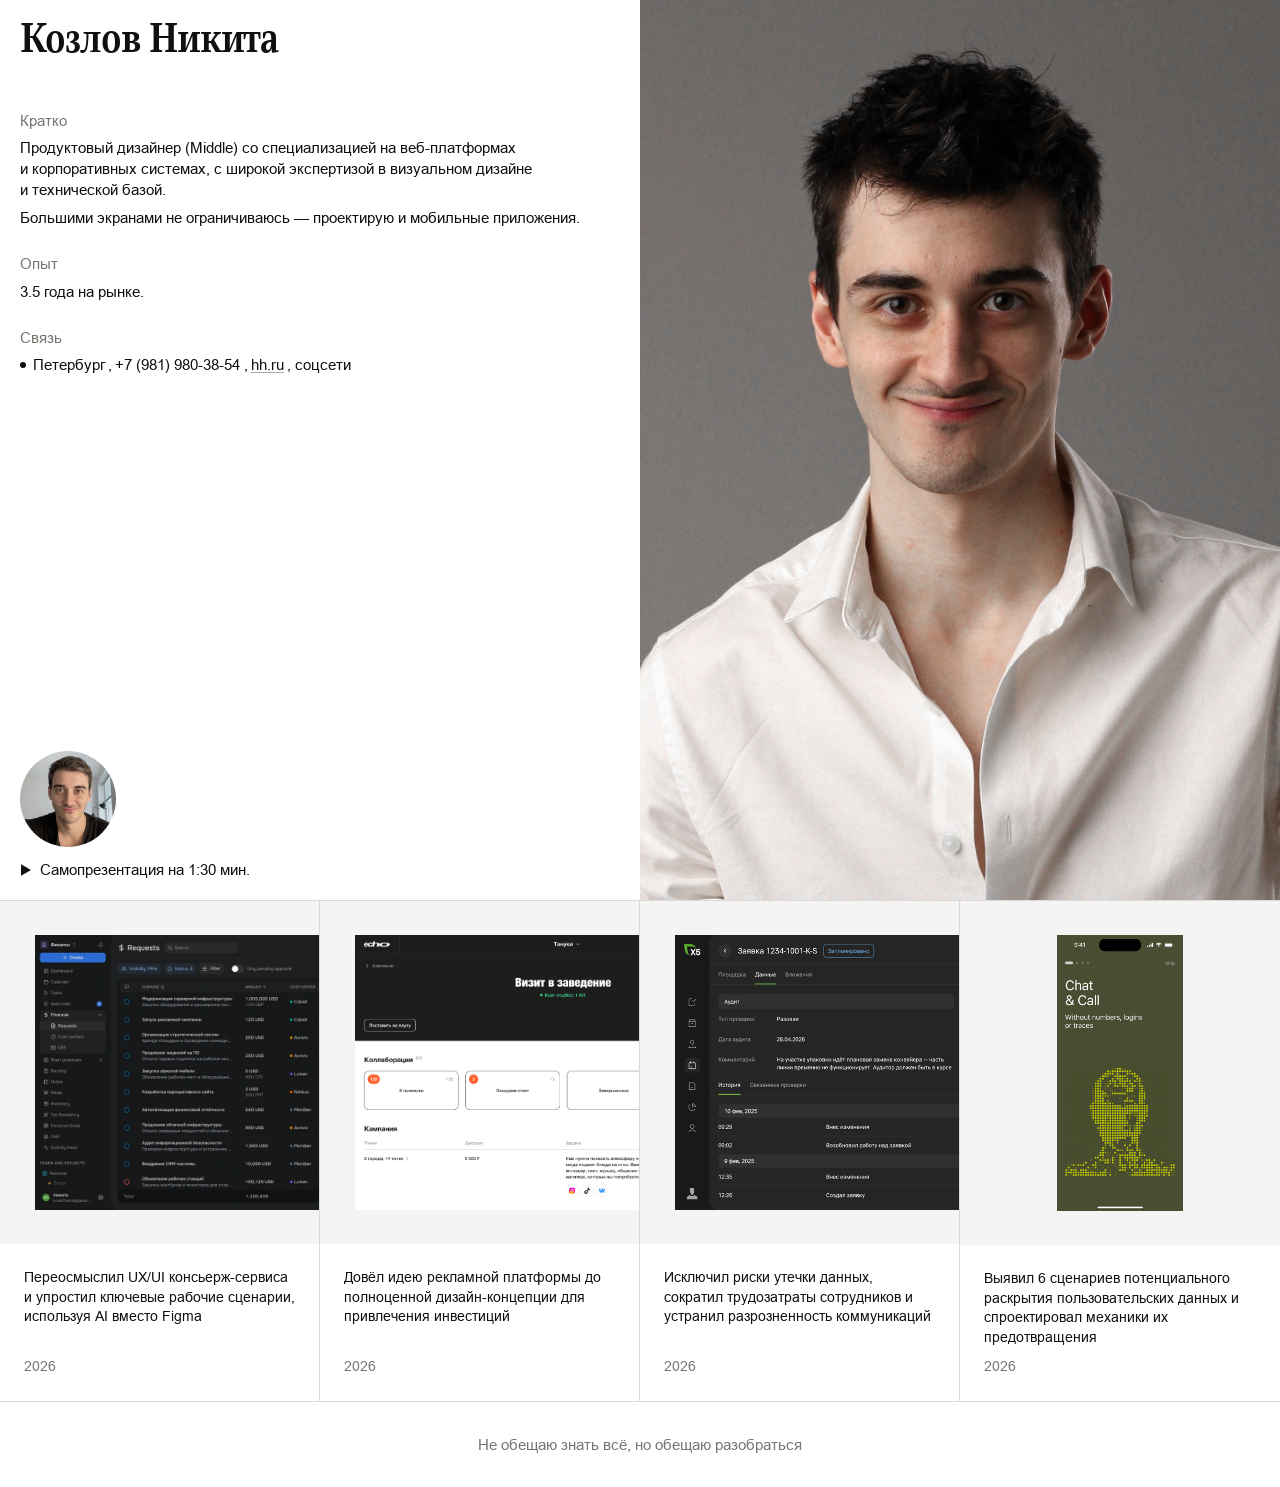
==== commit 6c13b13d: "Update X5 case headline on portfolio homepage" ====
--- a/index.html
+++ b/index.html
@@ -166,7 +166,7 @@
               />
             </div>
             <div class="case-card__meta">
-              <p class="case-card__title">Спроектировал единое рабочее пространство для аудиторов X5, исключив внешнее хранение данных и разрозненность коммуникаций</p>
+              <p class="case-card__title">Исключил риски утечки данных, сократил трудозатраты сотрудников и устранил разрозненность коммуникаций</p>
               <p class="case-card__description">2026</p>
             </div>
           </a>
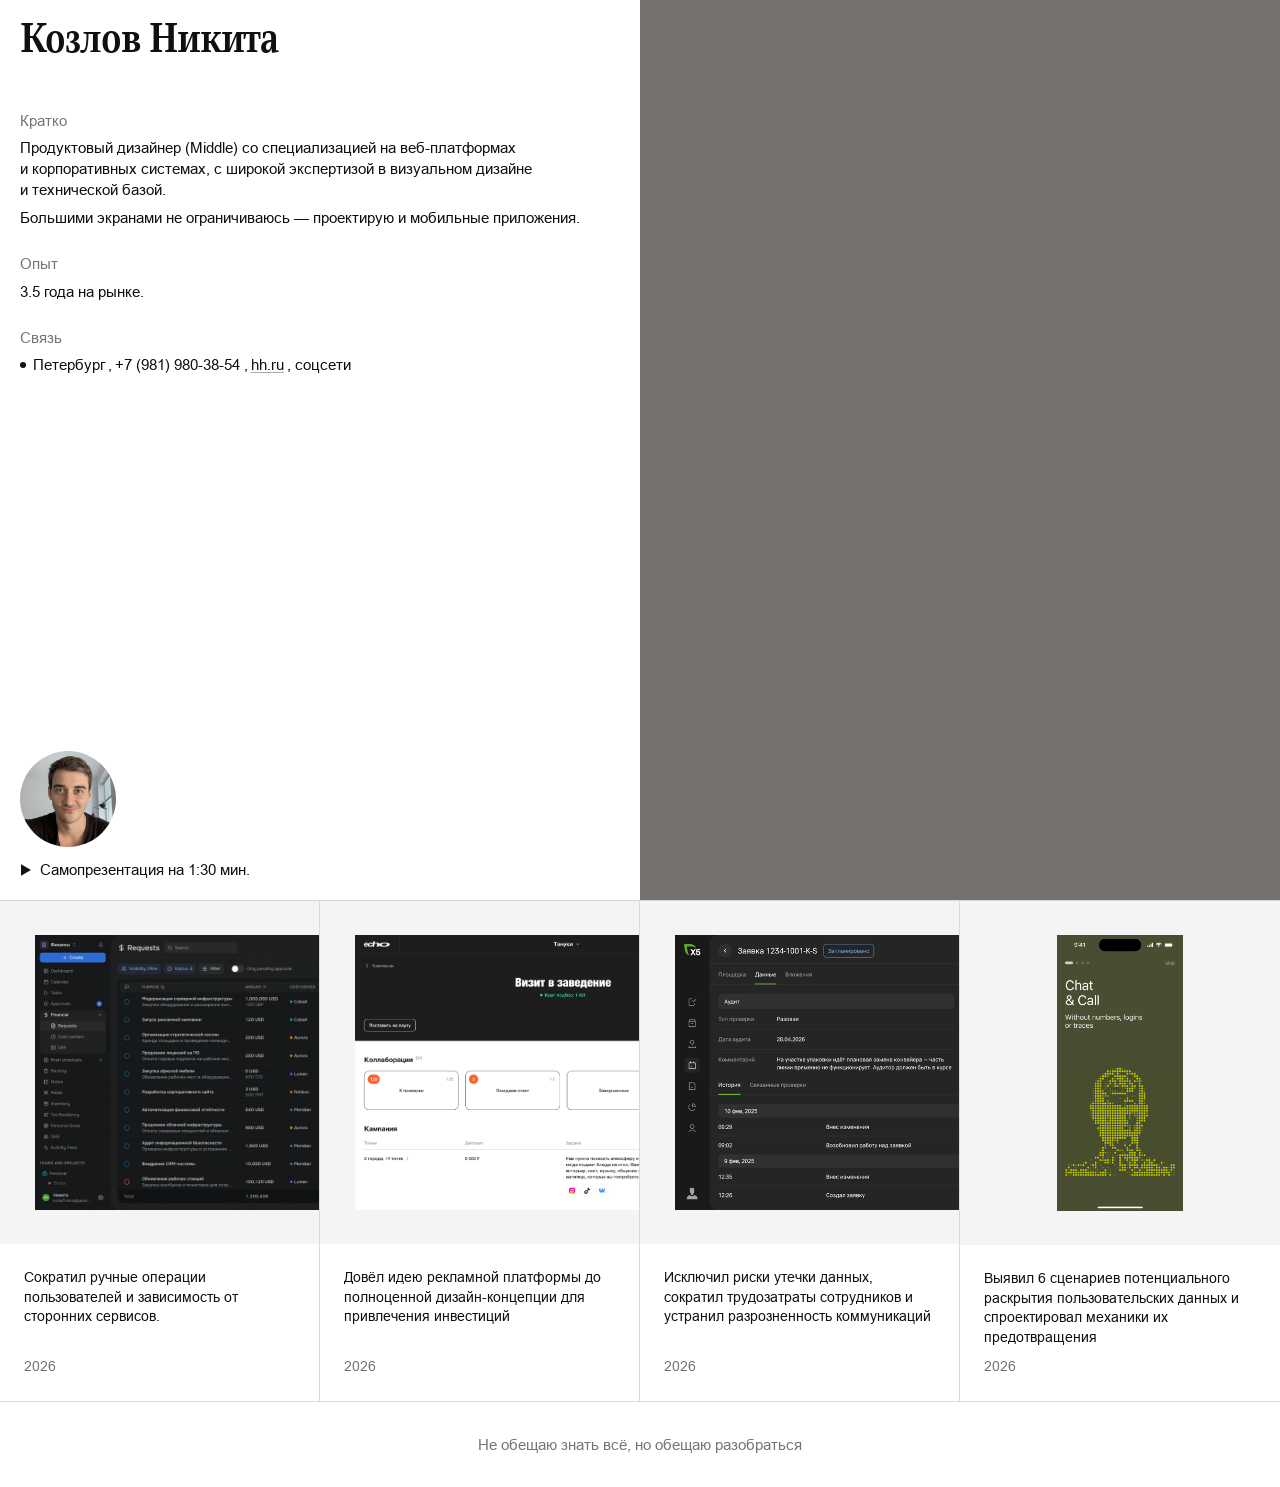
==== commit fbeb0c3f: "Update first portfolio case headline and accessible label" ====
--- a/index.html
+++ b/index.html
@@ -112,7 +112,7 @@
     <section class="portfolio" id="projects" aria-label="Проекты">
       <div class="portfolio__grid">
         <article class="case-card">
-          <a class="case-card__link" href="core-tracker/" aria-label="Открыть кейс Переосмыслил UX/UI консьерж-сервиса и упростил ключевые рабочие сценарии, используя AI вместо Figma">
+          <a class="case-card__link" href="core-tracker/" aria-label="Открыть кейс Сократил ручные операции пользователей и зависимость от сторонних сервисов.">
             <div class="case-card__preview case-card__preview--core-tracker">
               <img
                 src="assets/core-tracker-financial-1024w.webp"
@@ -126,7 +126,7 @@
               />
             </div>
             <div class="case-card__meta">
-              <p class="case-card__title">Переосмыслил UX/UI консьерж-сервиса и упростил ключевые рабочие сценарии, используя AI вместо Figma</p>
+              <p class="case-card__title">Сократил ручные операции пользователей и зависимость от сторонних сервисов.</p>
               <p class="case-card__description">2026</p>
             </div>
           </a>
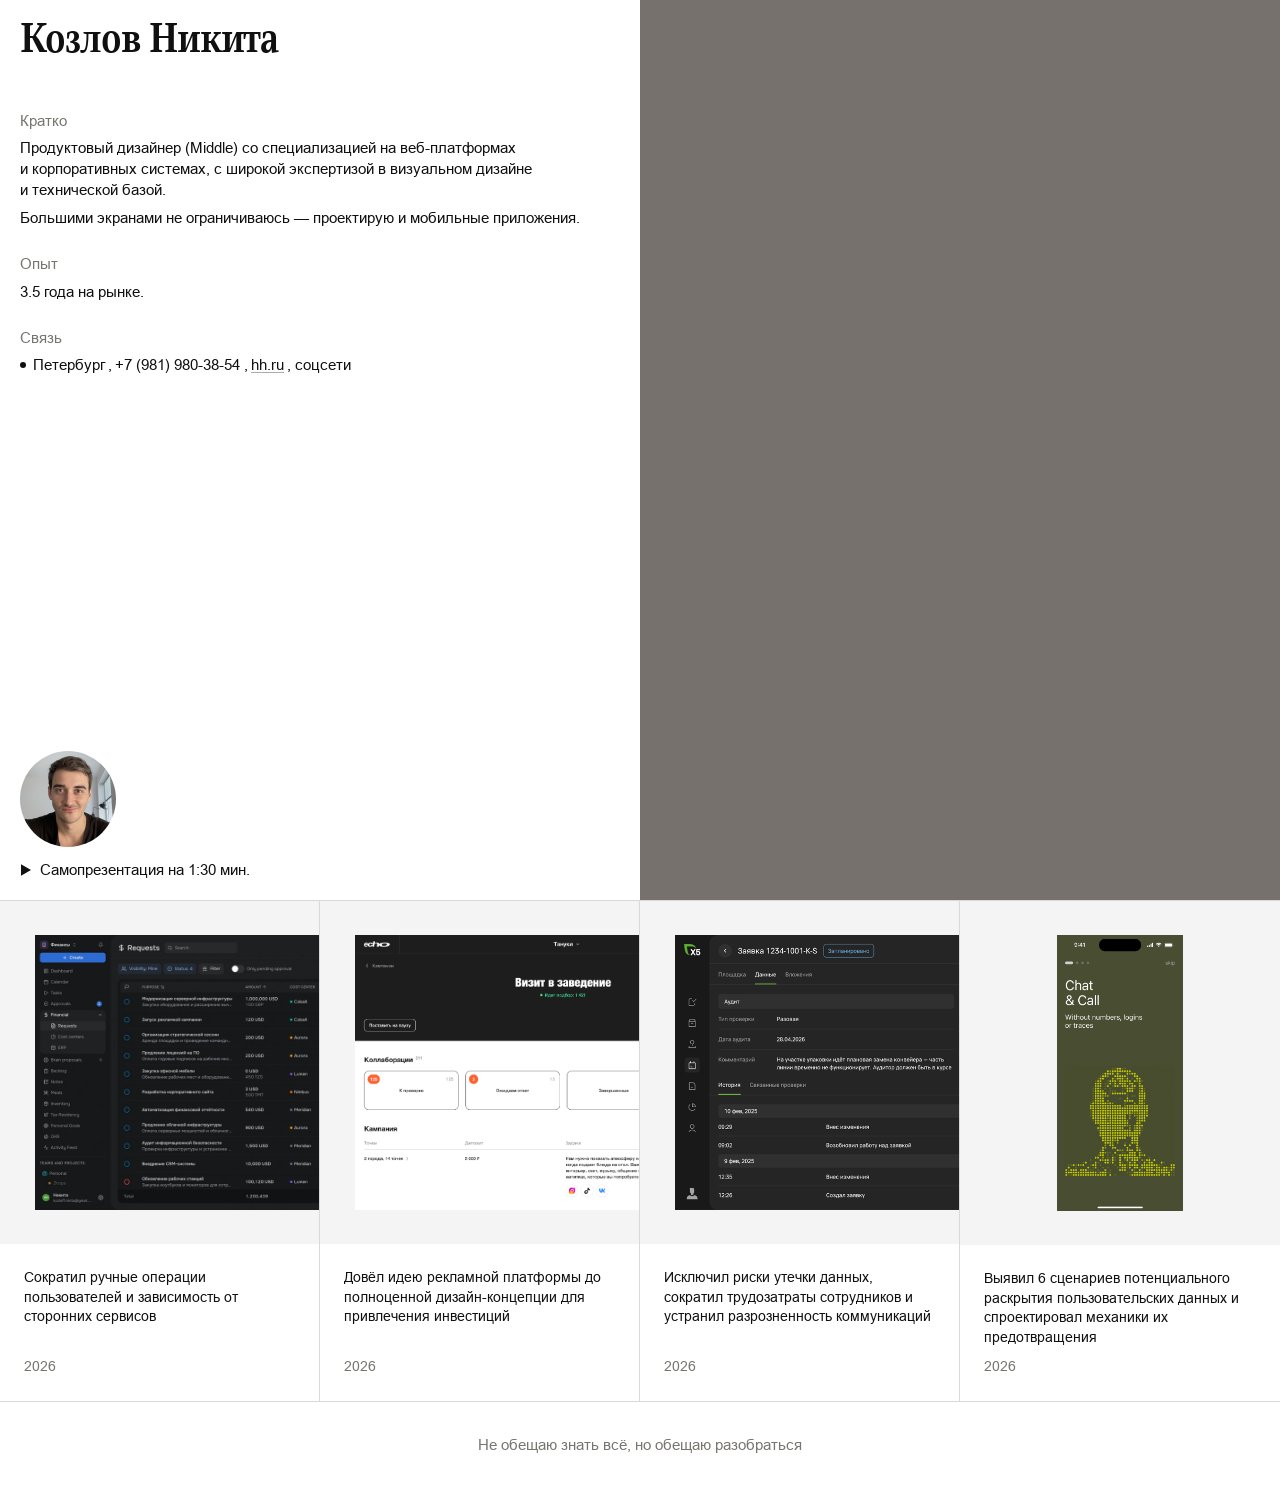
==== commit d2038a87: "Remove trailing period from first case headline" ====
--- a/index.html
+++ b/index.html
@@ -112,7 +112,7 @@
     <section class="portfolio" id="projects" aria-label="Проекты">
       <div class="portfolio__grid">
         <article class="case-card">
-          <a class="case-card__link" href="core-tracker/" aria-label="Открыть кейс Сократил ручные операции пользователей и зависимость от сторонних сервисов.">
+          <a class="case-card__link" href="core-tracker/" aria-label="Открыть кейс Сократил ручные операции пользователей и зависимость от сторонних сервисов">
             <div class="case-card__preview case-card__preview--core-tracker">
               <img
                 src="assets/core-tracker-financial-1024w.webp"
@@ -126,7 +126,7 @@
               />
             </div>
             <div class="case-card__meta">
-              <p class="case-card__title">Сократил ручные операции пользователей и зависимость от сторонних сервисов.</p>
+              <p class="case-card__title">Сократил ручные операции пользователей и зависимость от сторонних сервисов</p>
               <p class="case-card__description">2026</p>
             </div>
           </a>
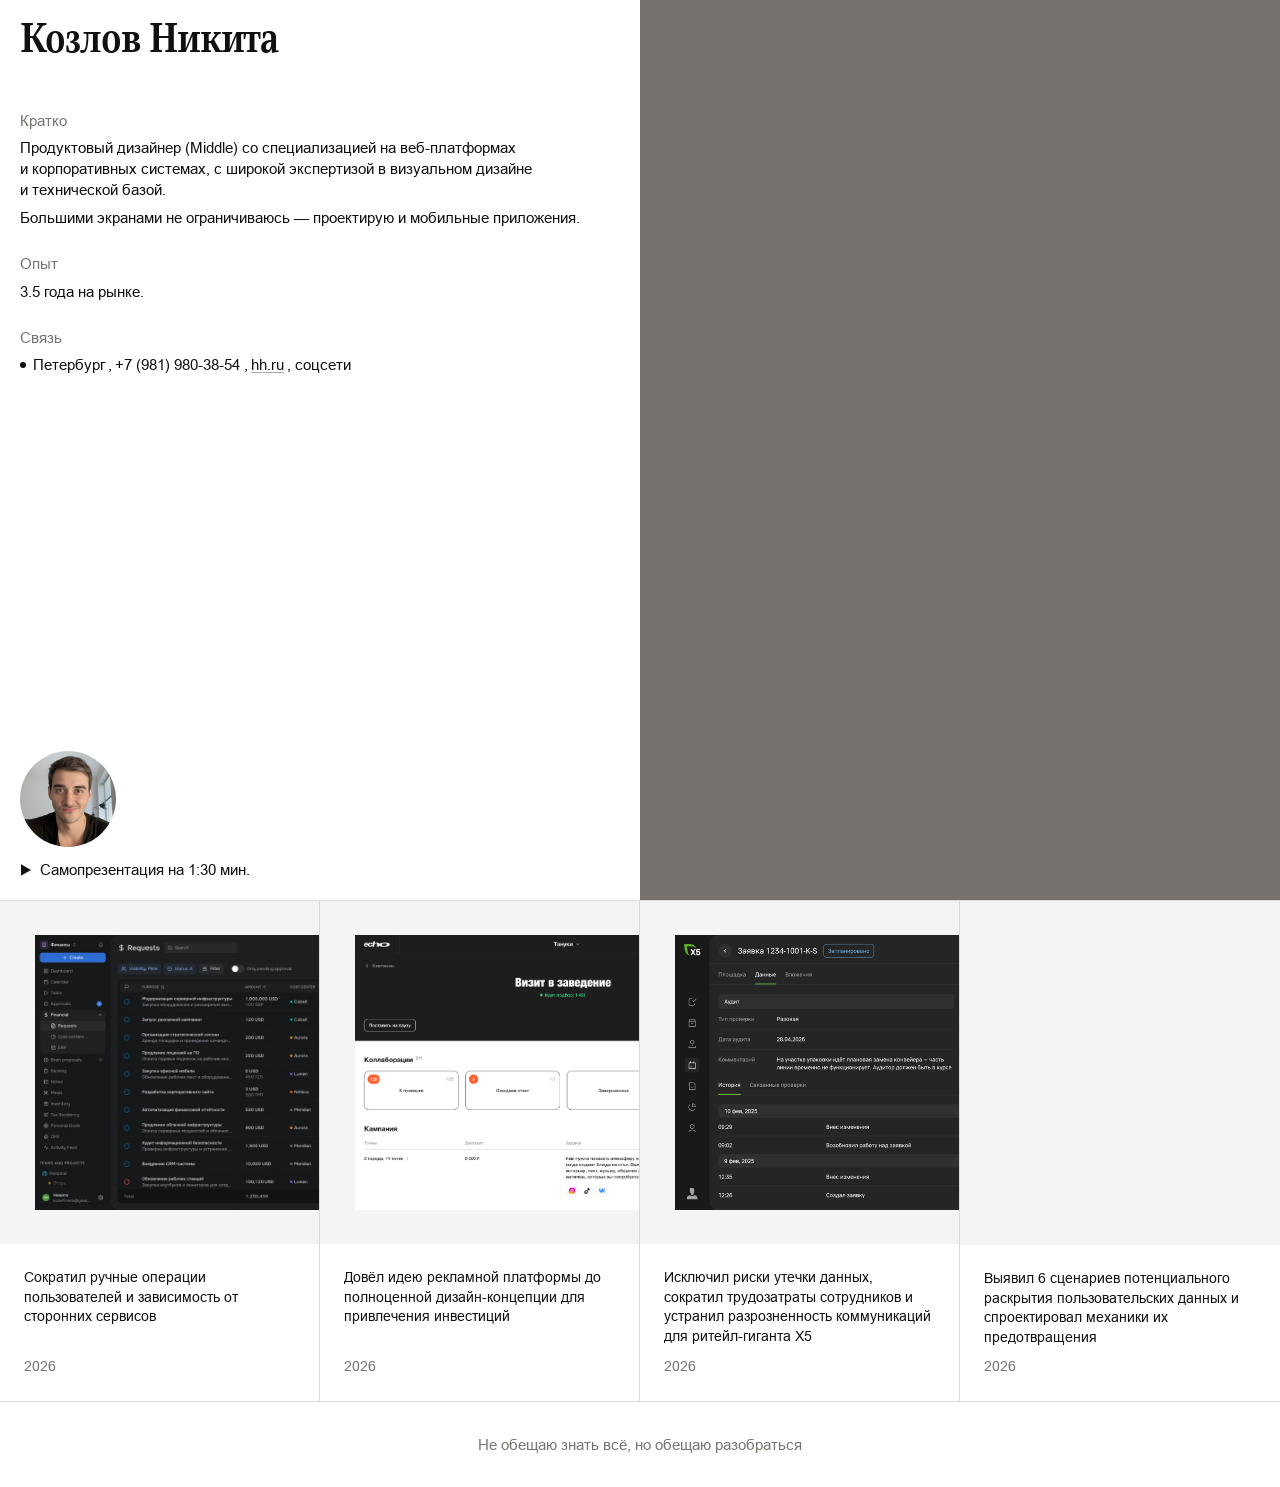
==== commit a15e7349: "Update X5 homepage headline with retail company context" ====
--- a/index.html
+++ b/index.html
@@ -166,7 +166,7 @@
               />
             </div>
             <div class="case-card__meta">
-              <p class="case-card__title">Исключил риски утечки данных, сократил трудозатраты сотрудников и устранил разрозненность коммуникаций</p>
+              <p class="case-card__title">Исключил риски утечки данных, сократил трудозатраты сотрудников и устранил разрозненность коммуникаций для ритейл-гиганта Х5</p>
               <p class="case-card__description">2026</p>
             </div>
           </a>
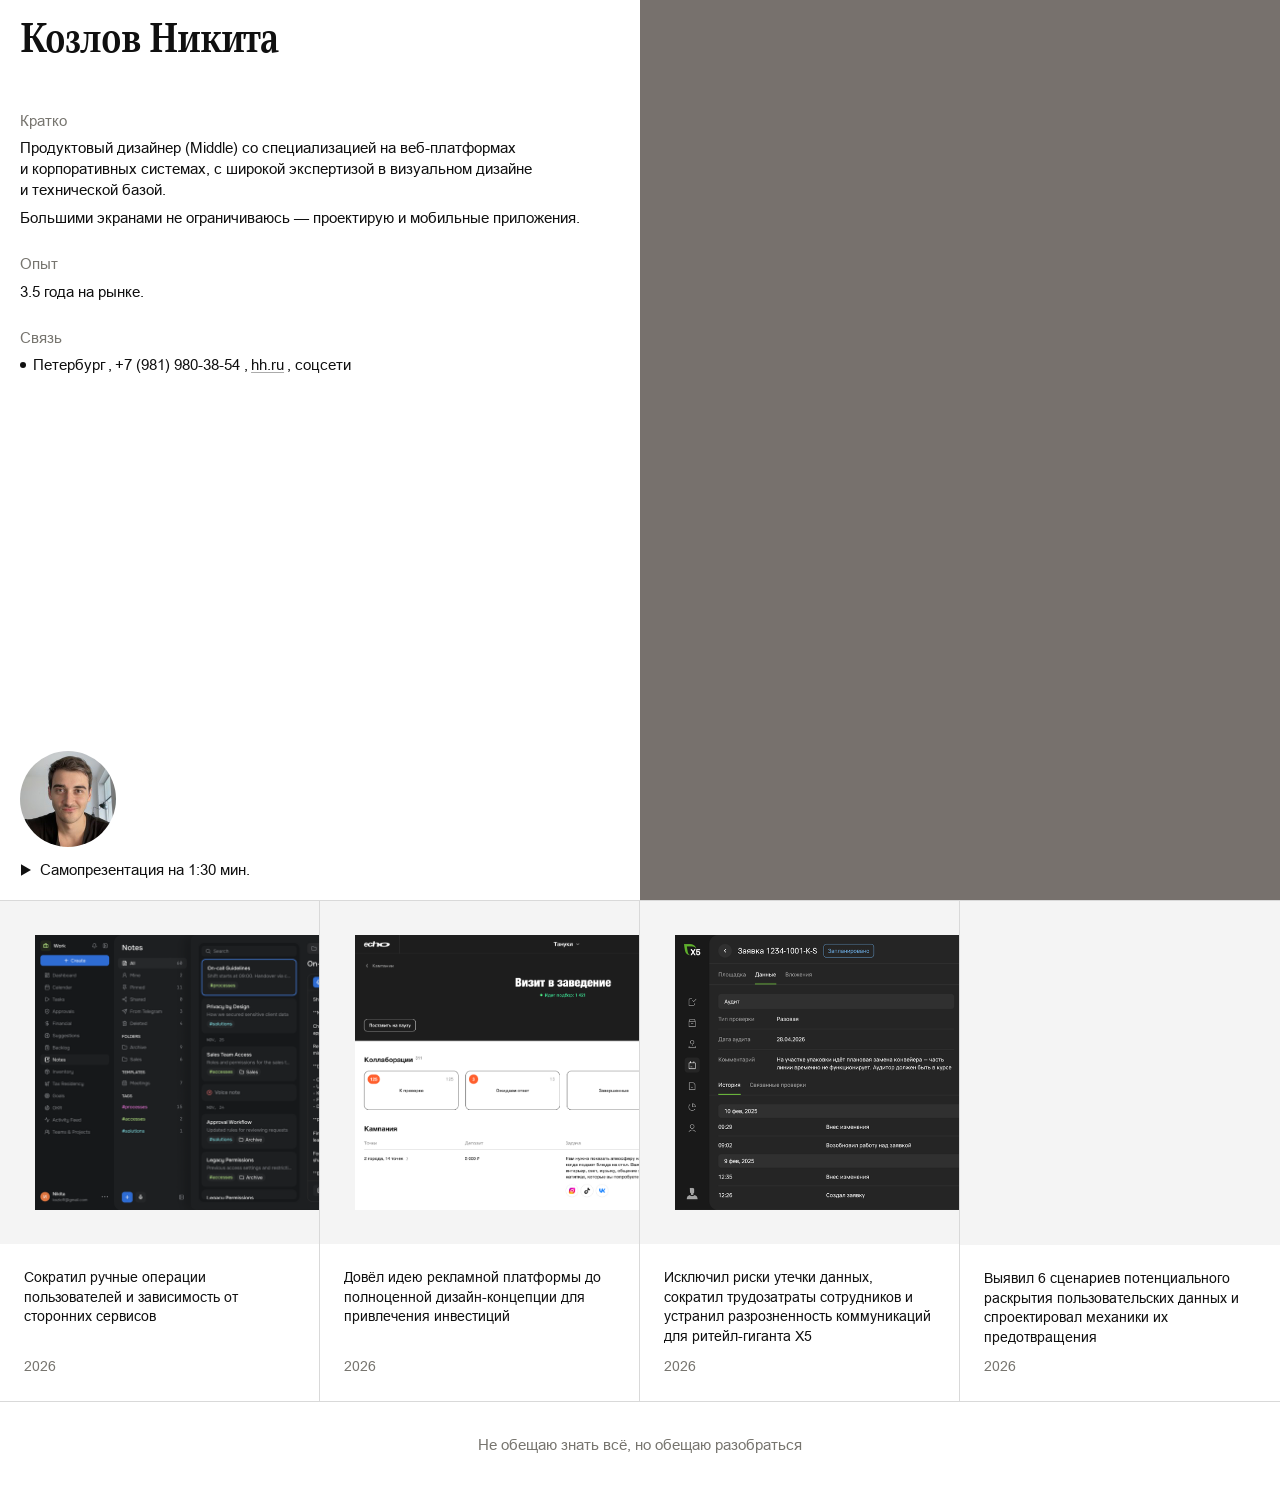
==== commit d2a33cdc: "Update only first homepage case image to Notes screenshot" ====
--- a/index.html
+++ b/index.html
@@ -14,8 +14,8 @@
     <link rel="apple-touch-icon" sizes="180x180" href="apple-touch-icon.png?v=240" />
     <link rel="preload" as="image" href="assets/optimized-v219/nikita-kozlov-1728w.jpg?v=219" />
     <link rel="preload" as="image" href="assets/optimized-v219/case-core-v138-945w.png?v=219" />
-    <link rel="preload" as="image" href="assets/core-tracker-financial-1024w.webp"
-      imagesrcset="assets/core-tracker-financial-1024w.webp 1024w, assets/core-tracker-financial-2048w.webp 2048w"
+    <link rel="preload" as="image" href="assets/core-tracker-notes-cover-1024w.webp"
+      imagesrcset="assets/core-tracker-notes-cover-1024w.webp 1024w, assets/core-tracker-notes-cover-2048w.webp 2048w"
       imagesizes="(max-width: 960px) 100vw, 38vw" />
     <link rel="preload" as="image" href="assets/optimized-v219/case-echo-v138-1334w.png?v=219" />
     <script>
@@ -115,12 +115,12 @@
           <a class="case-card__link" href="core-tracker/" aria-label="Открыть кейс Сократил ручные операции пользователей и зависимость от сторонних сервисов">
             <div class="case-card__preview case-card__preview--core-tracker">
               <img
-                src="assets/core-tracker-financial-1024w.webp"
-                srcset="assets/core-tracker-financial-1024w.webp 1024w, assets/core-tracker-financial-2048w.webp 2048w"
+                src="assets/core-tracker-notes-cover-1024w.webp"
+                srcset="assets/core-tracker-notes-cover-1024w.webp 1024w, assets/core-tracker-notes-cover-2048w.webp 2048w"
                 sizes="(max-width: 960px) 100vw, 38vw"
-                alt="Интерфейс раздела Financial Requests консьерж-сервиса CORE"
+                alt="Интерфейс заметок консьерж-сервиса CORE"
                 width="2048"
-                height="1223"
+                height="1113"
                 data-critical-image
                 decoding="async"
               />
